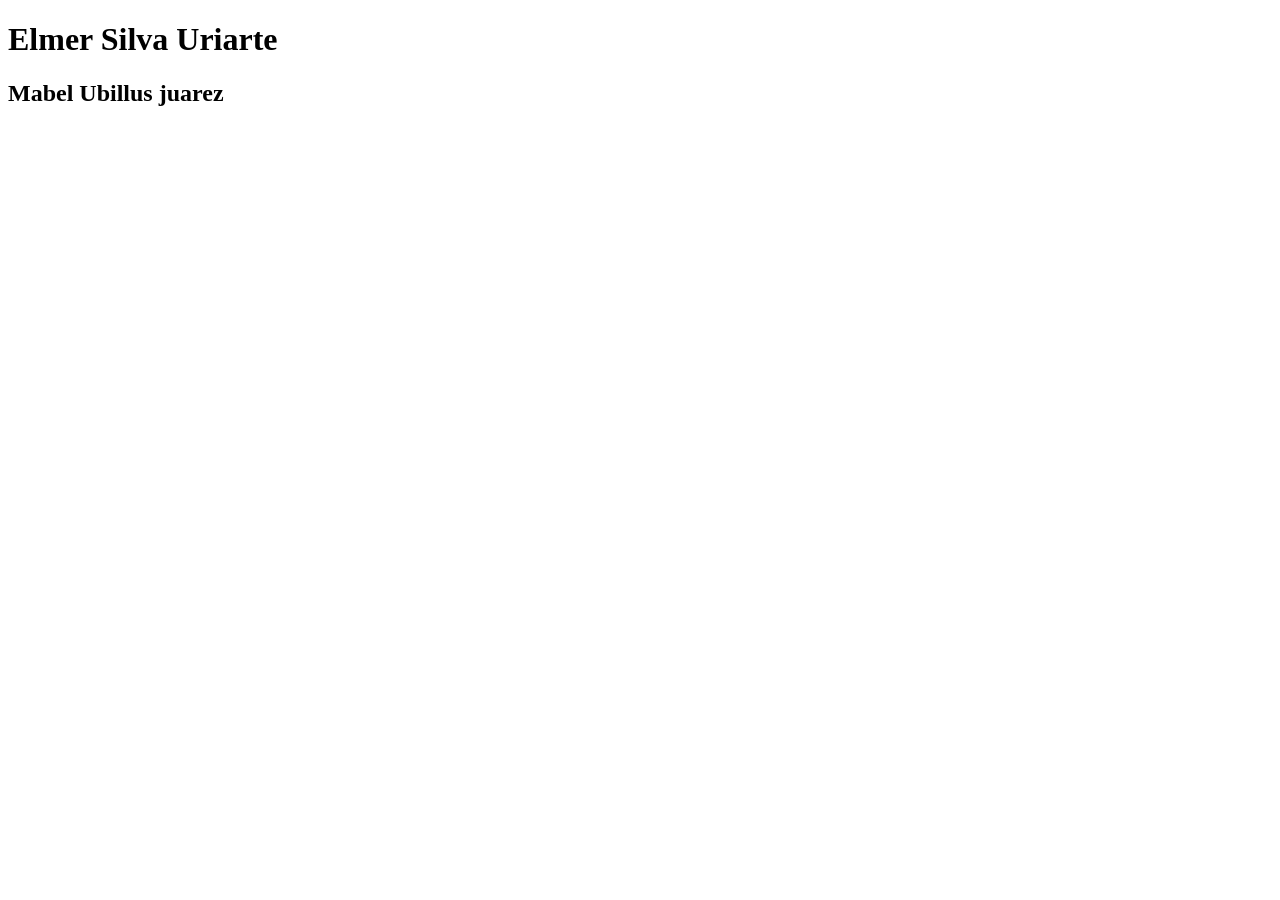
==== index.html @ c3a58a9b "agregamos un parrafo" ====
<!DOCTYPE html>
<html lang="en">
<head>
    <meta charset="UTF-8">
    <meta name="viewport" content="width=device-width, initial-scale=1.0">
    <title>Elmer silva</title>
</head>
<body>
    <h1>Elmer Silva Uriarte</h1>
    <h2>Mabel Ubillus juarez</h2>
</body>
</html>
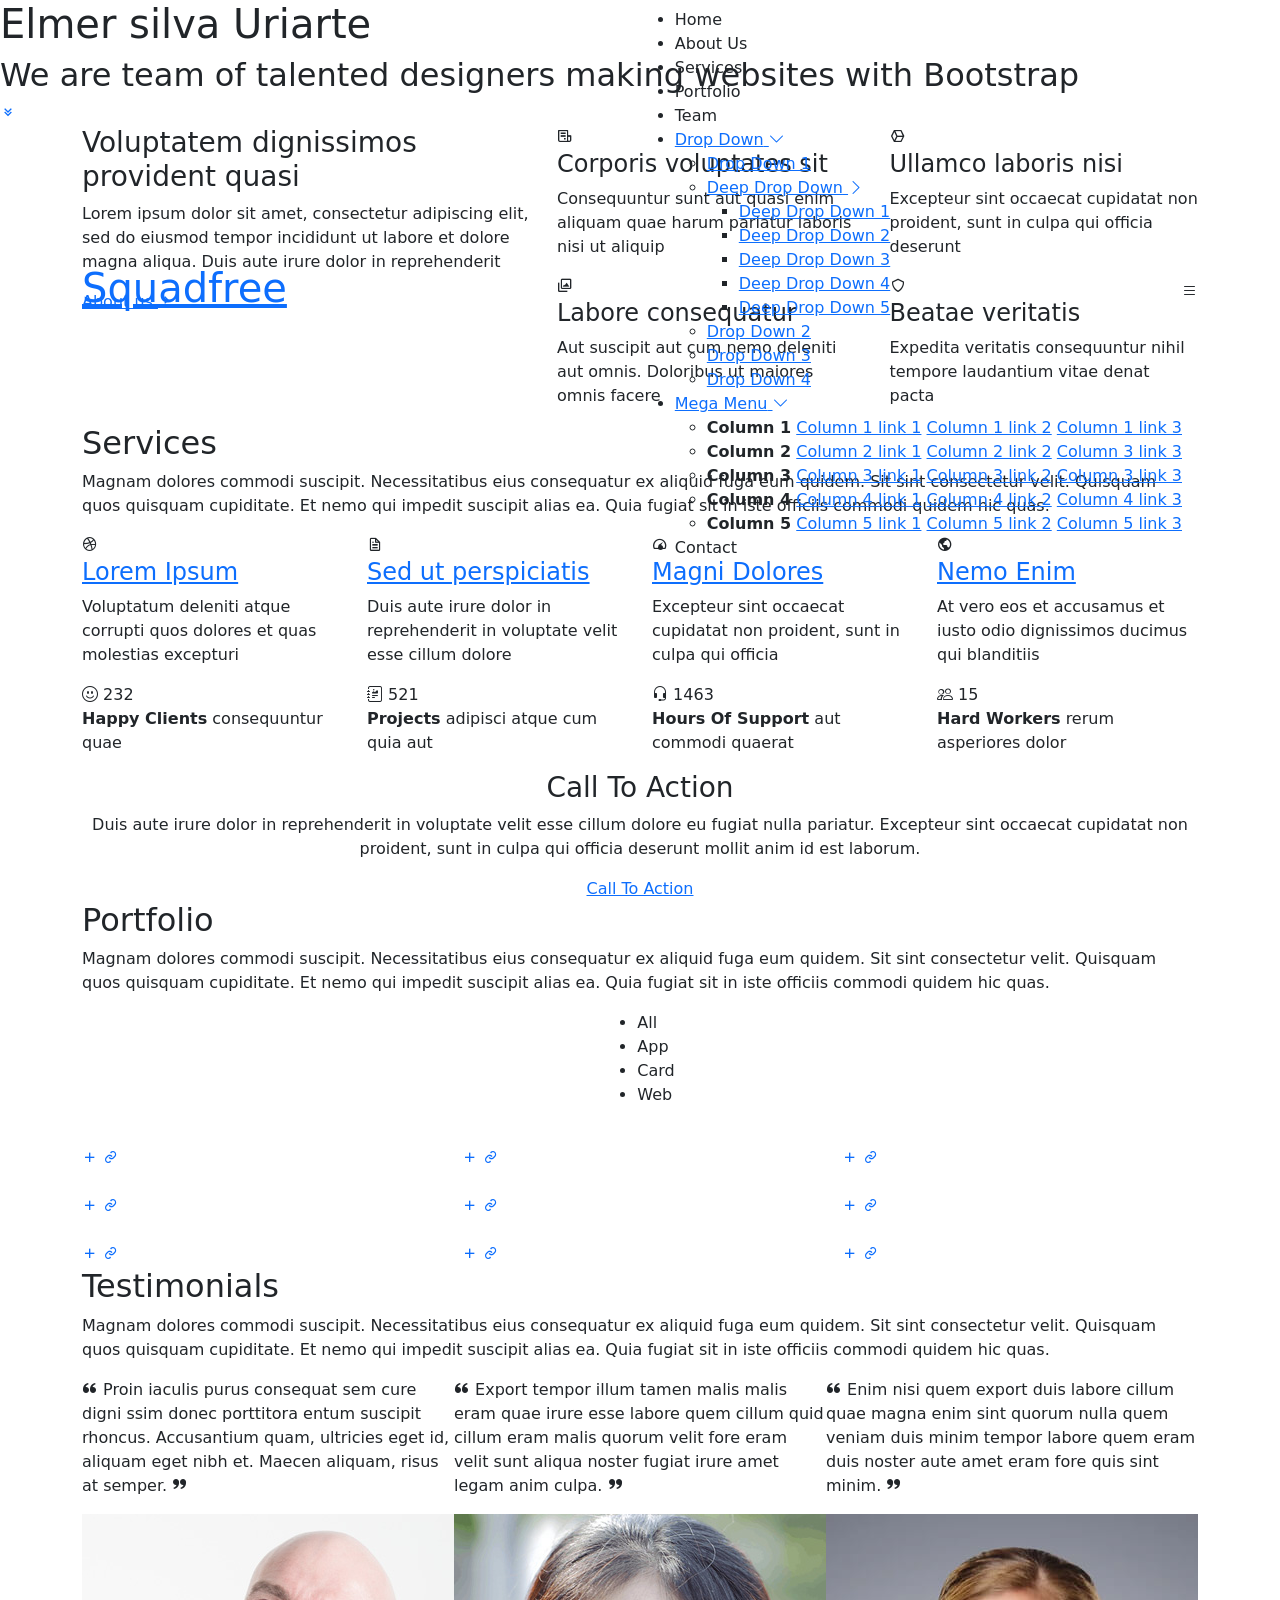
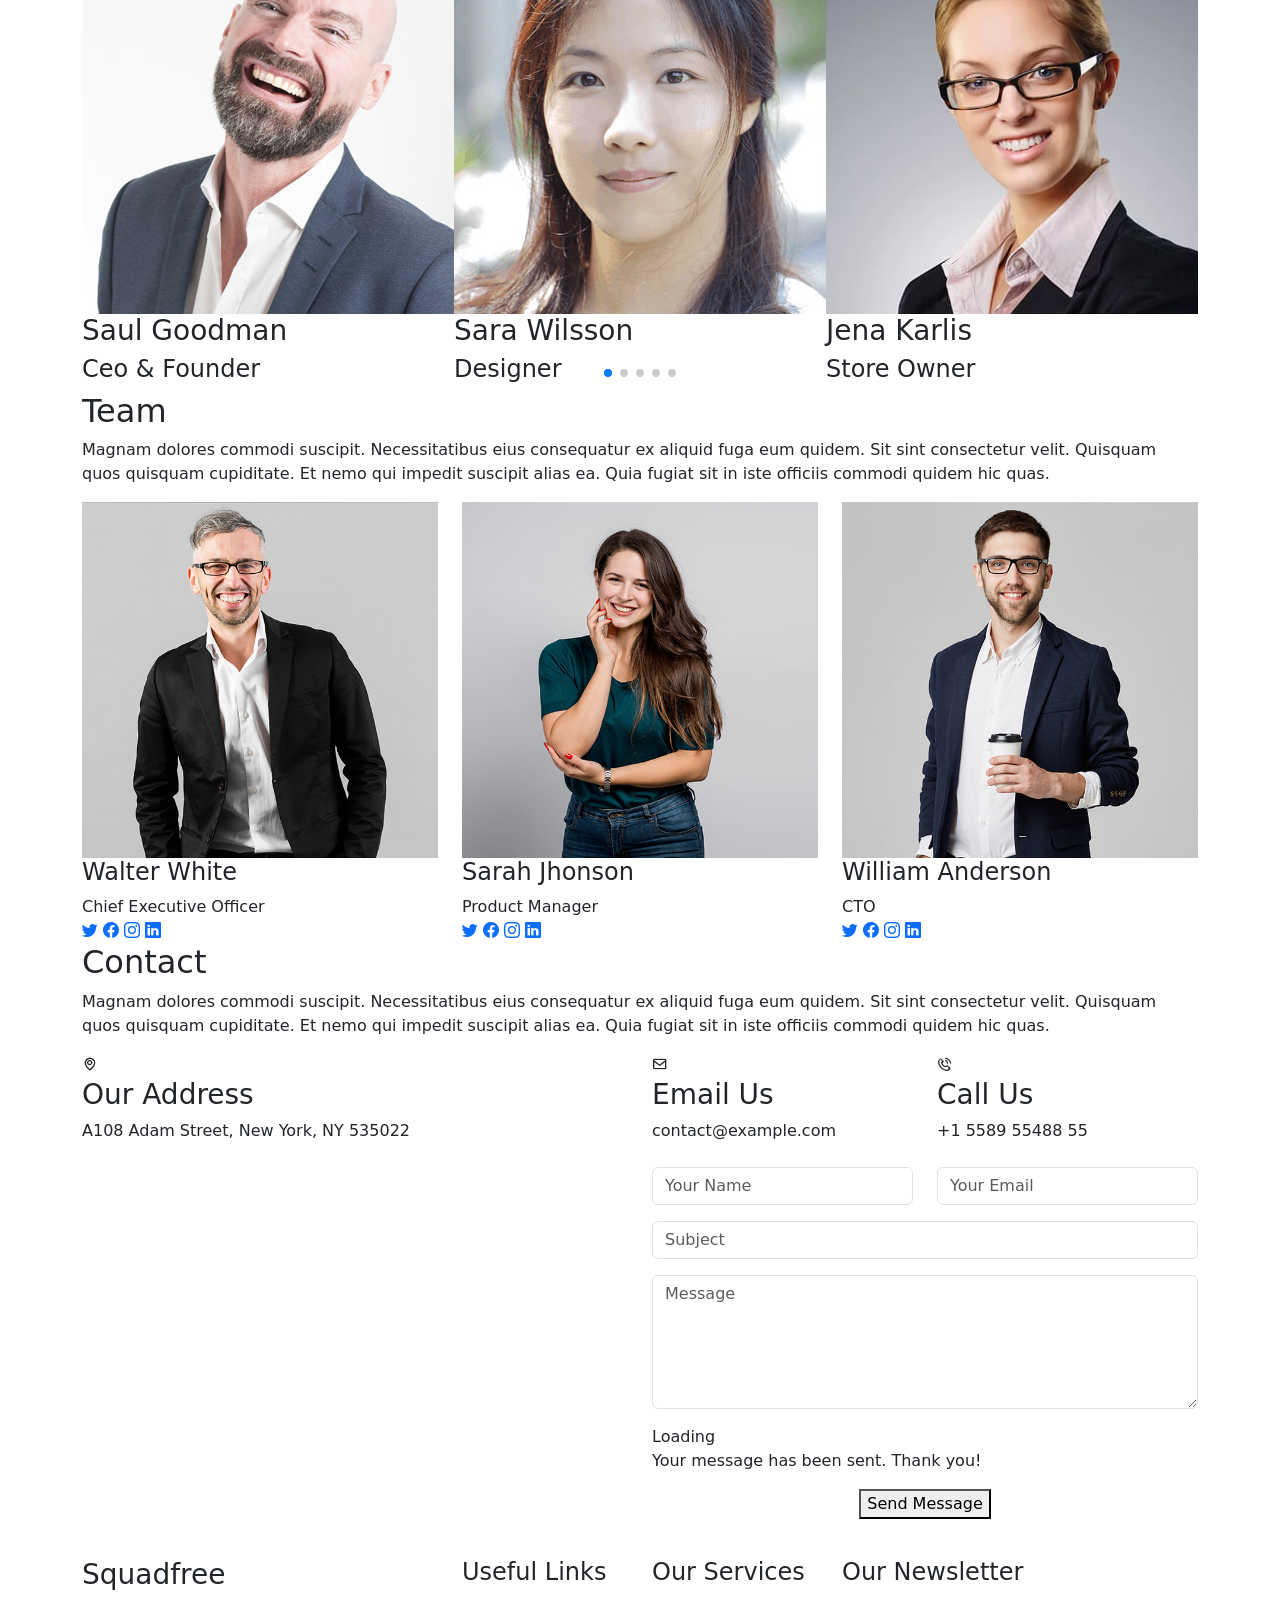
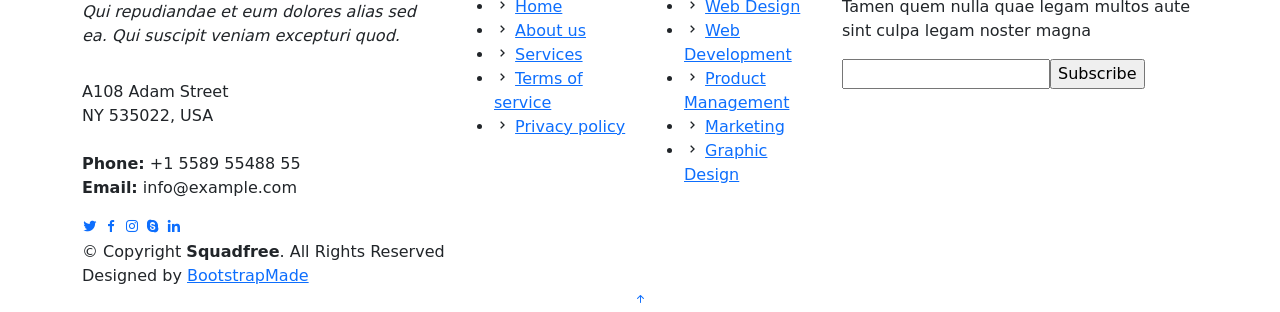
==== commit 0f0b88cf: "proyecto" ====
--- a/index.html
+++ b/index.html
@@ -1,12 +1,706 @@
 <!DOCTYPE html>
 <html lang="en">
+
 <head>
-    <meta charset="UTF-8">
-    <meta name="viewport" content="width=device-width, initial-scale=1.0">
-    <title>Elmer silva</title>
+  <meta charset="utf-8">
+  <meta content="width=device-width, initial-scale=1.0" name="viewport">
+
+  <title>Squadfree Bootstrap Template - Index</title>
+  <meta content="" name="description">
+  <meta content="" name="keywords">
+
+  <!-- Favicons -->
+  <link href="assets/img/favicon.png" rel="icon">
+  <link href="assets/img/apple-touch-icon.png" rel="apple-touch-icon">
+
+  <!-- Google Fonts -->
+  <link href="https://fonts.googleapis.com/css?family=Open+Sans:300,300i,400,400i,600,600i,700,700i|Raleway:300,300i,400,400i,500,500i,600,600i,700,700i|Poppins:300,300i,400,400i,500,500i,600,600i,700,700i" rel="stylesheet">
+
+  <!-- Vendor CSS Files -->
+  <link href="assets/vendor/aos/aos.css" rel="stylesheet">
+  <link href="assets/vendor/bootstrap/css/bootstrap.min.css" rel="stylesheet">
+  <link href="assets/vendor/bootstrap-icons/bootstrap-icons.css" rel="stylesheet">
+  <link href="assets/vendor/boxicons/css/boxicons.min.css" rel="stylesheet">
+  <link href="assets/vendor/glightbox/css/glightbox.min.css" rel="stylesheet">
+  <link href="assets/vendor/swiper/swiper-bundle.min.css" rel="stylesheet">
+
+  <!-- Template Main CSS File -->
+  <link href="assets/css/style.css" rel="stylesheet">
+
+  <!-- =======================================================
+  * Template Name: Squadfree
+  * Template URL: https://bootstrapmade.com/squadfree-free-bootstrap-template-creative/
+  * Updated: Mar 17 2024 with Bootstrap v5.3.3
+  * Author: BootstrapMade.com
+  * License: https://bootstrapmade.com/license/
+  ======================================================== -->
 </head>
+
 <body>
-    <h1>Elmer Silva Uriarte</h1>
-    <h2>Mabel Ubillus juarez</h2>
+
+  <!-- ======= Header ======= -->
+  <header id="header" class="fixed-top header-transparent">
+    <div class="container d-flex align-items-center justify-content-between position-relative">
+
+      <div class="logo">
+        <h1 class="text-light"><a href="index.html"><span>Squadfree</span></a></h1>
+        <!-- Uncomment below if you prefer to use an image logo -->
+        <!-- <a href="index.html"><img src="assets/img/logo.png" alt="" class="img-fluid"></a>-->
+      </div>
+
+      <nav id="navbar" class="navbar">
+        <ul>
+          <li><a class="nav-link scrollto active" href="#hero">Home</a></li>
+          <li><a class="nav-link scrollto" href="#about">About Us</a></li>
+          <li><a class="nav-link scrollto" href="#services">Services</a></li>
+          <li><a class="nav-link scrollto" href="#portfolio">Portfolio</a></li>
+          <li><a class="nav-link scrollto" href="#team">Team</a></li>
+          <li class="dropdown"><a href="#"><span>Drop Down</span> <i class="bi bi-chevron-down"></i></a>
+            <ul>
+              <li><a href="#">Drop Down 1</a></li>
+              <li class="dropdown"><a href="#"><span>Deep Drop Down</span> <i class="bi bi-chevron-right"></i></a>
+                <ul>
+                  <li><a href="#">Deep Drop Down 1</a></li>
+                  <li><a href="#">Deep Drop Down 2</a></li>
+                  <li><a href="#">Deep Drop Down 3</a></li>
+                  <li><a href="#">Deep Drop Down 4</a></li>
+                  <li><a href="#">Deep Drop Down 5</a></li>
+                </ul>
+              </li>
+              <li><a href="#">Drop Down 2</a></li>
+              <li><a href="#">Drop Down 3</a></li>
+              <li><a href="#">Drop Down 4</a></li>
+            </ul>
+          </li>
+          <li class="dropdown megamenu"><a href="#"><span>Mega Menu</span> <i class="bi bi-chevron-down"></i></a>
+            <ul>
+              <li>
+                <strong>Column 1</strong>
+                <a href="#">Column 1 link 1</a>
+                <a href="#">Column 1 link 2</a>
+                <a href="#">Column 1 link 3</a>
+              </li>
+              <li>
+                <strong>Column 2</strong>
+                <a href="#">Column 2 link 1</a>
+                <a href="#">Column 2 link 2</a>
+                <a href="#">Column 3 link 3</a>
+              </li>
+              <li>
+                <strong>Column 3</strong>
+                <a href="#">Column 3 link 1</a>
+                <a href="#">Column 3 link 2</a>
+                <a href="#">Column 3 link 3</a>
+              </li>
+              <li>
+                <strong>Column 4</strong>
+                <a href="#">Column 4 link 1</a>
+                <a href="#">Column 4 link 2</a>
+                <a href="#">Column 4 link 3</a>
+              </li>
+              <li>
+                <strong>Column 5</strong>
+                <a href="#">Column 5 link 1</a>
+                <a href="#">Column 5 link 2</a>
+                <a href="#">Column 5 link 3</a>
+              </li>
+            </ul>
+          </li>
+          <li><a class="nav-link scrollto" href="#contact">Contact</a></li>
+        </ul>
+        <i class="bi bi-list mobile-nav-toggle"></i>
+      </nav><!-- .navbar -->
+
+    </div>
+  </header><!-- End Header -->
+
+  <!-- ======= Hero Section ======= -->
+  <section id="hero">
+    <div class="hero-container" data-aos="fade-up">
+      <h1>Elmer silva Uriarte</h1>
+      <h2>We are team of talented designers making websites with Bootstrap</h2>
+      <a href="#about" class="btn-get-started scrollto"><i class="bx bx-chevrons-down"></i></a>
+    </div>
+  </section><!-- End Hero -->
+
+  <main id="main">
+
+    <!-- ======= About Section ======= -->
+    <section id="about" class="about">
+      <div class="container">
+
+        <div class="row no-gutters">
+          <div class="content col-xl-5 d-flex align-items-stretch" data-aos="fade-up">
+            <div class="content">
+              <h3>Voluptatem dignissimos provident quasi</h3>
+              <p>
+                Lorem ipsum dolor sit amet, consectetur adipiscing elit, sed do eiusmod tempor incididunt ut labore et dolore magna aliqua. Duis aute irure dolor in reprehenderit
+              </p>
+              <a href="#" class="about-btn">About us <i class="bx bx-chevron-right"></i></a>
+            </div>
+          </div>
+          <div class="col-xl-7 d-flex align-items-stretch">
+            <div class="icon-boxes d-flex flex-column justify-content-center">
+              <div class="row">
+                <div class="col-md-6 icon-box" data-aos="fade-up" data-aos-delay="100">
+                  <i class="bx bx-receipt"></i>
+                  <h4>Corporis voluptates sit</h4>
+                  <p>Consequuntur sunt aut quasi enim aliquam quae harum pariatur laboris nisi ut aliquip</p>
+                </div>
+                <div class="col-md-6 icon-box" data-aos="fade-up" data-aos-delay="200">
+                  <i class="bx bx-cube-alt"></i>
+                  <h4>Ullamco laboris nisi</h4>
+                  <p>Excepteur sint occaecat cupidatat non proident, sunt in culpa qui officia deserunt</p>
+                </div>
+                <div class="col-md-6 icon-box" data-aos="fade-up" data-aos-delay="300">
+                  <i class="bx bx-images"></i>
+                  <h4>Labore consequatur</h4>
+                  <p>Aut suscipit aut cum nemo deleniti aut omnis. Doloribus ut maiores omnis facere</p>
+                </div>
+                <div class="col-md-6 icon-box" data-aos="fade-up" data-aos-delay="400">
+                  <i class="bx bx-shield"></i>
+                  <h4>Beatae veritatis</h4>
+                  <p>Expedita veritatis consequuntur nihil tempore laudantium vitae denat pacta</p>
+                </div>
+              </div>
+            </div><!-- End .content-->
+          </div>
+        </div>
+
+      </div>
+    </section><!-- End About Section -->
+
+    <!-- ======= Services Section ======= -->
+    <section id="services" class="services">
+      <div class="container">
+
+        <div class="section-title" data-aos="fade-in" data-aos-delay="100">
+          <h2>Services</h2>
+          <p>Magnam dolores commodi suscipit. Necessitatibus eius consequatur ex aliquid fuga eum quidem. Sit sint consectetur velit. Quisquam quos quisquam cupiditate. Et nemo qui impedit suscipit alias ea. Quia fugiat sit in iste officiis commodi quidem hic quas.</p>
+        </div>
+
+        <div class="row">
+          <div class="col-md-6 col-lg-3 d-flex align-items-stretch mb-5 mb-lg-0">
+            <div class="icon-box" data-aos="fade-up">
+              <div class="icon"><i class="bx bxl-dribbble"></i></div>
+              <h4 class="title"><a href="">Lorem Ipsum</a></h4>
+              <p class="description">Voluptatum deleniti atque corrupti quos dolores et quas molestias excepturi</p>
+            </div>
+          </div>
+
+          <div class="col-md-6 col-lg-3 d-flex align-items-stretch mb-5 mb-lg-0">
+            <div class="icon-box" data-aos="fade-up" data-aos-delay="100">
+              <div class="icon"><i class="bx bx-file"></i></div>
+              <h4 class="title"><a href="">Sed ut perspiciatis</a></h4>
+              <p class="description">Duis aute irure dolor in reprehenderit in voluptate velit esse cillum dolore</p>
+            </div>
+          </div>
+
+          <div class="col-md-6 col-lg-3 d-flex align-items-stretch mb-5 mb-lg-0">
+            <div class="icon-box" data-aos="fade-up" data-aos-delay="200">
+              <div class="icon"><i class="bx bx-tachometer"></i></div>
+              <h4 class="title"><a href="">Magni Dolores</a></h4>
+              <p class="description">Excepteur sint occaecat cupidatat non proident, sunt in culpa qui officia</p>
+            </div>
+          </div>
+
+          <div class="col-md-6 col-lg-3 d-flex align-items-stretch mb-5 mb-lg-0">
+            <div class="icon-box" data-aos="fade-up" data-aos-delay="300">
+              <div class="icon"><i class="bx bx-world"></i></div>
+              <h4 class="title"><a href="">Nemo Enim</a></h4>
+              <p class="description">At vero eos et accusamus et iusto odio dignissimos ducimus qui blanditiis</p>
+            </div>
+          </div>
+
+        </div>
+
+      </div>
+    </section><!-- End Services Section -->
+
+    <!-- ======= Counts Section ======= -->
+    <section id="counts" class="counts  section-bg">
+      <div class="container">
+
+        <div class="row no-gutters">
+
+          <div class="col-lg-3 col-md-6 d-md-flex align-items-md-stretch">
+            <div class="count-box">
+              <i class="bi bi-emoji-smile"></i>
+              <span data-purecounter-start="0" data-purecounter-end="232" data-purecounter-duration="1" class="purecounter"></span>
+              <p><strong>Happy Clients</strong> consequuntur quae</p>
+            </div>
+          </div>
+
+          <div class="col-lg-3 col-md-6 d-md-flex align-items-md-stretch">
+            <div class="count-box">
+              <i class="bi bi-journal-richtext"></i>
+              <span data-purecounter-start="0" data-purecounter-end="521" data-purecounter-duration="1" class="purecounter"></span>
+              <p><strong>Projects</strong> adipisci atque cum quia aut</p>
+            </div>
+          </div>
+
+          <div class="col-lg-3 col-md-6 d-md-flex align-items-md-stretch">
+            <div class="count-box">
+              <i class="bi bi-headset"></i>
+              <span data-purecounter-start="0" data-purecounter-end="1463" data-purecounter-duration="1" class="purecounter"></span>
+              <p><strong>Hours Of Support</strong> aut commodi quaerat</p>
+            </div>
+          </div>
+
+          <div class="col-lg-3 col-md-6 d-md-flex align-items-md-stretch">
+            <div class="count-box">
+              <i class="bi bi-people"></i>
+              <span data-purecounter-start="0" data-purecounter-end="15" data-purecounter-duration="1" class="purecounter"></span>
+              <p><strong>Hard Workers</strong> rerum asperiores dolor</p>
+            </div>
+          </div>
+
+        </div>
+
+      </div>
+    </section><!-- End Counts Section -->
+
+    <!-- ======= Cta Section ======= -->
+    <section id="cta" class="cta">
+      <div class="container" data-aos="zoom-in">
+
+        <div class="text-center">
+          <h3>Call To Action</h3>
+          <p> Duis aute irure dolor in reprehenderit in voluptate velit esse cillum dolore eu fugiat nulla pariatur. Excepteur sint occaecat cupidatat non proident, sunt in culpa qui officia deserunt mollit anim id est laborum.</p>
+          <a class="cta-btn" href="#">Call To Action</a>
+        </div>
+
+      </div>
+    </section><!-- End Cta Section -->
+
+    <!-- ======= Portfolio Section ======= -->
+    <section id="portfolio" class="portfolio">
+      <div class="container">
+
+        <div class="section-title" data-aos="fade-in" data-aos-delay="100">
+          <h2>Portfolio</h2>
+          <p>Magnam dolores commodi suscipit. Necessitatibus eius consequatur ex aliquid fuga eum quidem. Sit sint consectetur velit. Quisquam quos quisquam cupiditate. Et nemo qui impedit suscipit alias ea. Quia fugiat sit in iste officiis commodi quidem hic quas.</p>
+        </div>
+
+        <div class="row" data-aos="fade-in">
+          <div class="col-lg-12 d-flex justify-content-center">
+            <ul id="portfolio-flters">
+              <li data-filter="*" class="filter-active">All</li>
+              <li data-filter=".filter-app">App</li>
+              <li data-filter=".filter-card">Card</li>
+              <li data-filter=".filter-web">Web</li>
+            </ul>
+          </div>
+        </div>
+
+        <div class="row portfolio-container" data-aos="fade-up">
+
+          <div class="col-lg-4 col-md-6 portfolio-item filter-app">
+            <div class="portfolio-wrap">
+              <img src="assets/img/portfolio/portfolio-1.jpg" class="img-fluid" alt="">
+              <div class="portfolio-links">
+                <a href="assets/img/portfolio/portfolio-1.jpg" data-gallery="portfolioGallery" class="portfolio-lightbox" title="App 1"><i class="bx bx-plus"></i></a>
+                <a href="portfolio-details.html" title="More Details"><i class="bx bx-link"></i></a>
+              </div>
+            </div>
+          </div>
+
+          <div class="col-lg-4 col-md-6 portfolio-item filter-web">
+            <div class="portfolio-wrap">
+              <img src="assets/img/portfolio/portfolio-2.jpg" class="img-fluid" alt="">
+              <div class="portfolio-links">
+                <a href="assets/img/portfolio/portfolio-2.jpg" data-gallery="portfolioGallery" class="portfolio-lightbox" title="Web 3"><i class="bx bx-plus"></i></a>
+                <a href="portfolio-details.html" title="More Details"><i class="bx bx-link"></i></a>
+              </div>
+            </div>
+          </div>
+
+          <div class="col-lg-4 col-md-6 portfolio-item filter-app">
+            <div class="portfolio-wrap">
+              <img src="assets/img/portfolio/portfolio-3.jpg" class="img-fluid" alt="">
+              <div class="portfolio-links">
+                <a href="assets/img/portfolio/portfolio-3.jpg" data-gallery="portfolioGallery" class="portfolio-lightbox" title="App 2"><i class="bx bx-plus"></i></a>
+                <a href="portfolio-details.html" title="More Details"><i class="bx bx-link"></i></a>
+              </div>
+            </div>
+          </div>
+
+          <div class="col-lg-4 col-md-6 portfolio-item filter-card">
+            <div class="portfolio-wrap">
+              <img src="assets/img/portfolio/portfolio-4.jpg" class="img-fluid" alt="">
+              <div class="portfolio-links">
+                <a href="assets/img/portfolio/portfolio-4.jpg" data-gallery="portfolioGallery" class="portfolio-lightbox" title="Card 2"><i class="bx bx-plus"></i></a>
+                <a href="portfolio-details.html" title="More Details"><i class="bx bx-link"></i></a>
+              </div>
+            </div>
+          </div>
+
+          <div class="col-lg-4 col-md-6 portfolio-item filter-web">
+            <div class="portfolio-wrap">
+              <img src="assets/img/portfolio/portfolio-5.jpg" class="img-fluid" alt="">
+              <div class="portfolio-links">
+                <a href="assets/img/portfolio/portfolio-5.jpg" data-gallery="portfolioGallery" class="portfolio-lightbox" title="Web 2"><i class="bx bx-plus"></i></a>
+                <a href="portfolio-details.html" title="More Details"><i class="bx bx-link"></i></a>
+              </div>
+            </div>
+          </div>
+
+          <div class="col-lg-4 col-md-6 portfolio-item filter-app">
+            <div class="portfolio-wrap">
+              <img src="assets/img/portfolio/portfolio-6.jpg" class="img-fluid" alt="">
+              <div class="portfolio-links">
+                <a href="assets/img/portfolio/portfolio-6.jpg" data-gallery="portfolioGallery" class="portfolio-lightbox" title="App 3"><i class="bx bx-plus"></i></a>
+                <a href="portfolio-details.html" title="More Details"><i class="bx bx-link"></i></a>
+              </div>
+            </div>
+          </div>
+
+          <div class="col-lg-4 col-md-6 portfolio-item filter-card">
+            <div class="portfolio-wrap">
+              <img src="assets/img/portfolio/portfolio-7.jpg" class="img-fluid" alt="">
+              <div class="portfolio-links">
+                <a href="assets/img/portfolio/portfolio-7.jpg" data-gallery="portfolioGallery" class="portfolio-lightbox" title="Card 1"><i class="bx bx-plus"></i></a>
+                <a href="portfolio-details.html" title="More Details"><i class="bx bx-link"></i></a>
+              </div>
+            </div>
+          </div>
+
+          <div class="col-lg-4 col-md-6 portfolio-item filter-card">
+            <div class="portfolio-wrap">
+              <img src="assets/img/portfolio/portfolio-8.jpg" class="img-fluid" alt="">
+              <div class="portfolio-links">
+                <a href="assets/img/portfolio/portfolio-8.jpg" data-gallery="portfolioGallery" class="portfolio-lightbox" title="Card 3"><i class="bx bx-plus"></i></a>
+                <a href="portfolio-details.html" title="More Details"><i class="bx bx-link"></i></a>
+              </div>
+            </div>
+          </div>
+
+          <div class="col-lg-4 col-md-6 portfolio-item filter-web">
+            <div class="portfolio-wrap">
+              <img src="assets/img/portfolio/portfolio-9.jpg" class="img-fluid" alt="">
+              <div class="portfolio-links">
+                <a href="assets/img/portfolio/portfolio-9.jpg" data-gallery="portfolioGallery" class="portfolio-lightbox" title="Web 3"><i class="bx bx-plus"></i></a>
+                <a href="portfolio-details.html" title="More Details"><i class="bx bx-link"></i></a>
+              </div>
+            </div>
+          </div>
+
+        </div>
+
+      </div>
+    </section><!-- End Portfolio Section -->
+
+    <!-- ======= Testimonials Section ======= -->
+    <section id="testimonials" class="testimonials section-bg">
+      <div class="container">
+
+        <div class="section-title" data-aos="fade-in" data-aos-delay="100">
+          <h2>Testimonials</h2>
+          <p>Magnam dolores commodi suscipit. Necessitatibus eius consequatur ex aliquid fuga eum quidem. Sit sint consectetur velit. Quisquam quos quisquam cupiditate. Et nemo qui impedit suscipit alias ea. Quia fugiat sit in iste officiis commodi quidem hic quas.</p>
+        </div>
+
+        <div class="testimonials-slider swiper" data-aos="fade-up" data-aos-delay="100">
+          <div class="swiper-wrapper">
+
+            <div class="swiper-slide">
+              <div class="testimonial-item">
+                <p>
+                  <i class="bx bxs-quote-alt-left quote-icon-left"></i>
+                  Proin iaculis purus consequat sem cure digni ssim donec porttitora entum suscipit rhoncus. Accusantium quam, ultricies eget id, aliquam eget nibh et. Maecen aliquam, risus at semper.
+                  <i class="bx bxs-quote-alt-right quote-icon-right"></i>
+                </p>
+                <img src="assets/img/testimonials/testimonials-1.jpg" class="testimonial-img" alt="">
+                <h3>Saul Goodman</h3>
+                <h4>Ceo &amp; Founder</h4>
+              </div>
+            </div><!-- End testimonial item -->
+
+            <div class="swiper-slide">
+              <div class="testimonial-item">
+                <p>
+                  <i class="bx bxs-quote-alt-left quote-icon-left"></i>
+                  Export tempor illum tamen malis malis eram quae irure esse labore quem cillum quid cillum eram malis quorum velit fore eram velit sunt aliqua noster fugiat irure amet legam anim culpa.
+                  <i class="bx bxs-quote-alt-right quote-icon-right"></i>
+                </p>
+                <img src="assets/img/testimonials/testimonials-2.jpg" class="testimonial-img" alt="">
+                <h3>Sara Wilsson</h3>
+                <h4>Designer</h4>
+              </div>
+            </div><!-- End testimonial item -->
+
+            <div class="swiper-slide">
+              <div class="testimonial-item">
+                <p>
+                  <i class="bx bxs-quote-alt-left quote-icon-left"></i>
+                  Enim nisi quem export duis labore cillum quae magna enim sint quorum nulla quem veniam duis minim tempor labore quem eram duis noster aute amet eram fore quis sint minim.
+                  <i class="bx bxs-quote-alt-right quote-icon-right"></i>
+                </p>
+                <img src="assets/img/testimonials/testimonials-3.jpg" class="testimonial-img" alt="">
+                <h3>Jena Karlis</h3>
+                <h4>Store Owner</h4>
+              </div>
+            </div><!-- End testimonial item -->
+
+            <div class="swiper-slide">
+              <div class="testimonial-item">
+                <p>
+                  <i class="bx bxs-quote-alt-left quote-icon-left"></i>
+                  Fugiat enim eram quae cillum dolore dolor amet nulla culpa multos export minim fugiat minim velit minim dolor enim duis veniam ipsum anim magna sunt elit fore quem dolore labore illum veniam.
+                  <i class="bx bxs-quote-alt-right quote-icon-right"></i>
+                </p>
+                <img src="assets/img/testimonials/testimonials-4.jpg" class="testimonial-img" alt="">
+                <h3>Matt Brandon</h3>
+                <h4>Freelancer</h4>
+              </div>
+            </div><!-- End testimonial item -->
+
+            <div class="swiper-slide">
+              <div class="testimonial-item">
+                <p>
+                  <i class="bx bxs-quote-alt-left quote-icon-left"></i>
+                  Quis quorum aliqua sint quem legam fore sunt eram irure aliqua veniam tempor noster veniam enim culpa labore duis sunt culpa nulla illum cillum fugiat legam esse veniam culpa fore nisi cillum quid.
+                  <i class="bx bxs-quote-alt-right quote-icon-right"></i>
+                </p>
+                <img src="assets/img/testimonials/testimonials-5.jpg" class="testimonial-img" alt="">
+                <h3>John Larson</h3>
+                <h4>Entrepreneur</h4>
+              </div>
+            </div><!-- End testimonial item -->
+
+          </div>
+          <div class="swiper-pagination"></div>
+        </div>
+
+      </div>
+    </section><!-- End Testimonials Section -->
+
+    <!-- ======= Team Section ======= -->
+    <section id="team" class="team">
+      <div class="container">
+
+        <div class="section-title" data-aos="fade-in" data-aos-delay="100">
+          <h2>Team</h2>
+          <p>Magnam dolores commodi suscipit. Necessitatibus eius consequatur ex aliquid fuga eum quidem. Sit sint consectetur velit. Quisquam quos quisquam cupiditate. Et nemo qui impedit suscipit alias ea. Quia fugiat sit in iste officiis commodi quidem hic quas.</p>
+        </div>
+
+        <div class="row">
+
+          <div class="col-lg-4 col-md-6">
+            <div class="member" data-aos="fade-up">
+              <div class="pic"><img src="assets/img/team/team-1.jpg" class="img-fluid" alt=""></div>
+              <div class="member-info">
+                <h4>Walter White</h4>
+                <span>Chief Executive Officer</span>
+                <div class="social">
+                  <a href=""><i class="bi bi-twitter"></i></a>
+                  <a href=""><i class="bi bi-facebook"></i></a>
+                  <a href=""><i class="bi bi-instagram"></i></a>
+                  <a href=""><i class="bi bi-linkedin"></i></a>
+                </div>
+              </div>
+            </div>
+          </div>
+
+          <div class="col-lg-4 col-md-6">
+            <div class="member" data-aos="fade-up" data-aos-delay="150">
+              <div class="pic"><img src="assets/img/team/team-2.jpg" class="img-fluid" alt=""></div>
+              <div class="member-info">
+                <h4>Sarah Jhonson</h4>
+                <span>Product Manager</span>
+                <div class="social">
+                  <a href=""><i class="bi bi-twitter"></i></a>
+                  <a href=""><i class="bi bi-facebook"></i></a>
+                  <a href=""><i class="bi bi-instagram"></i></a>
+                  <a href=""><i class="bi bi-linkedin"></i></a>
+                </div>
+              </div>
+            </div>
+          </div>
+
+          <div class="col-lg-4 col-md-6">
+            <div class="member" data-aos="fade-up" data-aos-delay="300">
+              <div class="pic"><img src="assets/img/team/team-3.jpg" class="img-fluid" alt=""></div>
+              <div class="member-info">
+                <h4>William Anderson</h4>
+                <span>CTO</span>
+                <div class="social">
+                  <a href=""><i class="bi bi-twitter"></i></a>
+                  <a href=""><i class="bi bi-facebook"></i></a>
+                  <a href=""><i class="bi bi-instagram"></i></a>
+                  <a href=""><i class="bi bi-linkedin"></i></a>
+                </div>
+              </div>
+            </div>
+          </div>
+
+        </div>
+
+      </div>
+    </section><!-- End Team Section -->
+
+    <!-- ======= Contact Section ======= -->
+    <section id="contact" class="contact section-bg">
+      <div class="container" data-aos="fade-up">
+
+        <div class="section-title">
+          <h2>Contact</h2>
+          <p>Magnam dolores commodi suscipit. Necessitatibus eius consequatur ex aliquid fuga eum quidem. Sit sint consectetur velit. Quisquam quos quisquam cupiditate. Et nemo qui impedit suscipit alias ea. Quia fugiat sit in iste officiis commodi quidem hic quas.</p>
+        </div>
+
+        <div class="row">
+          <div class="col-lg-6">
+            <div class="info-box mb-4">
+              <i class="bx bx-map"></i>
+              <h3>Our Address</h3>
+              <p>A108 Adam Street, New York, NY 535022</p>
+            </div>
+          </div>
+
+          <div class="col-lg-3 col-md-6">
+            <div class="info-box  mb-4">
+              <i class="bx bx-envelope"></i>
+              <h3>Email Us</h3>
+              <p>contact@example.com</p>
+            </div>
+          </div>
+
+          <div class="col-lg-3 col-md-6">
+            <div class="info-box  mb-4">
+              <i class="bx bx-phone-call"></i>
+              <h3>Call Us</h3>
+              <p>+1 5589 55488 55</p>
+            </div>
+          </div>
+
+        </div>
+
+        <div class="row">
+
+          <div class="col-lg-6 ">
+            <iframe class="mb-4 mb-lg-0" src="https://www.google.com/maps/embed?pb=!1m14!1m8!1m3!1d12097.433213460943!2d-74.0062269!3d40.7101282!3m2!1i1024!2i768!4f13.1!3m3!1m2!1s0x0%3A0xb89d1fe6bc499443!2sDowntown+Conference+Center!5e0!3m2!1smk!2sbg!4v1539943755621" frameborder="0" style="border:0; width: 100%; height: 384px;" allowfullscreen></iframe>
+          </div>
+
+          <div class="col-lg-6">
+            <form action="forms/contact.php" method="post" role="form" class="php-email-form">
+              <div class="row">
+                <div class="col-md-6 form-group">
+                  <input type="text" name="name" class="form-control" id="name" placeholder="Your Name" required>
+                </div>
+                <div class="col-md-6 form-group mt-3 mt-md-0">
+                  <input type="email" class="form-control" name="email" id="email" placeholder="Your Email" required>
+                </div>
+              </div>
+              <div class="form-group mt-3">
+                <input type="text" class="form-control" name="subject" id="subject" placeholder="Subject" required>
+              </div>
+              <div class="form-group mt-3">
+                <textarea class="form-control" name="message" rows="5" placeholder="Message" required></textarea>
+              </div>
+              <div class="my-3">
+                <div class="loading">Loading</div>
+                <div class="error-message"></div>
+                <div class="sent-message">Your message has been sent. Thank you!</div>
+              </div>
+              <div class="text-center"><button type="submit">Send Message</button></div>
+            </form>
+          </div>
+
+        </div>
+
+      </div>
+    </section><!-- End Contact Section -->
+
+  </main><!-- End #main -->
+
+  <!-- ======= Footer ======= -->
+  <footer id="footer">
+    <div class="footer-top">
+      <div class="container">
+        <div class="row">
+
+          <div class="col-lg-4 col-md-6">
+            <div class="footer-info">
+              <h3>Squadfree</h3>
+              <p class="pb-3"><em>Qui repudiandae et eum dolores alias sed ea. Qui suscipit veniam excepturi quod.</em></p>
+              <p>
+                A108 Adam Street <br>
+                NY 535022, USA<br><br>
+                <strong>Phone:</strong> +1 5589 55488 55<br>
+                <strong>Email:</strong> info@example.com<br>
+              </p>
+              <div class="social-links mt-3">
+                <a href="#" class="twitter"><i class="bx bxl-twitter"></i></a>
+                <a href="#" class="facebook"><i class="bx bxl-facebook"></i></a>
+                <a href="#" class="instagram"><i class="bx bxl-instagram"></i></a>
+                <a href="#" class="google-plus"><i class="bx bxl-skype"></i></a>
+                <a href="#" class="linkedin"><i class="bx bxl-linkedin"></i></a>
+              </div>
+            </div>
+          </div>
+
+          <div class="col-lg-2 col-md-6 footer-links">
+            <h4>Useful Links</h4>
+            <ul>
+              <li><i class="bx bx-chevron-right"></i> <a href="#">Home</a></li>
+              <li><i class="bx bx-chevron-right"></i> <a href="#">About us</a></li>
+              <li><i class="bx bx-chevron-right"></i> <a href="#">Services</a></li>
+              <li><i class="bx bx-chevron-right"></i> <a href="#">Terms of service</a></li>
+              <li><i class="bx bx-chevron-right"></i> <a href="#">Privacy policy</a></li>
+            </ul>
+          </div>
+
+          <div class="col-lg-2 col-md-6 footer-links">
+            <h4>Our Services</h4>
+            <ul>
+              <li><i class="bx bx-chevron-right"></i> <a href="#">Web Design</a></li>
+              <li><i class="bx bx-chevron-right"></i> <a href="#">Web Development</a></li>
+              <li><i class="bx bx-chevron-right"></i> <a href="#">Product Management</a></li>
+              <li><i class="bx bx-chevron-right"></i> <a href="#">Marketing</a></li>
+              <li><i class="bx bx-chevron-right"></i> <a href="#">Graphic Design</a></li>
+            </ul>
+          </div>
+
+          <div class="col-lg-4 col-md-6 footer-newsletter">
+            <h4>Our Newsletter</h4>
+            <p>Tamen quem nulla quae legam multos aute sint culpa legam noster magna</p>
+            <form action="" method="post">
+              <input type="email" name="email"><input type="submit" value="Subscribe">
+            </form>
+
+          </div>
+
+        </div>
+      </div>
+    </div>
+
+    <div class="container">
+      <div class="copyright">
+        &copy; Copyright <strong><span>Squadfree</span></strong>. All Rights Reserved
+      </div>
+      <div class="credits">
+        <!-- All the links in the footer should remain intact. -->
+        <!-- You can delete the links only if you purchased the pro version. -->
+        <!-- Licensing information: https://bootstrapmade.com/license/ -->
+        <!-- Purchase the pro version with working PHP/AJAX contact form: https://bootstrapmade.com/squadfree-free-bootstrap-template-creative/ -->
+        Designed by <a href="https://bootstrapmade.com/">BootstrapMade</a>
+      </div>
+    </div>
+  </footer><!-- End Footer -->
+
+  <a href="#" class="back-to-top d-flex align-items-center justify-content-center"><i class="bi bi-arrow-up-short"></i></a>
+
+  <!-- Vendor JS Files -->
+  <script src="assets/vendor/purecounter/purecounter_vanilla.js"></script>
+  <script src="assets/vendor/aos/aos.js"></script>
+  <script src="assets/vendor/bootstrap/js/bootstrap.bundle.min.js"></script>
+  <script src="assets/vendor/glightbox/js/glightbox.min.js"></script>
+  <script src="assets/vendor/isotope-layout/isotope.pkgd.min.js"></script>
+  <script src="assets/vendor/swiper/swiper-bundle.min.js"></script>
+  <script src="assets/vendor/php-email-form/validate.js"></script>
+
+  <!-- Template Main JS File -->
+  <script src="assets/js/main.js"></script>
+
 </body>
+
 </html>
--- a/assets/css/style.css
+++ b/assets/css/style.css
@@ -0,0 +1,1462 @@
+/**
+* Template Name: Squadfree
+* Template URL: https://bootstrapmade.com/squadfree-free-bootstrap-template-creative/
+* Updated: Mar 17 2024 with Bootstrap v5.3.3
+* Author: BootstrapMade.com
+* License: https://bootstrapmade.com/license/
+*/
+
+/*--------------------------------------------------------------
+# General
+--------------------------------------------------------------*/
+body {
+  font-family: "Open Sans", sans-serif;
+  color: #444444;
+}
+
+a {
+  text-decoration: none;
+  color: #67b0d1;
+}
+
+a:hover {
+  color: #8ec4dd;
+  text-decoration: none;
+}
+
+h1,
+h2,
+h3,
+h4,
+h5,
+h6 {
+  font-family: "Raleway", sans-serif;
+}
+
+#main {
+  margin-top: 90px;
+}
+
+/*--------------------------------------------------------------
+# Back to top button
+--------------------------------------------------------------*/
+.back-to-top {
+  position: fixed;
+  visibility: hidden;
+  opacity: 0;
+  right: 15px;
+  bottom: 15px;
+  z-index: 998;
+  background: #67b0d1;
+  width: 40px;
+  height: 40px;
+  border-radius: 50px;
+  transition: all 0.4s;
+}
+
+.back-to-top i {
+  font-size: 24px;
+  color: #fff;
+  line-height: 0;
+}
+
+.back-to-top:hover {
+  background: #86c0da;
+  color: #fff;
+}
+
+.back-to-top.active {
+  visibility: visible;
+  opacity: 1;
+}
+
+/*--------------------------------------------------------------
+# Disable aos animation delay on mobile devices
+--------------------------------------------------------------*/
+@media screen and (max-width: 768px) {
+  [data-aos-delay] {
+    transition-delay: 0 !important;
+  }
+}
+
+/*--------------------------------------------------------------
+# Header
+--------------------------------------------------------------*/
+#header {
+  transition: all 0.5s;
+  z-index: 997;
+  transition: all 0.5s;
+  padding: 24px 0;
+  background: rgba(103, 176, 209, 0.8);
+}
+
+#header.header-transparent {
+  background: transparent;
+}
+
+#header.header-scrolled {
+  background: rgba(55, 142, 181, 0.9);
+  padding: 12px;
+}
+
+#header .logo h1 {
+  font-size: 24px;
+  margin: 0;
+  line-height: 1;
+  font-weight: 700;
+  letter-spacing: 1px;
+  font-family: "Poppins", sans-serif;
+  text-transform: uppercase;
+}
+
+#header .logo h1 a,
+#header .logo h1 a:hover {
+  color: #fff;
+  text-decoration: none;
+}
+
+#header .logo img {
+  padding: 0;
+  margin: 0;
+  max-height: 40px;
+}
+
+@media (max-width: 768px) {
+  #header.header-scrolled {
+    padding: 15px 0;
+  }
+}
+
+/*--------------------------------------------------------------
+# Navigation Menu
+--------------------------------------------------------------*/
+/**
+* Desktop Navigation 
+*/
+.navbar {
+  padding: 0;
+  position: static;
+}
+
+.navbar ul {
+  margin: 0;
+  padding: 0;
+  display: flex;
+  list-style: none;
+  align-items: center;
+}
+
+.navbar li {
+  position: relative;
+}
+
+.navbar a,
+.navbar a:focus {
+  display: flex;
+  align-items: center;
+  justify-content: space-between;
+  padding: 8px 16px;
+  margin-left: 10px;
+  font-family: "Raleway", sans-serif;
+  font-size: 16px;
+  font-weight: 700;
+  color: #fff;
+  white-space: nowrap;
+  transition: 0.3s;
+}
+
+.navbar a i,
+.navbar a:focus i {
+  font-size: 12px;
+  line-height: 0;
+  margin-left: 5px;
+}
+
+.navbar a:hover,
+.navbar .active,
+.navbar .active:focus,
+.navbar li:hover>a {
+  background: rgba(255, 255, 255, 0.2);
+}
+
+.navbar .dropdown ul {
+  display: block;
+  position: absolute;
+  left: 10px;
+  top: calc(100% + 30px);
+  margin: 0;
+  padding: 10px 0;
+  z-index: 99;
+  opacity: 0;
+  visibility: hidden;
+  background: #fff;
+  box-shadow: 0px 0px 30px rgba(127, 137, 161, 0.25);
+  transition: 0.3s;
+}
+
+.navbar .dropdown ul li {
+  min-width: 200px;
+}
+
+.navbar .dropdown ul a {
+  padding: 10px 20px;
+  font-size: 15px;
+  text-transform: none;
+  font-weight: 600;
+  color: #2f4d5a;
+}
+
+.navbar .dropdown ul a i {
+  font-size: 12px;
+}
+
+.navbar .dropdown ul a:hover,
+.navbar .dropdown ul .active:hover,
+.navbar .dropdown ul li:hover>a {
+  color: #67b0d1;
+}
+
+.navbar .dropdown:hover>ul {
+  opacity: 1;
+  top: 100%;
+  visibility: visible;
+}
+
+.navbar .megamenu {
+  position: static;
+}
+
+.navbar .megamenu ul {
+  margin: 0;
+  padding: 10px;
+  display: block;
+  position: absolute;
+  top: 130%;
+  left: 0;
+  right: 0;
+  visibility: hidden;
+  opacity: 0;
+  display: flex;
+  transition: 0.3s;
+  border-radius: 4px;
+  z-index: 99;
+}
+
+.navbar .megamenu ul li {
+  flex: 1;
+}
+
+.navbar .megamenu ul li strong {
+  padding: 10px 0 10px 20px;
+  display: block;
+}
+
+.navbar .megamenu ul li a,
+.navbar .megamenu ul li:hover>a {
+  color: rgba(var(--color-white-rgb), 0.5);
+  background: none;
+  padding: 8px 10px;
+}
+
+.navbar .megamenu ul li a:hover,
+.navbar .megamenu ul li .active,
+.navbar .megamenu ul li .active:hover {
+  color: #67b0d1;
+}
+
+.navbar .megamenu:hover>ul {
+  opacity: 1;
+  top: 100%;
+  visibility: visible;
+}
+
+.navbar .dropdown .dropdown ul {
+  top: 0;
+  left: calc(100% - 30px);
+  visibility: hidden;
+}
+
+.navbar .dropdown .dropdown:hover>ul {
+  opacity: 1;
+  top: 0;
+  left: 100%;
+  visibility: visible;
+}
+
+@media (max-width: 1366px) {
+  .navbar .dropdown .dropdown ul {
+    left: -90%;
+  }
+
+  .navbar .dropdown .dropdown:hover>ul {
+    left: -100%;
+  }
+}
+
+/**
+* Mobile Navigation 
+*/
+.mobile-nav-toggle {
+  color: #fff;
+  font-size: 28px;
+  cursor: pointer;
+  display: none;
+  line-height: 0;
+  transition: 0.5s;
+}
+
+@media (max-width: 991px) {
+  .mobile-nav-toggle {
+    display: block;
+  }
+
+  .navbar ul {
+    display: none;
+  }
+}
+
+.navbar-mobile {
+  position: fixed;
+  overflow: hidden;
+  top: 0;
+  right: 0;
+  left: 0;
+  bottom: 0;
+  background: rgba(43, 111, 142, 0.9);
+  transition: 0.3s;
+}
+
+.navbar-mobile .mobile-nav-toggle {
+  position: absolute;
+  top: 15px;
+  right: 15px;
+}
+
+.navbar-mobile ul {
+  display: block;
+  position: absolute;
+  top: 55px;
+  right: 15px;
+  bottom: 15px;
+  left: 15px;
+  padding: 10px 0;
+  background-color: #fff;
+  overflow-y: auto;
+  transition: 0.3s;
+}
+
+.navbar-mobile a,
+.navbar-mobile a:focus {
+  padding: 10px 20px;
+  font-size: 15px;
+  color: #2f4d5a;
+}
+
+.navbar-mobile a:hover,
+.navbar-mobile .active,
+.navbar-mobile li:hover>a {
+  color: #67b0d1;
+}
+
+.navbar-mobile .getstarted,
+.navbar-mobile .getstarted:focus {
+  margin: 15px;
+}
+
+.navbar-mobile .dropdown ul {
+  position: static;
+  display: none;
+  margin: 10px 20px;
+  padding: 10px 0;
+  z-index: 99;
+  opacity: 1;
+  visibility: visible;
+  background: #fff;
+  box-shadow: 0px 0px 30px rgba(127, 137, 161, 0.25);
+}
+
+.navbar-mobile .dropdown ul li {
+  min-width: 200px;
+}
+
+.navbar-mobile .dropdown ul a {
+  padding: 10px 20px;
+}
+
+.navbar-mobile .dropdown ul a i {
+  font-size: 12px;
+}
+
+.navbar-mobile .dropdown ul a:hover,
+.navbar-mobile .dropdown ul .active:hover,
+.navbar-mobile .dropdown ul li:hover>a {
+  color: #67b0d1;
+}
+
+.navbar-mobile .dropdown>.dropdown-active {
+  display: block;
+}
+
+.navbar-mobile .megamenu ul li a,
+.navbar-mobile .megamenu ul li:hover>a {
+  color: rgba(var(--color-white-rgb), 0.5);
+  background: none;
+}
+
+.navbar-mobile .megamenu ul li a:hover,
+.navbar-mobile .megamenu ul li .active,
+.navbar-mobile .megamenu ul li .active:hover {
+  color: #67b0d1;
+}
+
+/*--------------------------------------------------------------
+# Hero Section
+--------------------------------------------------------------*/
+#hero {
+  width: 100%;
+  height: 100vh;
+  background: linear-gradient(rgba(55, 142, 181, 0.5), rgba(55, 142, 181, 0.2)), url("../img/hero-bg.jpg") top center;
+  background-size: cover;
+  position: relative;
+  margin-bottom: -90px;
+}
+
+#hero .hero-container {
+  position: absolute;
+  bottom: 0;
+  top: 0;
+  left: 0;
+  right: 0;
+  display: flex;
+  justify-content: center;
+  align-items: center;
+  flex-direction: column;
+  text-align: center;
+}
+
+#hero h1 {
+  margin: 0 0 10px 0;
+  font-size: 64px;
+  font-weight: 700;
+  line-height: 56px;
+  text-transform: uppercase;
+  color: #fff;
+  text-shadow: -1px 0 2px #2f4d5a;
+}
+
+#hero h2 {
+  color: #fff;
+  margin-bottom: 50px;
+  font-size: 20px;
+  text-transform: uppercase;
+  font-weight: 700;
+  text-shadow: -1px 0 2px #2f4d5a;
+}
+
+#hero .btn-get-started {
+  font-size: 36px;
+  display: inline-block;
+  padding: 4px 0;
+  border-radius: 50px;
+  transition: 0.3s ease-in-out;
+  margin: 10px;
+  width: 64px;
+  height: 64px;
+  text-align: center;
+  border: 2px solid #fff;
+  color: #fff;
+}
+
+#hero .btn-get-started:hover {
+  padding-top: 8px;
+  background: rgba(255, 255, 255, 0.15);
+}
+
+@media (min-width: 1024px) {
+  #hero {
+    background-attachment: fixed;
+  }
+}
+
+@media (max-width: 768px) {
+  #hero h1 {
+    font-size: 28px;
+    line-height: 36px;
+  }
+
+  #hero h2 {
+    font-size: 18px;
+    line-height: 24px;
+    margin-bottom: 30px;
+  }
+}
+
+/*--------------------------------------------------------------
+# Sections General
+--------------------------------------------------------------*/
+section {
+  padding: 60px 0;
+  overflow: hidden;
+}
+
+.section-bg {
+  background-color: #f4f9fc;
+}
+
+.section-title {
+  text-align: center;
+  padding-bottom: 30px;
+}
+
+.section-title h2 {
+  font-size: 32px;
+  font-weight: bold;
+  position: relative;
+  margin-bottom: 30px;
+  color: #2f4d5a;
+  z-index: 2;
+}
+
+.section-title h2::after {
+  content: "";
+  position: absolute;
+  left: 50%;
+  top: 50%;
+  transform: translate(-50%, -50%);
+  width: 122px;
+  height: 66px;
+  background: url(../img/section-title-bg.png) no-repeat;
+  z-index: -1;
+}
+
+.section-title p {
+  margin-bottom: 0;
+}
+
+/*--------------------------------------------------------------
+# Breadcrumbs
+--------------------------------------------------------------*/
+.breadcrumbs {
+  padding: 15px 0;
+  background-color: #f8fbfd;
+  min-height: 40px;
+}
+
+.breadcrumbs h2 {
+  font-size: 24px;
+  font-weight: 300;
+}
+
+.breadcrumbs ol {
+  display: flex;
+  flex-wrap: wrap;
+  list-style: none;
+  padding: 0;
+  margin: 0;
+  font-size: 14px;
+}
+
+.breadcrumbs ol li+li {
+  padding-left: 10px;
+}
+
+.breadcrumbs ol li+li::before {
+  display: inline-block;
+  padding-right: 10px;
+  color: #6c757d;
+  content: "/";
+}
+
+@media (max-width: 768px) {
+  .breadcrumbs .d-flex {
+    display: block !important;
+  }
+
+  .breadcrumbs ol {
+    display: block;
+  }
+
+  .breadcrumbs ol li {
+    display: inline-block;
+  }
+}
+
+/*--------------------------------------------------------------
+# About
+--------------------------------------------------------------*/
+.about {
+  background: url("../img/about-bg.jpg") center center no-repeat;
+  background-size: cover;
+  padding: 60px 0;
+  position: relative;
+}
+
+.about::before {
+  content: "";
+  position: absolute;
+  left: 0;
+  right: 0;
+  top: 0;
+  bottom: 0;
+  background: rgba(255, 255, 255, 0.75);
+  z-index: 9;
+}
+
+.about .container {
+  position: relative;
+  z-index: 10;
+}
+
+.about .content {
+  padding: 30px 30px 30px 0;
+}
+
+.about .content h3 {
+  font-weight: 700;
+  font-size: 34px;
+  color: #2f4d5a;
+  margin-bottom: 30px;
+}
+
+.about .content p {
+  margin-bottom: 30px;
+}
+
+.about .content .about-btn {
+  display: inline-block;
+  background: #67b0d1;
+  padding: 6px 44px 8px 30px;
+  color: #fff;
+  border-radius: 50px;
+  transition: 0.3s;
+  position: relative;
+}
+
+.about .content .about-btn i {
+  font-size: 18px;
+  position: absolute;
+  right: 18px;
+  top: 9px;
+}
+
+.about .content .about-btn:hover {
+  background: #7bbad7;
+}
+
+.about .icon-boxes .icon-box {
+  margin-top: 30px;
+}
+
+.about .icon-boxes .icon-box i {
+  font-size: 40px;
+  color: #67b0d1;
+  margin-bottom: 10px;
+}
+
+.about .icon-boxes .icon-box h4 {
+  font-size: 20px;
+  font-weight: 700;
+  margin: 0 0 10px 0;
+}
+
+.about .icon-boxes .icon-box p {
+  font-size: 15px;
+  color: #848484;
+}
+
+@media (max-width: 1200px) {
+  .about .content {
+    padding-right: 0;
+  }
+}
+
+@media (max-width: 768px) {
+  .about {
+    text-align: center;
+  }
+}
+
+/*--------------------------------------------------------------
+# Services
+--------------------------------------------------------------*/
+.services .icon-box {
+  padding: 30px;
+  position: relative;
+  overflow: hidden;
+  background: #fff;
+  box-shadow: 0 0 29px 0 rgba(68, 88, 144, 0.12);
+  transition: all 0.3s ease-in-out;
+  border-radius: 8px;
+  z-index: 1;
+}
+
+.services .icon-box::before {
+  content: "";
+  position: absolute;
+  background: white;
+  right: 0;
+  left: 0;
+  bottom: 0;
+  top: 100%;
+  transition: all 0.3s;
+  z-index: -1;
+}
+
+.services .icon-box:hover::before {
+  background: #67b0d1;
+  top: 0;
+  border-radius: 0px;
+}
+
+.services .icon {
+  margin-bottom: 15px;
+}
+
+.services .icon i {
+  font-size: 48px;
+  line-height: 1;
+  color: #67b0d1;
+  transition: all 0.3s ease-in-out;
+}
+
+.services .title {
+  font-weight: 700;
+  margin-bottom: 15px;
+  font-size: 18px;
+}
+
+.services .title a {
+  color: #111;
+}
+
+.services .description {
+  font-size: 15px;
+  line-height: 28px;
+  margin-bottom: 0;
+}
+
+.services .icon-box:hover .title a,
+.services .icon-box:hover .description {
+  color: #fff;
+}
+
+.services .icon-box:hover .icon i {
+  color: #fff;
+}
+
+/*--------------------------------------------------------------
+# Counts
+--------------------------------------------------------------*/
+.counts {
+  padding-bottom: 30px;
+}
+
+.counts .count-box {
+  padding: 30px;
+  width: 100%;
+}
+
+.counts .count-box i {
+  display: block;
+  font-size: 44px;
+  color: #67b0d1;
+  float: left;
+  line-height: 0;
+}
+
+.counts .count-box span {
+  font-size: 48px;
+  line-height: 40px;
+  display: block;
+  font-weight: 700;
+  color: #2f4d5a;
+  margin-left: 60px;
+}
+
+.counts .count-box p {
+  padding: 15px 0 0 0;
+  margin: 0 0 0 60px;
+  font-family: "Raleway", sans-serif;
+  font-size: 14px;
+  color: #49788c;
+}
+
+.counts .count-box a {
+  font-weight: 600;
+  display: block;
+  margin-top: 20px;
+  color: #49788c;
+  font-size: 15px;
+  font-family: "Poppins", sans-serif;
+  transition: ease-in-out 0.3s;
+}
+
+.counts .count-box a:hover {
+  color: #6e9fb4;
+}
+
+/*--------------------------------------------------------------
+# Cta
+--------------------------------------------------------------*/
+.cta {
+  background: linear-gradient(rgba(103, 176, 209, 0.8), rgba(103, 176, 209, 0.8)), url("../img/cta-bg.jpg") fixed center center;
+  background-size: cover;
+  padding: 60px 0;
+}
+
+.cta h3 {
+  color: #fff;
+  font-size: 28px;
+  font-weight: 700;
+}
+
+.cta p {
+  color: #fff;
+}
+
+.cta .cta-btn {
+  font-family: "Raleway", sans-serif;
+  text-transform: uppercase;
+  font-weight: 500;
+  font-size: 16px;
+  letter-spacing: 1px;
+  display: inline-block;
+  padding: 8px 28px;
+  border-radius: 25px;
+  transition: 0.5s;
+  margin-top: 10px;
+  border: 2px solid rgba(255, 255, 255, 0.5);
+  color: #fff;
+}
+
+.cta .cta-btn:hover {
+  border-color: #fff;
+}
+
+/*--------------------------------------------------------------
+# Portfolio
+--------------------------------------------------------------*/
+.portfolio .portfolio-item {
+  margin-bottom: 30px;
+}
+
+.portfolio #portfolio-flters {
+  padding: 0;
+  margin: 0 auto 35px auto;
+  list-style: none;
+  text-align: center;
+  background: #ecf5f9;
+  border-radius: 50px;
+  padding: 2px 15px;
+}
+
+.portfolio #portfolio-flters li {
+  cursor: pointer;
+  display: inline-block;
+  padding: 10px 15px 8px 15px;
+  font-size: 14px;
+  font-weight: 600;
+  line-height: 1;
+  text-transform: uppercase;
+  color: #2f4d5a;
+  margin-bottom: 5px;
+  transition: all 0.3s ease-in-out;
+}
+
+.portfolio #portfolio-flters li:hover,
+.portfolio #portfolio-flters li.filter-active {
+  color: #67b0d1;
+}
+
+.portfolio #portfolio-flters li:last-child {
+  margin-right: 0;
+}
+
+.portfolio .portfolio-wrap {
+  transition: 0.3s;
+  position: relative;
+  overflow: hidden;
+  z-index: 1;
+}
+
+.portfolio .portfolio-wrap::before {
+  content: "";
+  background: rgba(255, 255, 255, 0.5);
+  position: absolute;
+  left: 0;
+  right: 0;
+  top: 0;
+  bottom: 0;
+  transition: all ease-in-out 0.3s;
+  z-index: 2;
+  opacity: 0;
+}
+
+.portfolio .portfolio-wrap .portfolio-links {
+  opacity: 1;
+  left: 0;
+  right: 0;
+  bottom: -60px;
+  z-index: 3;
+  position: absolute;
+  transition: all ease-in-out 0.3s;
+  display: flex;
+  justify-content: center;
+}
+
+.portfolio .portfolio-wrap .portfolio-links a {
+  color: #fff;
+  font-size: 28px;
+  text-align: center;
+  background: rgba(103, 176, 209, 0.75);
+  transition: 0.3s;
+  width: 50%;
+}
+
+.portfolio .portfolio-wrap .portfolio-links a:hover {
+  background: rgba(103, 176, 209, 0.95);
+}
+
+.portfolio .portfolio-wrap .portfolio-links a+a {
+  border-left: 1px solid #8ec4dd;
+}
+
+.portfolio .portfolio-wrap:hover::before {
+  top: 0;
+  left: 0;
+  right: 0;
+  bottom: 0;
+  opacity: 1;
+}
+
+.portfolio .portfolio-wrap:hover .portfolio-links {
+  opacity: 1;
+  bottom: 0;
+}
+
+/*--------------------------------------------------------------
+# Portfolio Details
+--------------------------------------------------------------*/
+.portfolio-details {
+  padding-top: 40px;
+}
+
+.portfolio-details .portfolio-details-slider img {
+  width: 100%;
+}
+
+.portfolio-details .portfolio-details-slider .swiper-pagination {
+  margin-top: 20px;
+  position: relative;
+}
+
+.portfolio-details .portfolio-details-slider .swiper-pagination .swiper-pagination-bullet {
+  width: 12px;
+  height: 12px;
+  background-color: #fff;
+  opacity: 1;
+  border: 1px solid #67b0d1;
+}
+
+.portfolio-details .portfolio-details-slider .swiper-pagination .swiper-pagination-bullet-active {
+  background-color: #67b0d1;
+}
+
+.portfolio-details .portfolio-info {
+  padding: 30px;
+  box-shadow: 0px 0 30px rgba(47, 77, 90, 0.08);
+}
+
+.portfolio-details .portfolio-info h3 {
+  font-size: 22px;
+  font-weight: 700;
+  margin-bottom: 20px;
+  padding-bottom: 20px;
+  border-bottom: 1px solid #eee;
+}
+
+.portfolio-details .portfolio-info ul {
+  list-style: none;
+  padding: 0;
+  font-size: 15px;
+}
+
+.portfolio-details .portfolio-info ul li+li {
+  margin-top: 10px;
+}
+
+.portfolio-details .portfolio-description {
+  padding-top: 30px;
+}
+
+.portfolio-details .portfolio-description h2 {
+  font-size: 26px;
+  font-weight: 700;
+  margin-bottom: 20px;
+}
+
+.portfolio-details .portfolio-description p {
+  padding: 0;
+}
+
+/*--------------------------------------------------------------
+# Testimonials
+--------------------------------------------------------------*/
+.testimonials .testimonials-carousel,
+.testimonials .testimonials-slider {
+  overflow: hidden;
+}
+
+.testimonials .testimonials-carousel,
+.testimonials .testimonials-slider {
+  overflow: hidden;
+}
+
+.testimonials .testimonial-item {
+  box-sizing: content-box;
+  text-align: center;
+  min-height: 320px;
+}
+
+.testimonials .testimonial-item .testimonial-img {
+  width: 90px;
+  border-radius: 50%;
+  margin: 0 auto;
+}
+
+.testimonials .testimonial-item h3 {
+  font-size: 18px;
+  font-weight: bold;
+  margin: 10px 0 5px 0;
+  color: #111;
+}
+
+.testimonials .testimonial-item h4 {
+  font-size: 14px;
+  color: #999;
+  margin: 0;
+}
+
+.testimonials .testimonial-item .quote-icon-left,
+.testimonials .testimonial-item .quote-icon-right {
+  color: #d5e9f2;
+  font-size: 26px;
+}
+
+.testimonials .testimonial-item .quote-icon-left {
+  display: inline-block;
+  left: -5px;
+  position: relative;
+}
+
+.testimonials .testimonial-item .quote-icon-right {
+  display: inline-block;
+  right: -5px;
+  position: relative;
+  top: 10px;
+}
+
+.testimonials .testimonial-item p {
+  font-style: italic;
+  margin: 0 15px 15px 15px;
+  padding: 20px;
+  background: #fff;
+  position: relative;
+  margin-bottom: 35px;
+  border-radius: 6px;
+  box-shadow: 0px 2px 15px rgba(0, 0, 0, 0.1);
+}
+
+.testimonials .testimonial-item p::after {
+  content: "";
+  width: 0;
+  height: 0;
+  border-top: 20px solid #fff;
+  border-right: 20px solid transparent;
+  border-left: 20px solid transparent;
+  position: absolute;
+  bottom: -20px;
+  left: calc(50% - 20px);
+}
+
+.testimonials .swiper-pagination {
+  margin-top: 20px;
+  position: relative;
+}
+
+.testimonials .swiper-pagination .swiper-pagination-bullet {
+  width: 12px;
+  height: 12px;
+  background-color: #fff;
+  opacity: 1;
+  border: 1px solid #67b0d1;
+}
+
+.testimonials .swiper-pagination .swiper-pagination-bullet-active {
+  background-color: #67b0d1;
+}
+
+/*--------------------------------------------------------------
+# Team
+--------------------------------------------------------------*/
+.team .member {
+  text-align: center;
+  margin-bottom: 80px;
+  position: relative;
+}
+
+.team .member .pic {
+  overflow: hidden;
+}
+
+.team .member .member-info {
+  position: absolute;
+  top: 85%;
+  left: 20px;
+  right: 20px;
+  background: #fff;
+  padding: 20px 0;
+  color: #2f4d5a;
+  box-shadow: 0px 2px 15px rgba(0, 0, 0, 0.1);
+  max-height: 95px;
+  overflow: hidden;
+  transition: max-height 0.5s ease-in-out;
+}
+
+.team .member:hover .member-info {
+  max-height: 300px;
+}
+
+.team .member h4 {
+  font-weight: 700;
+  margin-bottom: 10px;
+  font-size: 16px;
+  color: #2f4d5a;
+  position: relative;
+  padding-bottom: 10px;
+}
+
+.team .member h4::after {
+  content: "";
+  position: absolute;
+  display: block;
+  width: 50px;
+  height: 1px;
+  background: #b1cbd7;
+  bottom: 0;
+  left: calc(50% - 25px);
+}
+
+.team .member span {
+  font-style: italic;
+  display: block;
+  font-size: 13px;
+}
+
+.team .member .social {
+  margin-top: 15px;
+}
+
+.team .member .social a {
+  transition: color 0.3s;
+  color: #52869d;
+}
+
+.team .member .social a:hover {
+  color: #67b0d1;
+}
+
+.team .member .social i {
+  font-size: 16px;
+  margin: 0 2px;
+}
+
+@media (max-width: 992px) {
+  .team .member {
+    margin-bottom: 110px;
+  }
+}
+
+/*--------------------------------------------------------------
+# Contact
+--------------------------------------------------------------*/
+.contact {
+  padding-bottom: 80px;
+}
+
+.contact .info-box {
+  color: #444444;
+  background: #fff;
+  text-align: center;
+  box-shadow: 0 0 30px rgba(214, 215, 216, 0.6);
+  padding: 20px 0 30px 0;
+}
+
+.contact .info-box i {
+  font-size: 32px;
+  color: #67b0d1;
+  border-radius: 50%;
+  padding: 8px;
+  border: 2px dotted #f0f7fa;
+}
+
+.contact .info-box h3 {
+  font-size: 20px;
+  color: #777777;
+  font-weight: 700;
+  margin: 10px 0;
+}
+
+.contact .info-box p {
+  padding: 0;
+  line-height: 24px;
+  font-size: 14px;
+  margin-bottom: 0;
+}
+
+.contact .php-email-form {
+  box-shadow: 0 0 30px rgba(214, 215, 216, 0.6);
+  padding: 30px;
+  background: #fff;
+}
+
+.contact .php-email-form .error-message {
+  display: none;
+  color: #fff;
+  background: #ed3c0d;
+  text-align: left;
+  padding: 15px;
+  font-weight: 600;
+}
+
+.contact .php-email-form .error-message br+br {
+  margin-top: 25px;
+}
+
+.contact .php-email-form .sent-message {
+  display: none;
+  color: #fff;
+  background: #18d26e;
+  text-align: center;
+  padding: 15px;
+  font-weight: 600;
+}
+
+.contact .php-email-form .loading {
+  display: none;
+  background: #fff;
+  text-align: center;
+  padding: 15px;
+}
+
+.contact .php-email-form .loading:before {
+  content: "";
+  display: inline-block;
+  border-radius: 50%;
+  width: 24px;
+  height: 24px;
+  margin: 0 10px -6px 0;
+  border: 3px solid #18d26e;
+  border-top-color: #eee;
+  animation: animate-loading 1s linear infinite;
+}
+
+.contact .php-email-form input,
+.contact .php-email-form textarea {
+  border-radius: 0;
+  box-shadow: none;
+  font-size: 14px;
+}
+
+.contact .php-email-form input::focus,
+.contact .php-email-form textarea::focus {
+  background-color: #67b0d1;
+}
+
+.contact .php-email-form input {
+  padding: 10px 15px;
+}
+
+.contact .php-email-form textarea {
+  padding: 12px 15px;
+}
+
+.contact .php-email-form button[type=submit] {
+  background: #67b0d1;
+  border: 0;
+  padding: 10px 24px;
+  color: #fff;
+  transition: 0.4s;
+}
+
+.contact .php-email-form button[type=submit]:hover {
+  background: #8ec4dd;
+}
+
+@keyframes animate-loading {
+  0% {
+    transform: rotate(0deg);
+  }
+
+  100% {
+    transform: rotate(360deg);
+  }
+}
+
+/*--------------------------------------------------------------
+# Footer
+--------------------------------------------------------------*/
+#footer {
+  background: #263f49;
+  padding: 0 0 30px 0;
+  color: #fff;
+  font-size: 14px;
+}
+
+#footer .footer-top {
+  padding: 60px 0 30px 0;
+}
+
+#footer .footer-top .footer-info {
+  margin-top: -90px;
+  margin-bottom: 15px;
+  background: white;
+  color: #2f4d5a;
+  border-top: 4px solid #67b0d1;
+  text-align: center;
+  padding: 30px 20px;
+}
+
+#footer .footer-top .footer-info h3 {
+  font-size: 24px;
+  margin: 0 0 20px 0;
+  padding: 2px 0 2px 0;
+  line-height: 1;
+  font-weight: 700;
+}
+
+#footer .footer-top .footer-info p {
+  font-size: 14px;
+  line-height: 24px;
+  margin-bottom: 0;
+  font-family: "Raleway", sans-serif;
+}
+
+#footer .footer-top .social-links a {
+  font-size: 18px;
+  display: inline-block;
+  background: #2f4d5a;
+  color: #fff;
+  line-height: 1;
+  padding: 8px 0;
+  margin-right: 4px;
+  border-radius: 50%;
+  text-align: center;
+  width: 36px;
+  height: 36px;
+  transition: 0.3s;
+}
+
+#footer .footer-top .social-links a:hover {
+  background: #67b0d1;
+  color: #fff;
+  text-decoration: none;
+}
+
+#footer .footer-top h4 {
+  font-size: 16px;
+  font-weight: 600;
+  color: #fff;
+  position: relative;
+  padding-bottom: 12px;
+}
+
+#footer .footer-top .footer-links {
+  margin-bottom: 30px;
+}
+
+#footer .footer-top .footer-links ul {
+  list-style: none;
+  padding: 0;
+  margin: 0;
+}
+
+#footer .footer-top .footer-links ul i {
+  padding-right: 2px;
+  color: #b5d9e9;
+  font-size: 18px;
+  line-height: 1;
+}
+
+#footer .footer-top .footer-links ul li {
+  padding: 10px 0;
+  display: flex;
+  align-items: center;
+}
+
+#footer .footer-top .footer-links ul li:first-child {
+  padding-top: 0;
+}
+
+#footer .footer-top .footer-links ul a {
+  color: #fff;
+  transition: 0.3s;
+  display: inline-block;
+  line-height: 1;
+}
+
+#footer .footer-top .footer-links ul a:hover {
+  color: #a2cfe3;
+}
+
+#footer .footer-top .footer-newsletter form {
+  margin-top: 30px;
+  background: #fff;
+  padding: 6px 10px;
+  position: relative;
+  border-radius: 4;
+}
+
+#footer .footer-top .footer-newsletter form input[type=email] {
+  border: 0;
+  padding: 4px;
+  width: calc(100% - 110px);
+}
+
+#footer .footer-top .footer-newsletter form input[type=submit] {
+  position: absolute;
+  top: 0;
+  right: 0;
+  bottom: 0;
+  border: 0;
+  background: none;
+  font-size: 16px;
+  padding: 0 20px;
+  background: #67b0d1;
+  color: #fff;
+  transition: 0.3s;
+  border-radius: 4;
+}
+
+#footer .footer-top .footer-newsletter form input[type=submit]:hover {
+  background: #409cc5;
+}
+
+#footer .copyright {
+  border-top: 1px solid #385b6b;
+  text-align: center;
+  padding-top: 30px;
+}
+
+#footer .credits {
+  padding-top: 10px;
+  text-align: center;
+  font-size: 13px;
+  color: #fff;
+}
+
+@media (max-width: 575px) {
+  #footer .footer-top .footer-info {
+    margin: -20px 0 30px 0;
+  }
+}
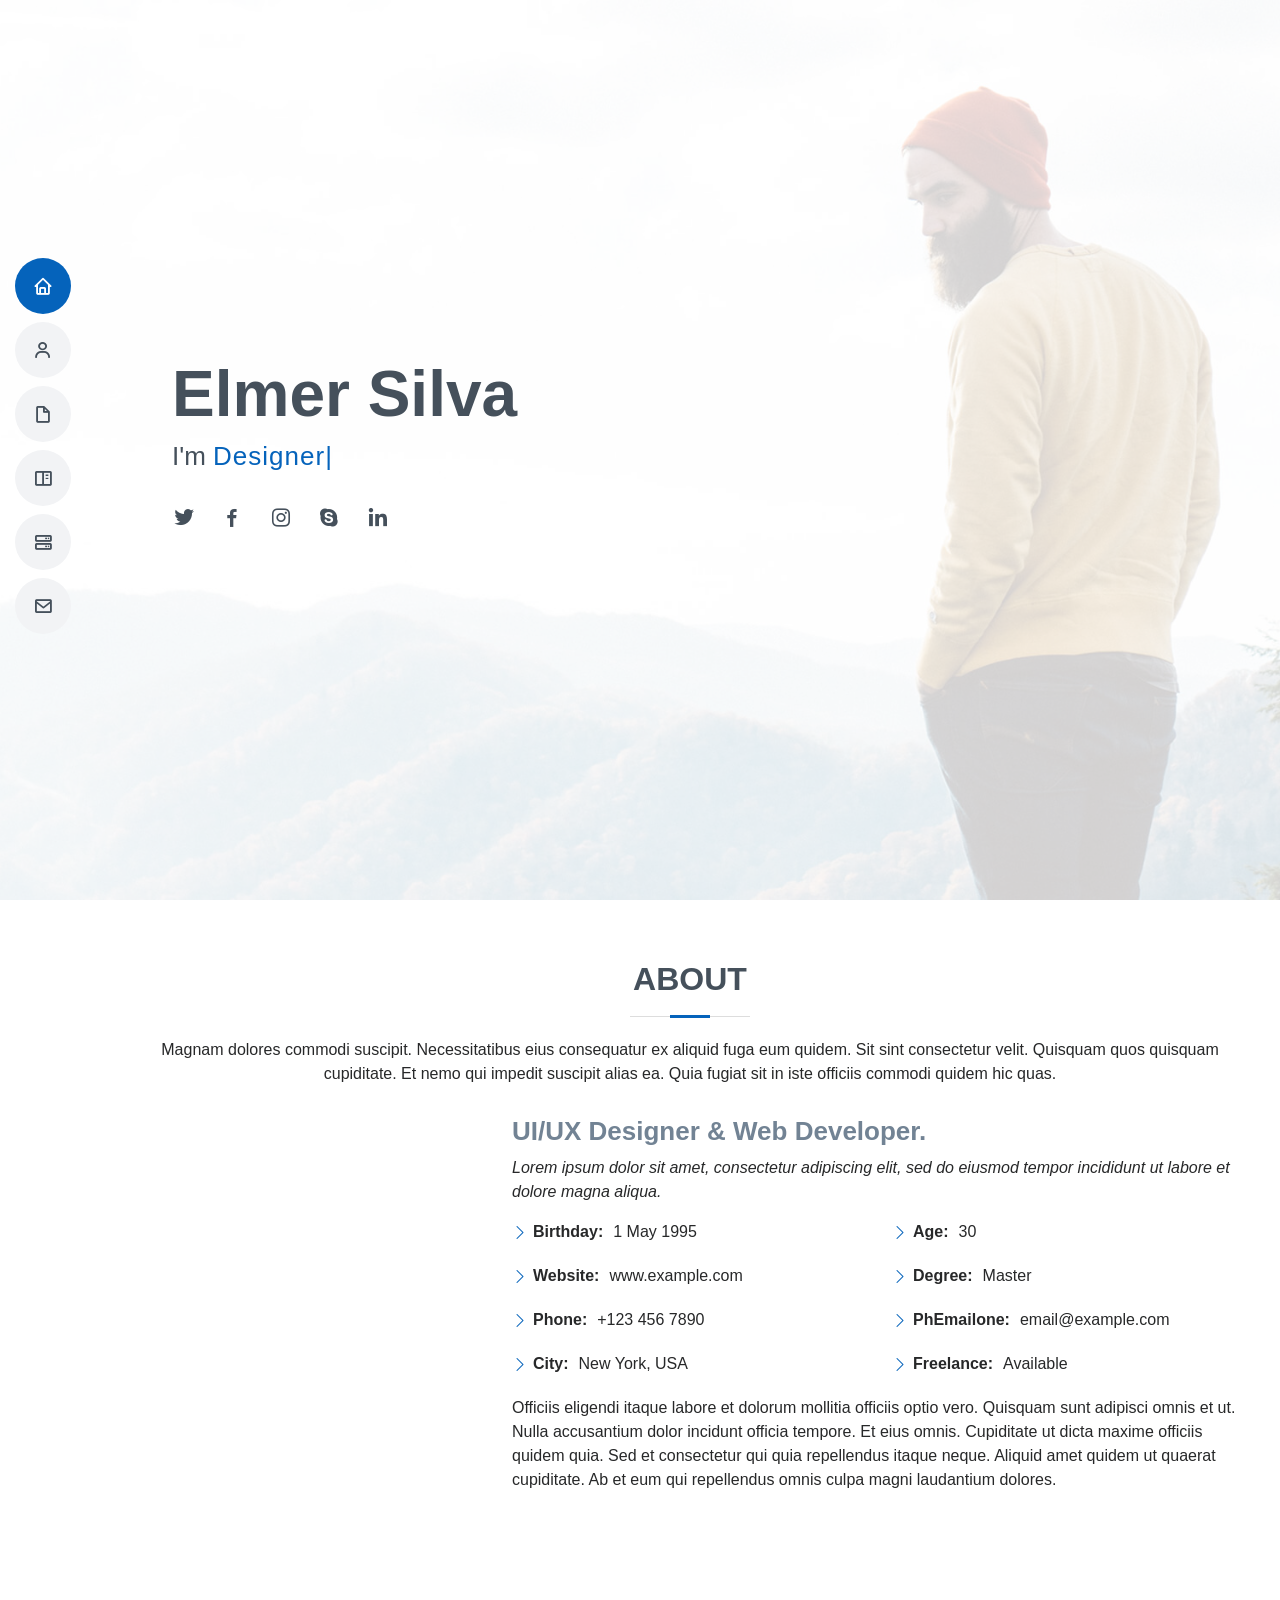
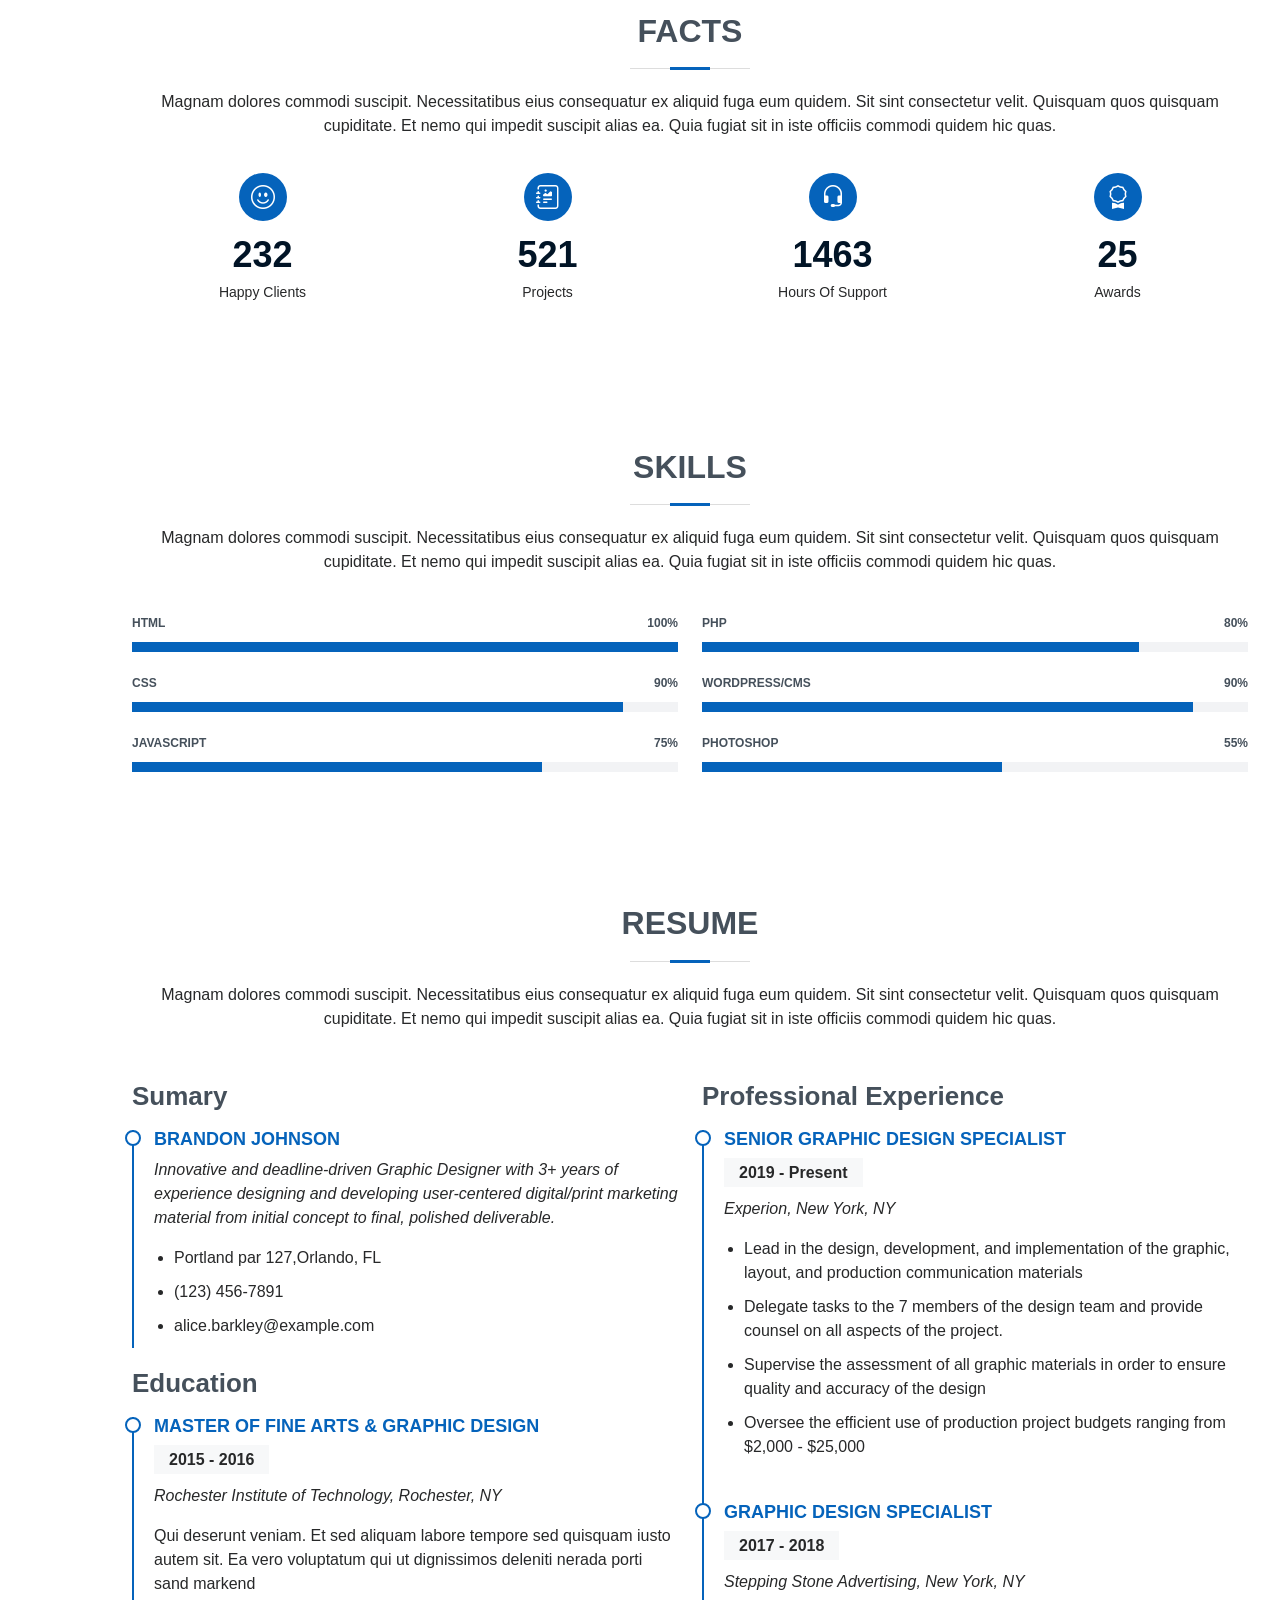
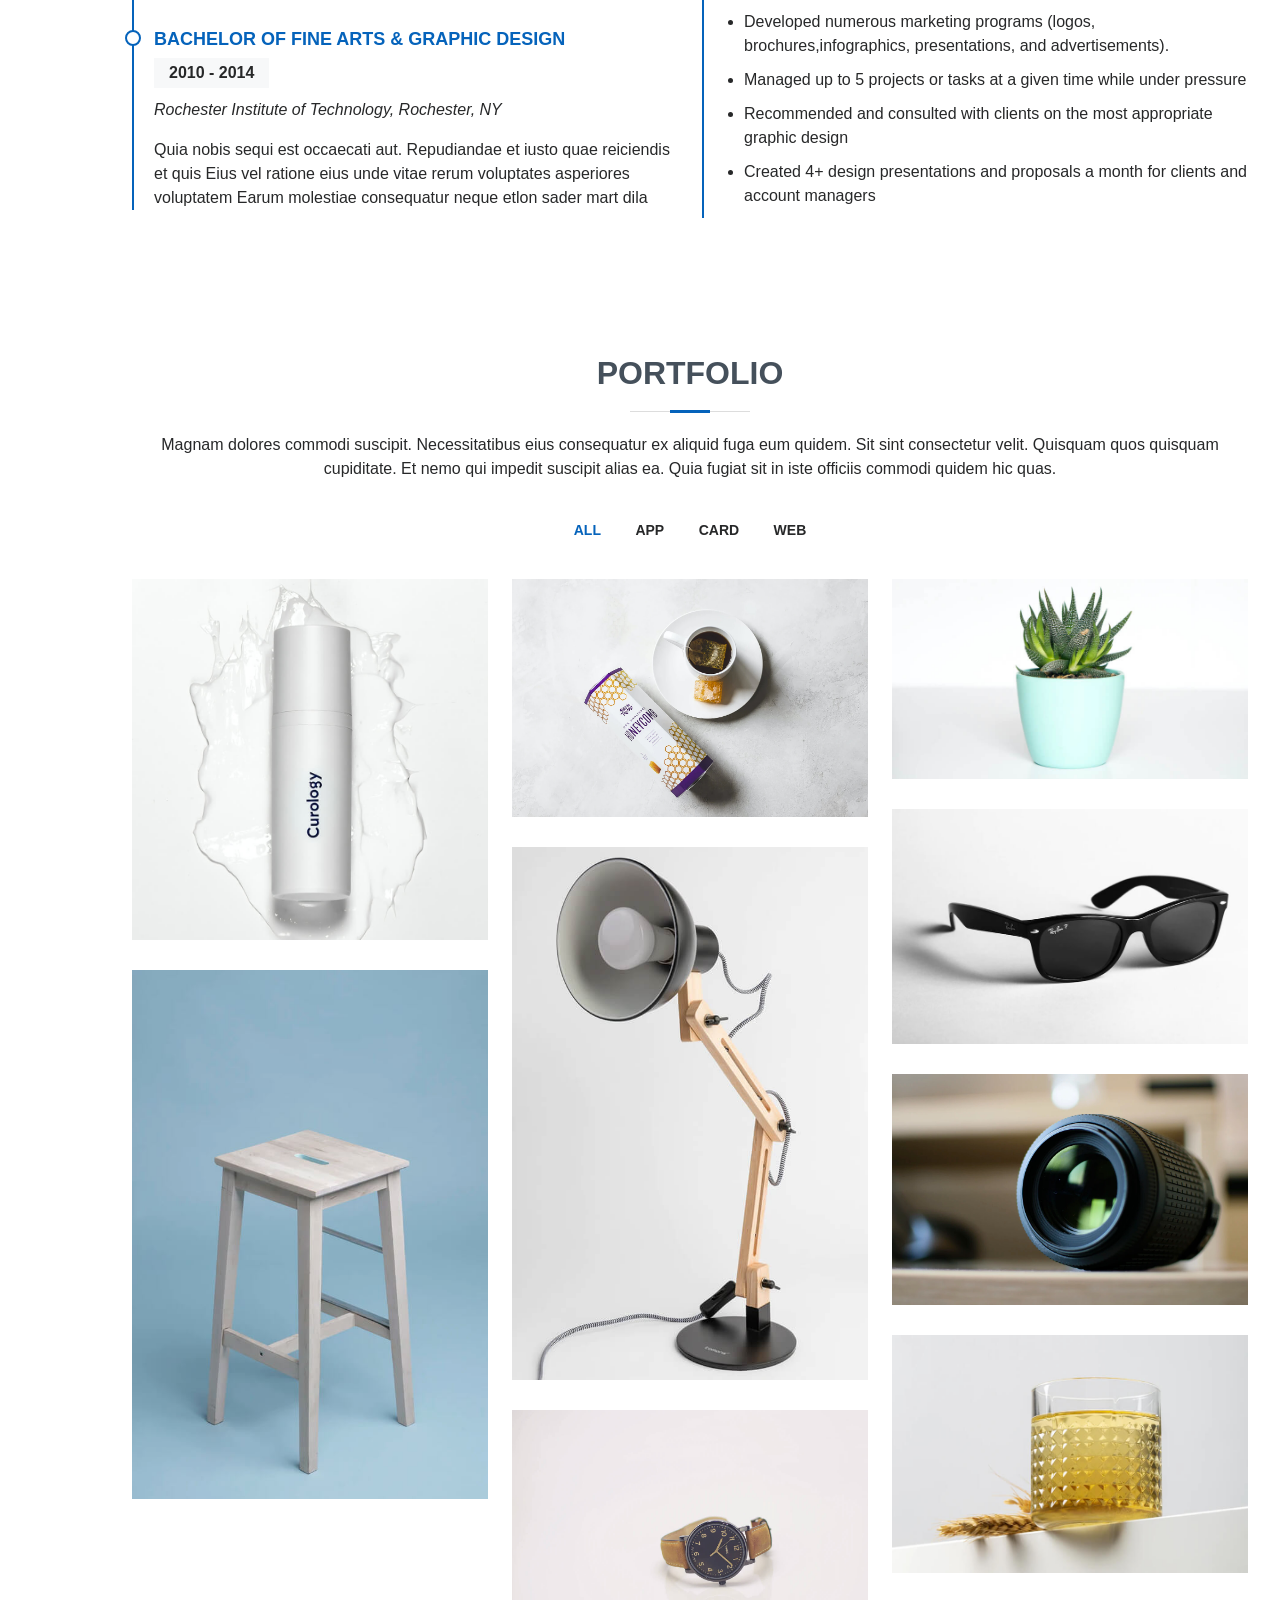
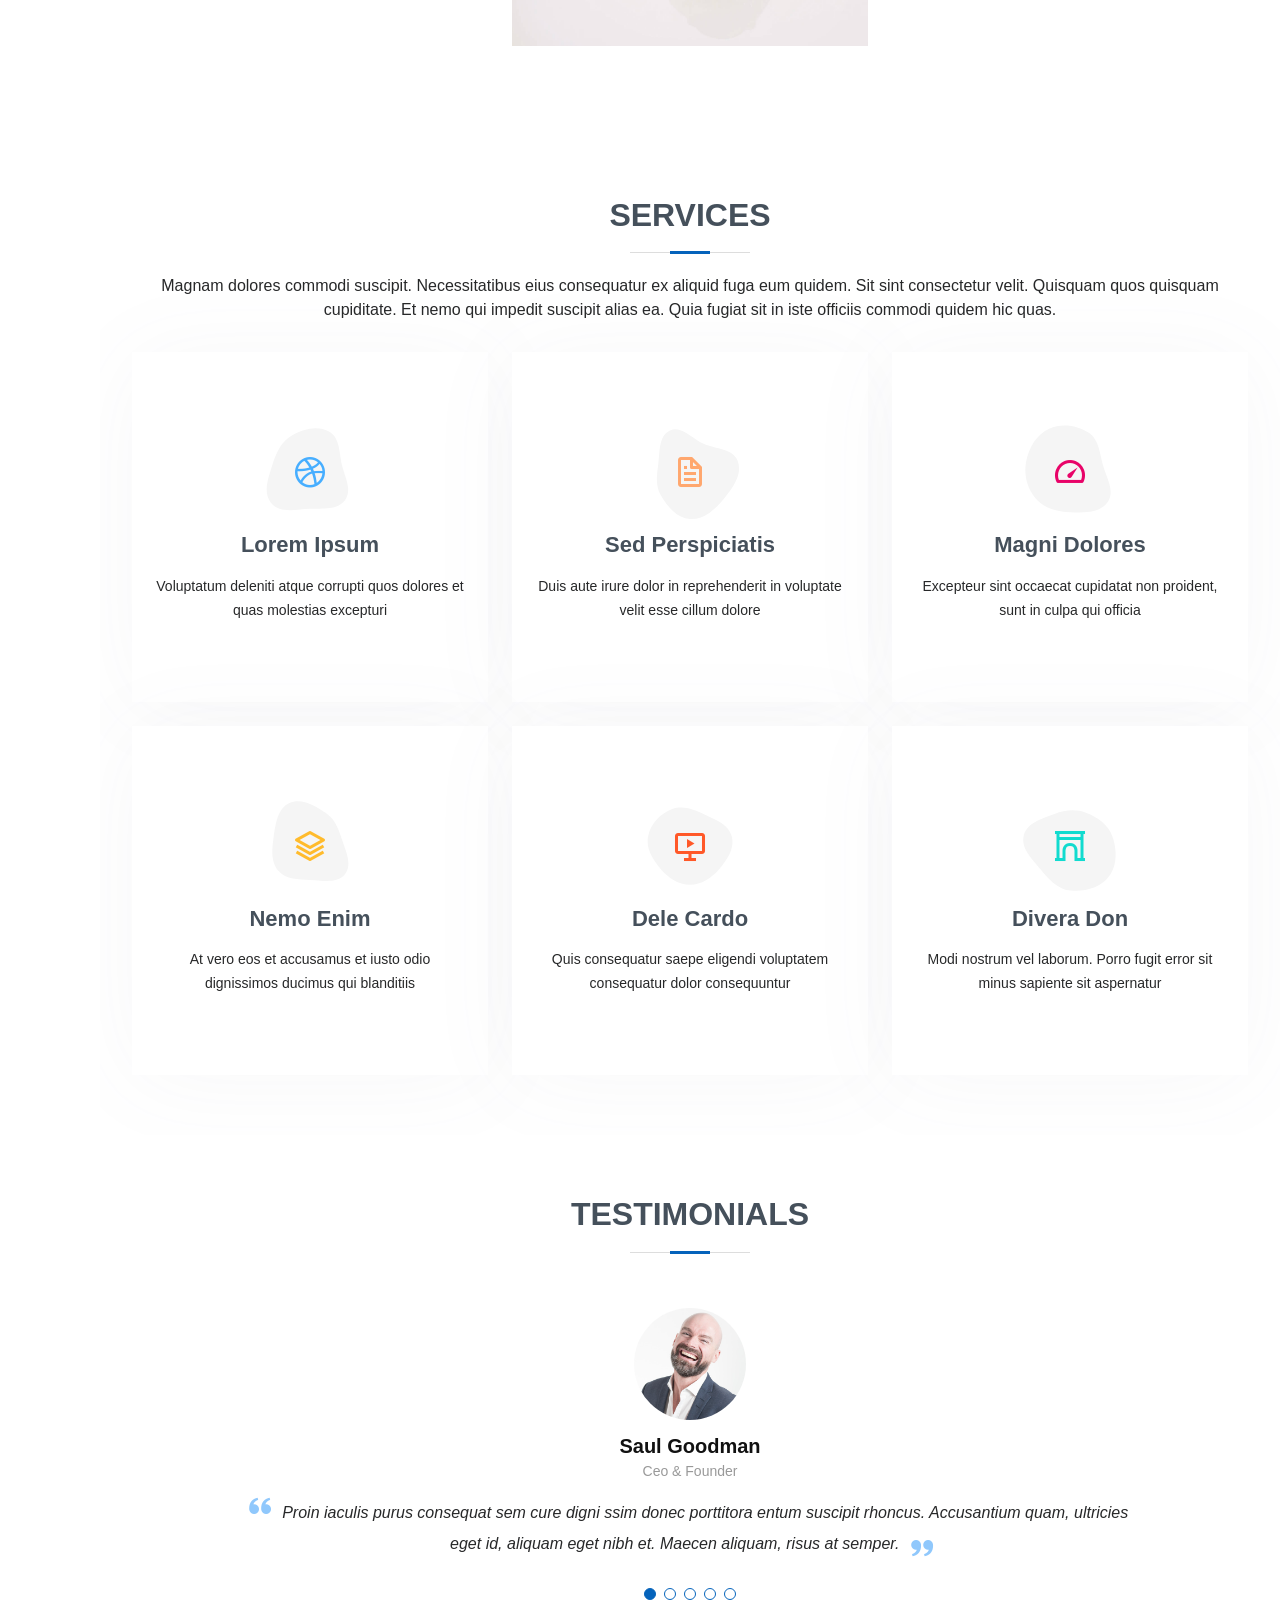
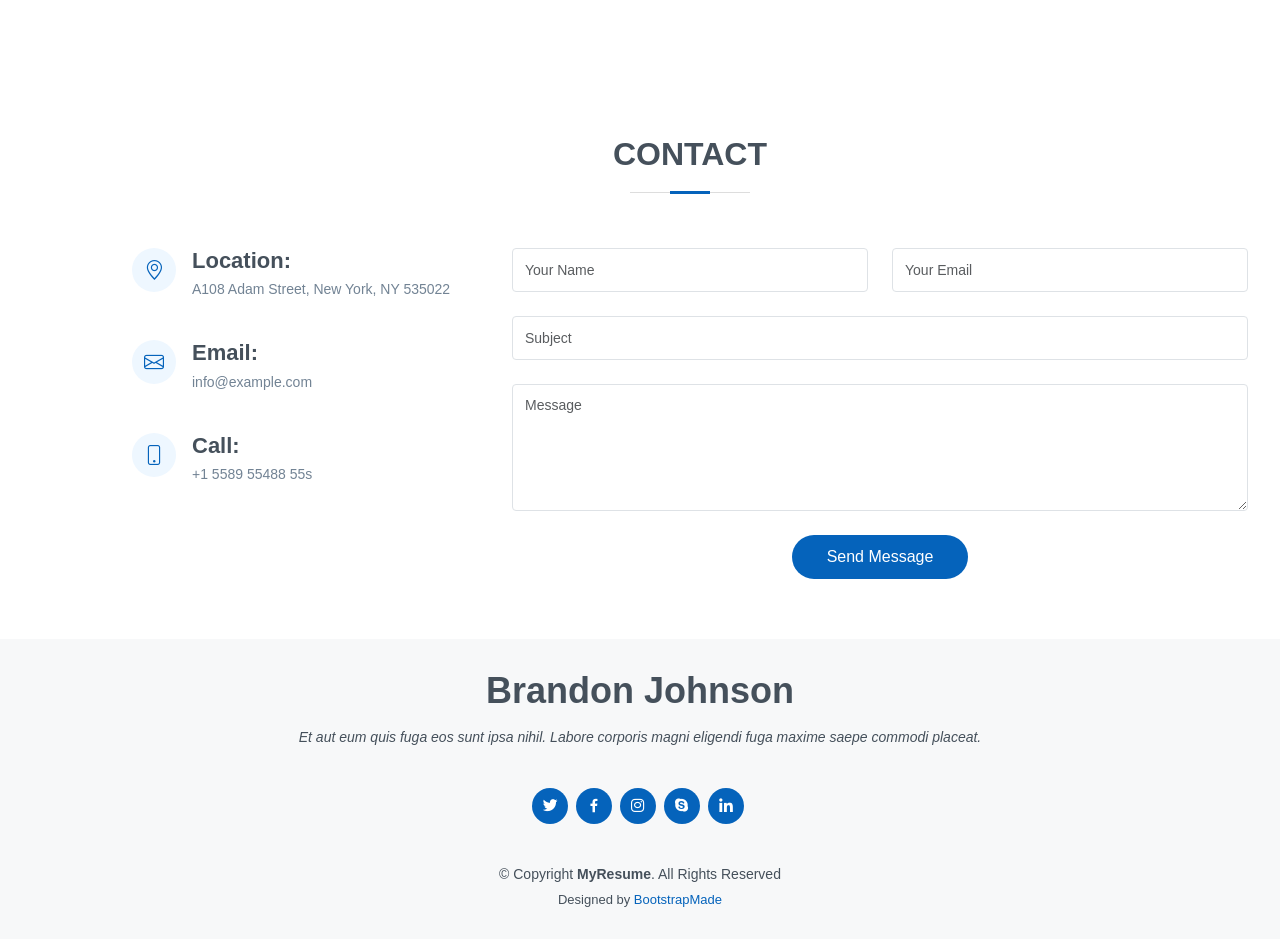
==== commit e4fc87c6: "iniciando CV" ====
--- a/index.html
+++ b/index.html
@@ -5,7 +5,7 @@
   <meta charset="utf-8">
   <meta content="width=device-width, initial-scale=1.0" name="viewport">
 
-  <title>Squadfree Bootstrap Template - Index</title>
+  <title>Ing. Elmer Silva Uriarte</title>
   <meta content="" name="description">
   <meta content="" name="keywords">
 
@@ -28,8 +28,8 @@
   <link href="assets/css/style.css" rel="stylesheet">
 
   <!-- =======================================================
-  * Template Name: Squadfree
-  * Template URL: https://bootstrapmade.com/squadfree-free-bootstrap-template-creative/
+  * Template Name: MyResume
+  * Template URL: https://bootstrapmade.com/free-html-bootstrap-template-my-resume/
   * Updated: Mar 17 2024 with Bootstrap v5.3.3
   * Author: BootstrapMade.com
   * License: https://bootstrapmade.com/license/
@@ -38,88 +38,37 @@
 
 <body>
 
+  <!-- ======= Mobile nav toggle button ======= -->
+  <!-- <button type="button" class="mobile-nav-toggle d-xl-none"><i class="bi bi-list mobile-nav-toggle"></i></button> -->
+  <i class="bi bi-list mobile-nav-toggle d-lg-none"></i>
   <!-- ======= Header ======= -->
-  <header id="header" class="fixed-top header-transparent">
-    <div class="container d-flex align-items-center justify-content-between position-relative">
-
-      <div class="logo">
-        <h1 class="text-light"><a href="index.html"><span>Squadfree</span></a></h1>
-        <!-- Uncomment below if you prefer to use an image logo -->
-        <!-- <a href="index.html"><img src="assets/img/logo.png" alt="" class="img-fluid"></a>-->
-      </div>
-
-      <nav id="navbar" class="navbar">
-        <ul>
-          <li><a class="nav-link scrollto active" href="#hero">Home</a></li>
-          <li><a class="nav-link scrollto" href="#about">About Us</a></li>
-          <li><a class="nav-link scrollto" href="#services">Services</a></li>
-          <li><a class="nav-link scrollto" href="#portfolio">Portfolio</a></li>
-          <li><a class="nav-link scrollto" href="#team">Team</a></li>
-          <li class="dropdown"><a href="#"><span>Drop Down</span> <i class="bi bi-chevron-down"></i></a>
-            <ul>
-              <li><a href="#">Drop Down 1</a></li>
-              <li class="dropdown"><a href="#"><span>Deep Drop Down</span> <i class="bi bi-chevron-right"></i></a>
-                <ul>
-                  <li><a href="#">Deep Drop Down 1</a></li>
-                  <li><a href="#">Deep Drop Down 2</a></li>
-                  <li><a href="#">Deep Drop Down 3</a></li>
-                  <li><a href="#">Deep Drop Down 4</a></li>
-                  <li><a href="#">Deep Drop Down 5</a></li>
-                </ul>
-              </li>
-              <li><a href="#">Drop Down 2</a></li>
-              <li><a href="#">Drop Down 3</a></li>
-              <li><a href="#">Drop Down 4</a></li>
-            </ul>
-          </li>
-          <li class="dropdown megamenu"><a href="#"><span>Mega Menu</span> <i class="bi bi-chevron-down"></i></a>
-            <ul>
-              <li>
-                <strong>Column 1</strong>
-                <a href="#">Column 1 link 1</a>
-                <a href="#">Column 1 link 2</a>
-                <a href="#">Column 1 link 3</a>
-              </li>
-              <li>
-                <strong>Column 2</strong>
-                <a href="#">Column 2 link 1</a>
-                <a href="#">Column 2 link 2</a>
-                <a href="#">Column 3 link 3</a>
-              </li>
-              <li>
-                <strong>Column 3</strong>
-                <a href="#">Column 3 link 1</a>
-                <a href="#">Column 3 link 2</a>
-                <a href="#">Column 3 link 3</a>
-              </li>
-              <li>
-                <strong>Column 4</strong>
-                <a href="#">Column 4 link 1</a>
-                <a href="#">Column 4 link 2</a>
-                <a href="#">Column 4 link 3</a>
-              </li>
-              <li>
-                <strong>Column 5</strong>
-                <a href="#">Column 5 link 1</a>
-                <a href="#">Column 5 link 2</a>
-                <a href="#">Column 5 link 3</a>
-              </li>
-            </ul>
-          </li>
-          <li><a class="nav-link scrollto" href="#contact">Contact</a></li>
-        </ul>
-        <i class="bi bi-list mobile-nav-toggle"></i>
-      </nav><!-- .navbar -->
-
-    </div>
+  <header id="header" class="d-flex flex-column justify-content-center">
+
+    <nav id="navbar" class="navbar nav-menu">
+      <ul>
+        <li><a href="#hero" class="nav-link scrollto active"><i class="bx bx-home"></i> <span>Home</span></a></li>
+        <li><a href="#about" class="nav-link scrollto"><i class="bx bx-user"></i> <span>About</span></a></li>
+        <li><a href="#resume" class="nav-link scrollto"><i class="bx bx-file-blank"></i> <span>Resume</span></a></li>
+        <li><a href="#portfolio" class="nav-link scrollto"><i class="bx bx-book-content"></i> <span>Portfolio</span></a></li>
+        <li><a href="#services" class="nav-link scrollto"><i class="bx bx-server"></i> <span>Services</span></a></li>
+        <li><a href="#contact" class="nav-link scrollto"><i class="bx bx-envelope"></i> <span>Contact</span></a></li>
+      </ul>
+    </nav><!-- .nav-menu -->
+
   </header><!-- End Header -->
 
   <!-- ======= Hero Section ======= -->
-  <section id="hero">
-    <div class="hero-container" data-aos="fade-up">
-      <h1>Elmer silva Uriarte</h1>
-      <h2>We are team of talented designers making websites with Bootstrap</h2>
-      <a href="#about" class="btn-get-started scrollto"><i class="bx bx-chevrons-down"></i></a>
+  <section id="hero" class="d-flex flex-column justify-content-center">
+    <div class="container" data-aos="zoom-in" data-aos-delay="100">
+      <h1>Elmer Silva</h1>
+      <p>I'm <span class="typed" data-typed-items="Designer, Developer, Freelancer, Photographer"></span></p>
+      <div class="social-links">
+        <a href="#" class="twitter"><i class="bx bxl-twitter"></i></a>
+        <a href="https://www.facebook.com/elmer.silv?locale=es_LA" class="facebook"><i class="bx bxl-facebook"></i></a>
+        <a href="#" class="instagram"><i class="bx bxl-instagram"></i></a>
+        <a href="#" class="google-plus"><i class="bx bxl-skype"></i></a>
+        <a href="#" class="linkedin"><i class="bx bxl-linkedin"></i></a>
+      </div>
     </div>
   </section><!-- End Hero -->
 
@@ -127,163 +76,242 @@
 
     <!-- ======= About Section ======= -->
     <section id="about" class="about">
-      <div class="container">
-
-        <div class="row no-gutters">
-          <div class="content col-xl-5 d-flex align-items-stretch" data-aos="fade-up">
-            <div class="content">
-              <h3>Voluptatem dignissimos provident quasi</h3>
-              <p>
-                Lorem ipsum dolor sit amet, consectetur adipiscing elit, sed do eiusmod tempor incididunt ut labore et dolore magna aliqua. Duis aute irure dolor in reprehenderit
-              </p>
-              <a href="#" class="about-btn">About us <i class="bx bx-chevron-right"></i></a>
-            </div>
-          </div>
-          <div class="col-xl-7 d-flex align-items-stretch">
-            <div class="icon-boxes d-flex flex-column justify-content-center">
-              <div class="row">
-                <div class="col-md-6 icon-box" data-aos="fade-up" data-aos-delay="100">
-                  <i class="bx bx-receipt"></i>
-                  <h4>Corporis voluptates sit</h4>
-                  <p>Consequuntur sunt aut quasi enim aliquam quae harum pariatur laboris nisi ut aliquip</p>
-                </div>
-                <div class="col-md-6 icon-box" data-aos="fade-up" data-aos-delay="200">
-                  <i class="bx bx-cube-alt"></i>
-                  <h4>Ullamco laboris nisi</h4>
-                  <p>Excepteur sint occaecat cupidatat non proident, sunt in culpa qui officia deserunt</p>
-                </div>
-                <div class="col-md-6 icon-box" data-aos="fade-up" data-aos-delay="300">
-                  <i class="bx bx-images"></i>
-                  <h4>Labore consequatur</h4>
-                  <p>Aut suscipit aut cum nemo deleniti aut omnis. Doloribus ut maiores omnis facere</p>
-                </div>
-                <div class="col-md-6 icon-box" data-aos="fade-up" data-aos-delay="400">
-                  <i class="bx bx-shield"></i>
-                  <h4>Beatae veritatis</h4>
-                  <p>Expedita veritatis consequuntur nihil tempore laudantium vitae denat pacta</p>
-                </div>
-              </div>
-            </div><!-- End .content-->
+      <div class="container" data-aos="fade-up">
+
+        <div class="section-title">
+          <h2>About</h2>
+          <p>Magnam dolores commodi suscipit. Necessitatibus eius consequatur ex aliquid fuga eum quidem. Sit sint consectetur velit. Quisquam quos quisquam cupiditate. Et nemo qui impedit suscipit alias ea. Quia fugiat sit in iste officiis commodi quidem hic quas.</p>
+        </div>
+
+        <div class="row">
+          <div class="col-lg-4">
+            <img src="assets/img/profile-img.jpg" class="img-fluid" alt="">
+          </div>
+          <div class="col-lg-8 pt-4 pt-lg-0 content">
+            <h3>UI/UX Designer &amp; Web Developer.</h3>
+            <p class="fst-italic">
+              Lorem ipsum dolor sit amet, consectetur adipiscing elit, sed do eiusmod tempor incididunt ut labore et dolore
+              magna aliqua.
+            </p>
+            <div class="row">
+              <div class="col-lg-6">
+                <ul>
+                  <li><i class="bi bi-chevron-right"></i> <strong>Birthday:</strong> <span>1 May 1995</span></li>
+                  <li><i class="bi bi-chevron-right"></i> <strong>Website:</strong> <span>www.example.com</span></li>
+                  <li><i class="bi bi-chevron-right"></i> <strong>Phone:</strong> <span>+123 456 7890</span></li>
+                  <li><i class="bi bi-chevron-right"></i> <strong>City:</strong> <span>New York, USA</span></li>
+                </ul>
+              </div>
+              <div class="col-lg-6">
+                <ul>
+                  <li><i class="bi bi-chevron-right"></i> <strong>Age:</strong> <span>30</span></li>
+                  <li><i class="bi bi-chevron-right"></i> <strong>Degree:</strong> <span>Master</span></li>
+                  <li><i class="bi bi-chevron-right"></i> <strong>PhEmailone:</strong> <span>email@example.com</span></li>
+                  <li><i class="bi bi-chevron-right"></i> <strong>Freelance:</strong> <span>Available</span></li>
+                </ul>
+              </div>
+            </div>
+            <p>
+              Officiis eligendi itaque labore et dolorum mollitia officiis optio vero. Quisquam sunt adipisci omnis et ut. Nulla accusantium dolor incidunt officia tempore. Et eius omnis.
+              Cupiditate ut dicta maxime officiis quidem quia. Sed et consectetur qui quia repellendus itaque neque. Aliquid amet quidem ut quaerat cupiditate. Ab et eum qui repellendus omnis culpa magni laudantium dolores.
+            </p>
           </div>
         </div>
 
       </div>
     </section><!-- End About Section -->
 
-    <!-- ======= Services Section ======= -->
-    <section id="services" class="services">
-      <div class="container">
-
-        <div class="section-title" data-aos="fade-in" data-aos-delay="100">
-          <h2>Services</h2>
+    <!-- ======= Facts Section ======= -->
+    <section id="facts" class="facts">
+      <div class="container" data-aos="fade-up">
+
+        <div class="section-title">
+          <h2>Facts</h2>
           <p>Magnam dolores commodi suscipit. Necessitatibus eius consequatur ex aliquid fuga eum quidem. Sit sint consectetur velit. Quisquam quos quisquam cupiditate. Et nemo qui impedit suscipit alias ea. Quia fugiat sit in iste officiis commodi quidem hic quas.</p>
         </div>
 
         <div class="row">
-          <div class="col-md-6 col-lg-3 d-flex align-items-stretch mb-5 mb-lg-0">
-            <div class="icon-box" data-aos="fade-up">
-              <div class="icon"><i class="bx bxl-dribbble"></i></div>
-              <h4 class="title"><a href="">Lorem Ipsum</a></h4>
-              <p class="description">Voluptatum deleniti atque corrupti quos dolores et quas molestias excepturi</p>
-            </div>
-          </div>
-
-          <div class="col-md-6 col-lg-3 d-flex align-items-stretch mb-5 mb-lg-0">
-            <div class="icon-box" data-aos="fade-up" data-aos-delay="100">
-              <div class="icon"><i class="bx bx-file"></i></div>
-              <h4 class="title"><a href="">Sed ut perspiciatis</a></h4>
-              <p class="description">Duis aute irure dolor in reprehenderit in voluptate velit esse cillum dolore</p>
-            </div>
-          </div>
-
-          <div class="col-md-6 col-lg-3 d-flex align-items-stretch mb-5 mb-lg-0">
-            <div class="icon-box" data-aos="fade-up" data-aos-delay="200">
-              <div class="icon"><i class="bx bx-tachometer"></i></div>
-              <h4 class="title"><a href="">Magni Dolores</a></h4>
-              <p class="description">Excepteur sint occaecat cupidatat non proident, sunt in culpa qui officia</p>
-            </div>
-          </div>
-
-          <div class="col-md-6 col-lg-3 d-flex align-items-stretch mb-5 mb-lg-0">
-            <div class="icon-box" data-aos="fade-up" data-aos-delay="300">
-              <div class="icon"><i class="bx bx-world"></i></div>
-              <h4 class="title"><a href="">Nemo Enim</a></h4>
-              <p class="description">At vero eos et accusamus et iusto odio dignissimos ducimus qui blanditiis</p>
-            </div>
-          </div>
-
-        </div>
-
-      </div>
-    </section><!-- End Services Section -->
-
-    <!-- ======= Counts Section ======= -->
-    <section id="counts" class="counts  section-bg">
-      <div class="container">
-
-        <div class="row no-gutters">
-
-          <div class="col-lg-3 col-md-6 d-md-flex align-items-md-stretch">
+
+          <div class="col-lg-3 col-md-6">
             <div class="count-box">
               <i class="bi bi-emoji-smile"></i>
               <span data-purecounter-start="0" data-purecounter-end="232" data-purecounter-duration="1" class="purecounter"></span>
-              <p><strong>Happy Clients</strong> consequuntur quae</p>
-            </div>
-          </div>
-
-          <div class="col-lg-3 col-md-6 d-md-flex align-items-md-stretch">
+              <p>Happy Clients</p>
+            </div>
+          </div>
+
+          <div class="col-lg-3 col-md-6 mt-5 mt-md-0">
             <div class="count-box">
               <i class="bi bi-journal-richtext"></i>
               <span data-purecounter-start="0" data-purecounter-end="521" data-purecounter-duration="1" class="purecounter"></span>
-              <p><strong>Projects</strong> adipisci atque cum quia aut</p>
-            </div>
-          </div>
-
-          <div class="col-lg-3 col-md-6 d-md-flex align-items-md-stretch">
+              <p>Projects</p>
+            </div>
+          </div>
+
+          <div class="col-lg-3 col-md-6 mt-5 mt-lg-0">
             <div class="count-box">
               <i class="bi bi-headset"></i>
               <span data-purecounter-start="0" data-purecounter-end="1463" data-purecounter-duration="1" class="purecounter"></span>
-              <p><strong>Hours Of Support</strong> aut commodi quaerat</p>
-            </div>
-          </div>
-
-          <div class="col-lg-3 col-md-6 d-md-flex align-items-md-stretch">
+              <p>Hours Of Support</p>
+            </div>
+          </div>
+
+          <div class="col-lg-3 col-md-6 mt-5 mt-lg-0">
             <div class="count-box">
-              <i class="bi bi-people"></i>
-              <span data-purecounter-start="0" data-purecounter-end="15" data-purecounter-duration="1" class="purecounter"></span>
-              <p><strong>Hard Workers</strong> rerum asperiores dolor</p>
-            </div>
-          </div>
-
-        </div>
-
-      </div>
-    </section><!-- End Counts Section -->
-
-    <!-- ======= Cta Section ======= -->
-    <section id="cta" class="cta">
-      <div class="container" data-aos="zoom-in">
-
-        <div class="text-center">
-          <h3>Call To Action</h3>
-          <p> Duis aute irure dolor in reprehenderit in voluptate velit esse cillum dolore eu fugiat nulla pariatur. Excepteur sint occaecat cupidatat non proident, sunt in culpa qui officia deserunt mollit anim id est laborum.</p>
-          <a class="cta-btn" href="#">Call To Action</a>
-        </div>
-
-      </div>
-    </section><!-- End Cta Section -->
+              <i class="bi bi-award"></i>
+              <span data-purecounter-start="0" data-purecounter-end="25" data-purecounter-duration="1" class="purecounter"></span>
+              <p>Awards</p>
+            </div>
+          </div>
+
+        </div>
+
+      </div>
+    </section><!-- End Facts Section -->
+
+    <!-- ======= Skills Section ======= -->
+    <section id="skills" class="skills section-bg">
+      <div class="container" data-aos="fade-up">
+
+        <div class="section-title">
+          <h2>Skills</h2>
+          <p>Magnam dolores commodi suscipit. Necessitatibus eius consequatur ex aliquid fuga eum quidem. Sit sint consectetur velit. Quisquam quos quisquam cupiditate. Et nemo qui impedit suscipit alias ea. Quia fugiat sit in iste officiis commodi quidem hic quas.</p>
+        </div>
+
+        <div class="row skills-content">
+
+          <div class="col-lg-6">
+
+            <div class="progress">
+              <span class="skill">HTML <i class="val">100%</i></span>
+              <div class="progress-bar-wrap">
+                <div class="progress-bar" role="progressbar" aria-valuenow="100" aria-valuemin="0" aria-valuemax="100"></div>
+              </div>
+            </div>
+
+            <div class="progress">
+              <span class="skill">CSS <i class="val">90%</i></span>
+              <div class="progress-bar-wrap">
+                <div class="progress-bar" role="progressbar" aria-valuenow="90" aria-valuemin="0" aria-valuemax="100"></div>
+              </div>
+            </div>
+
+            <div class="progress">
+              <span class="skill">JavaScript <i class="val">75%</i></span>
+              <div class="progress-bar-wrap">
+                <div class="progress-bar" role="progressbar" aria-valuenow="75" aria-valuemin="0" aria-valuemax="100"></div>
+              </div>
+            </div>
+
+          </div>
+
+          <div class="col-lg-6">
+
+            <div class="progress">
+              <span class="skill">PHP <i class="val">80%</i></span>
+              <div class="progress-bar-wrap">
+                <div class="progress-bar" role="progressbar" aria-valuenow="80" aria-valuemin="0" aria-valuemax="100"></div>
+              </div>
+            </div>
+
+            <div class="progress">
+              <span class="skill">WordPress/CMS <i class="val">90%</i></span>
+              <div class="progress-bar-wrap">
+                <div class="progress-bar" role="progressbar" aria-valuenow="90" aria-valuemin="0" aria-valuemax="100"></div>
+              </div>
+            </div>
+
+            <div class="progress">
+              <span class="skill">Photoshop <i class="val">55%</i></span>
+              <div class="progress-bar-wrap">
+                <div class="progress-bar" role="progressbar" aria-valuenow="55" aria-valuemin="0" aria-valuemax="100"></div>
+              </div>
+            </div>
+
+          </div>
+
+        </div>
+
+      </div>
+    </section><!-- End Skills Section -->
+
+    <!-- ======= Resume Section ======= -->
+    <section id="resume" class="resume">
+      <div class="container" data-aos="fade-up">
+
+        <div class="section-title">
+          <h2>Resume</h2>
+          <p>Magnam dolores commodi suscipit. Necessitatibus eius consequatur ex aliquid fuga eum quidem. Sit sint consectetur velit. Quisquam quos quisquam cupiditate. Et nemo qui impedit suscipit alias ea. Quia fugiat sit in iste officiis commodi quidem hic quas.</p>
+        </div>
+
+        <div class="row">
+          <div class="col-lg-6">
+            <h3 class="resume-title">Sumary</h3>
+            <div class="resume-item pb-0">
+              <h4>Brandon Johnson</h4>
+              <p><em>Innovative and deadline-driven Graphic Designer with 3+ years of experience designing and developing user-centered digital/print marketing material from initial concept to final, polished deliverable.</em></p>
+              <ul>
+                <li>Portland par 127,Orlando, FL</li>
+                <li>(123) 456-7891</li>
+                <li>alice.barkley@example.com</li>
+              </ul>
+            </div>
+
+            <h3 class="resume-title">Education</h3>
+            <div class="resume-item">
+              <h4>Master of Fine Arts &amp; Graphic Design</h4>
+              <h5>2015 - 2016</h5>
+              <p><em>Rochester Institute of Technology, Rochester, NY</em></p>
+              <p>Qui deserunt veniam. Et sed aliquam labore tempore sed quisquam iusto autem sit. Ea vero voluptatum qui ut dignissimos deleniti nerada porti sand markend</p>
+            </div>
+            <div class="resume-item">
+              <h4>Bachelor of Fine Arts &amp; Graphic Design</h4>
+              <h5>2010 - 2014</h5>
+              <p><em>Rochester Institute of Technology, Rochester, NY</em></p>
+              <p>Quia nobis sequi est occaecati aut. Repudiandae et iusto quae reiciendis et quis Eius vel ratione eius unde vitae rerum voluptates asperiores voluptatem Earum molestiae consequatur neque etlon sader mart dila</p>
+            </div>
+          </div>
+          <div class="col-lg-6">
+            <h3 class="resume-title">Professional Experience</h3>
+            <div class="resume-item">
+              <h4>Senior graphic design specialist</h4>
+              <h5>2019 - Present</h5>
+              <p><em>Experion, New York, NY </em></p>
+              <ul>
+                <li>Lead in the design, development, and implementation of the graphic, layout, and production communication materials</li>
+                <li>Delegate tasks to the 7 members of the design team and provide counsel on all aspects of the project. </li>
+                <li>Supervise the assessment of all graphic materials in order to ensure quality and accuracy of the design</li>
+                <li>Oversee the efficient use of production project budgets ranging from $2,000 - $25,000</li>
+              </ul>
+            </div>
+            <div class="resume-item">
+              <h4>Graphic design specialist</h4>
+              <h5>2017 - 2018</h5>
+              <p><em>Stepping Stone Advertising, New York, NY</em></p>
+              <ul>
+                <li>Developed numerous marketing programs (logos, brochures,infographics, presentations, and advertisements).</li>
+                <li>Managed up to 5 projects or tasks at a given time while under pressure</li>
+                <li>Recommended and consulted with clients on the most appropriate graphic design</li>
+                <li>Created 4+ design presentations and proposals a month for clients and account managers</li>
+              </ul>
+            </div>
+          </div>
+        </div>
+
+      </div>
+    </section><!-- End Resume Section -->
 
     <!-- ======= Portfolio Section ======= -->
-    <section id="portfolio" class="portfolio">
-      <div class="container">
-
-        <div class="section-title" data-aos="fade-in" data-aos-delay="100">
+    <section id="portfolio" class="portfolio section-bg">
+      <div class="container" data-aos="fade-up">
+
+        <div class="section-title">
           <h2>Portfolio</h2>
           <p>Magnam dolores commodi suscipit. Necessitatibus eius consequatur ex aliquid fuga eum quidem. Sit sint consectetur velit. Quisquam quos quisquam cupiditate. Et nemo qui impedit suscipit alias ea. Quia fugiat sit in iste officiis commodi quidem hic quas.</p>
         </div>
 
-        <div class="row" data-aos="fade-in">
-          <div class="col-lg-12 d-flex justify-content-center">
+        <div class="row">
+          <div class="col-lg-12 d-flex justify-content-center" data-aos="fade-up" data-aos-delay="100">
             <ul id="portfolio-flters">
               <li data-filter="*" class="filter-active">All</li>
               <li data-filter=".filter-app">App</li>
@@ -293,14 +321,18 @@
           </div>
         </div>
 
-        <div class="row portfolio-container" data-aos="fade-up">
+        <div class="row portfolio-container" data-aos="fade-up" data-aos-delay="200">
 
           <div class="col-lg-4 col-md-6 portfolio-item filter-app">
             <div class="portfolio-wrap">
               <img src="assets/img/portfolio/portfolio-1.jpg" class="img-fluid" alt="">
-              <div class="portfolio-links">
-                <a href="assets/img/portfolio/portfolio-1.jpg" data-gallery="portfolioGallery" class="portfolio-lightbox" title="App 1"><i class="bx bx-plus"></i></a>
-                <a href="portfolio-details.html" title="More Details"><i class="bx bx-link"></i></a>
+              <div class="portfolio-info">
+                <h4>App 1</h4>
+                <p>App</p>
+                <div class="portfolio-links">
+                  <a href="assets/img/portfolio/portfolio-1.jpg" data-gallery="portfolioGallery" class="portfolio-lightbox" title="App 1"><i class="bx bx-plus"></i></a>
+                  <a href="portfolio-details.html" class="portfolio-details-lightbox" data-glightbox="type: external" title="Portfolio Details"><i class="bx bx-link"></i></a>
+                </div>
               </div>
             </div>
           </div>
@@ -308,9 +340,13 @@
           <div class="col-lg-4 col-md-6 portfolio-item filter-web">
             <div class="portfolio-wrap">
               <img src="assets/img/portfolio/portfolio-2.jpg" class="img-fluid" alt="">
-              <div class="portfolio-links">
-                <a href="assets/img/portfolio/portfolio-2.jpg" data-gallery="portfolioGallery" class="portfolio-lightbox" title="Web 3"><i class="bx bx-plus"></i></a>
-                <a href="portfolio-details.html" title="More Details"><i class="bx bx-link"></i></a>
+              <div class="portfolio-info">
+                <h4>Web 3</h4>
+                <p>Web</p>
+                <div class="portfolio-links">
+                  <a href="assets/img/portfolio/portfolio-2.jpg" data-gallery="portfolioGallery" class="portfolio-lightbox" title="Web 3"><i class="bx bx-plus"></i></a>
+                  <a href="portfolio-details.html" class="portfolio-details-lightbox" data-glightbox="type: external" title="Portfolio Details"><i class="bx bx-link"></i></a>
+                </div>
               </div>
             </div>
           </div>
@@ -318,9 +354,13 @@
           <div class="col-lg-4 col-md-6 portfolio-item filter-app">
             <div class="portfolio-wrap">
               <img src="assets/img/portfolio/portfolio-3.jpg" class="img-fluid" alt="">
-              <div class="portfolio-links">
-                <a href="assets/img/portfolio/portfolio-3.jpg" data-gallery="portfolioGallery" class="portfolio-lightbox" title="App 2"><i class="bx bx-plus"></i></a>
-                <a href="portfolio-details.html" title="More Details"><i class="bx bx-link"></i></a>
+              <div class="portfolio-info">
+                <h4>App 2</h4>
+                <p>App</p>
+                <div class="portfolio-links">
+                  <a href="assets/img/portfolio/portfolio-3.jpg" data-gallery="portfolioGallery" class="portfolio-lightbox" title="App 2"><i class="bx bx-plus"></i></a>
+                  <a href="portfolio-details.html" class="portfolio-details-lightbox" data-glightbox="type: external" title="Portfolio Details"><i class="bx bx-link"></i></a>
+                </div>
               </div>
             </div>
           </div>
@@ -328,9 +368,13 @@
           <div class="col-lg-4 col-md-6 portfolio-item filter-card">
             <div class="portfolio-wrap">
               <img src="assets/img/portfolio/portfolio-4.jpg" class="img-fluid" alt="">
-              <div class="portfolio-links">
-                <a href="assets/img/portfolio/portfolio-4.jpg" data-gallery="portfolioGallery" class="portfolio-lightbox" title="Card 2"><i class="bx bx-plus"></i></a>
-                <a href="portfolio-details.html" title="More Details"><i class="bx bx-link"></i></a>
+              <div class="portfolio-info">
+                <h4>Card 2</h4>
+                <p>Card</p>
+                <div class="portfolio-links">
+                  <a href="assets/img/portfolio/portfolio-4.jpg" data-gallery="portfolioGallery" class="portfolio-lightbox" title="Card 2"><i class="bx bx-plus"></i></a>
+                  <a href="portfolio-details.html" class="portfolio-details-lightbox" data-glightbox="type: external" title="Portfolio Details"><i class="bx bx-link"></i></a>
+                </div>
               </div>
             </div>
           </div>
@@ -338,9 +382,13 @@
           <div class="col-lg-4 col-md-6 portfolio-item filter-web">
             <div class="portfolio-wrap">
               <img src="assets/img/portfolio/portfolio-5.jpg" class="img-fluid" alt="">
-              <div class="portfolio-links">
-                <a href="assets/img/portfolio/portfolio-5.jpg" data-gallery="portfolioGallery" class="portfolio-lightbox" title="Web 2"><i class="bx bx-plus"></i></a>
-                <a href="portfolio-details.html" title="More Details"><i class="bx bx-link"></i></a>
+              <div class="portfolio-info">
+                <h4>Web 2</h4>
+                <p>Web</p>
+                <div class="portfolio-links">
+                  <a href="assets/img/portfolio/portfolio-5.jpg" data-gallery="portfolioGallery" class="portfolio-lightbox" title="Web 2"><i class="bx bx-plus"></i></a>
+                  <a href="portfolio-details.html" class="portfolio-details-lightbox" data-glightbox="type: external" title="Portfolio Details"><i class="bx bx-link"></i></a>
+                </div>
               </div>
             </div>
           </div>
@@ -348,9 +396,13 @@
           <div class="col-lg-4 col-md-6 portfolio-item filter-app">
             <div class="portfolio-wrap">
               <img src="assets/img/portfolio/portfolio-6.jpg" class="img-fluid" alt="">
-              <div class="portfolio-links">
-                <a href="assets/img/portfolio/portfolio-6.jpg" data-gallery="portfolioGallery" class="portfolio-lightbox" title="App 3"><i class="bx bx-plus"></i></a>
-                <a href="portfolio-details.html" title="More Details"><i class="bx bx-link"></i></a>
+              <div class="portfolio-info">
+                <h4>App 3</h4>
+                <p>App</p>
+                <div class="portfolio-links">
+                  <a href="assets/img/portfolio/portfolio-6.jpg" data-gallery="portfolioGallery" class="portfolio-lightbox" title="App 3"><i class="bx bx-plus"></i></a>
+                  <a href="portfolio-details.html" class="portfolio-details-lightbox" data-glightbox="type: external" title="Portfolio Details"><i class="bx bx-link"></i></a>
+                </div>
               </div>
             </div>
           </div>
@@ -358,9 +410,13 @@
           <div class="col-lg-4 col-md-6 portfolio-item filter-card">
             <div class="portfolio-wrap">
               <img src="assets/img/portfolio/portfolio-7.jpg" class="img-fluid" alt="">
-              <div class="portfolio-links">
-                <a href="assets/img/portfolio/portfolio-7.jpg" data-gallery="portfolioGallery" class="portfolio-lightbox" title="Card 1"><i class="bx bx-plus"></i></a>
-                <a href="portfolio-details.html" title="More Details"><i class="bx bx-link"></i></a>
+              <div class="portfolio-info">
+                <h4>Card 1</h4>
+                <p>Card</p>
+                <div class="portfolio-links">
+                  <a href="assets/img/portfolio/portfolio-7.jpg" data-gallery="portfolioGallery" class="portfolio-lightbox" title="Card 1"><i class="bx bx-plus"></i></a>
+                  <a href="portfolio-details.html" class="portfolio-details-lightbox" data-glightbox="type: external" title="Portfolio Details"><i class="bx bx-link"></i></a>
+                </div>
               </div>
             </div>
           </div>
@@ -368,9 +424,13 @@
           <div class="col-lg-4 col-md-6 portfolio-item filter-card">
             <div class="portfolio-wrap">
               <img src="assets/img/portfolio/portfolio-8.jpg" class="img-fluid" alt="">
-              <div class="portfolio-links">
-                <a href="assets/img/portfolio/portfolio-8.jpg" data-gallery="portfolioGallery" class="portfolio-lightbox" title="Card 3"><i class="bx bx-plus"></i></a>
-                <a href="portfolio-details.html" title="More Details"><i class="bx bx-link"></i></a>
+              <div class="portfolio-info">
+                <h4>Card 3</h4>
+                <p>Card</p>
+                <div class="portfolio-links">
+                  <a href="assets/img/portfolio/portfolio-8.jpg" data-gallery="portfolioGallery" class="portfolio-lightbox" title="Card 3"><i class="bx bx-plus"></i></a>
+                  <a href="portfolio-details.html" class="portfolio-details-lightbox" data-glightbox="type: external" title="Portfolio Details"><i class="bx bx-link"></i></a>
+                </div>
               </div>
             </div>
           </div>
@@ -378,9 +438,13 @@
           <div class="col-lg-4 col-md-6 portfolio-item filter-web">
             <div class="portfolio-wrap">
               <img src="assets/img/portfolio/portfolio-9.jpg" class="img-fluid" alt="">
-              <div class="portfolio-links">
-                <a href="assets/img/portfolio/portfolio-9.jpg" data-gallery="portfolioGallery" class="portfolio-lightbox" title="Web 3"><i class="bx bx-plus"></i></a>
-                <a href="portfolio-details.html" title="More Details"><i class="bx bx-link"></i></a>
+              <div class="portfolio-info">
+                <h4>Web 3</h4>
+                <p>Web</p>
+                <div class="portfolio-links">
+                  <a href="assets/img/portfolio/portfolio-9.jpg" data-gallery="portfolioGallery" class="portfolio-lightbox" title="Web 3"><i class="bx bx-plus"></i></a>
+                  <a href="portfolio-details.html" class="portfolio-details-lightbox" data-glightbox="type: external" title="Portfolio Details"><i class="bx bx-link"></i></a>
+                </div>
               </div>
             </div>
           </div>
@@ -389,14 +453,107 @@
 
       </div>
     </section><!-- End Portfolio Section -->
+
+    <!-- ======= Services Section ======= -->
+    <section id="services" class="services">
+      <div class="container" data-aos="fade-up">
+
+        <div class="section-title">
+          <h2>Services</h2>
+          <p>Magnam dolores commodi suscipit. Necessitatibus eius consequatur ex aliquid fuga eum quidem. Sit sint consectetur velit. Quisquam quos quisquam cupiditate. Et nemo qui impedit suscipit alias ea. Quia fugiat sit in iste officiis commodi quidem hic quas.</p>
+        </div>
+
+        <div class="row">
+
+          <div class="col-lg-4 col-md-6 d-flex align-items-stretch" data-aos="zoom-in" data-aos-delay="100">
+            <div class="icon-box iconbox-blue">
+              <div class="icon">
+                <svg width="100" height="100" viewBox="0 0 600 600" xmlns="http://www.w3.org/2000/svg">
+                  <path stroke="none" stroke-width="0" fill="#f5f5f5" d="M300,521.0016835830174C376.1290562159157,517.8887921683347,466.0731472004068,529.7835943286574,510.70327084640275,468.03025145048787C554.3714126377745,407.6079735673963,508.03601936045806,328.9844924480964,491.2728898941984,256.3432110539036C474.5976632858925,184.082847569629,479.9380746630129,96.60480741107993,416.23090153303,58.64404602377083C348.86323505073057,18.502131276798302,261.93793281208167,40.57373210992963,193.5410806939664,78.93577620505333C130.42746243093433,114.334589627462,98.30271207620316,179.96522072025542,76.75703585869454,249.04625023123273C51.97151888228291,328.5150500222984,13.704378332031375,421.85034740162234,66.52175969318436,486.19268352777647C119.04800174914682,550.1803526380478,217.28368757567262,524.383925680826,300,521.0016835830174"></path>
+                </svg>
+                <i class="bx bxl-dribbble"></i>
+              </div>
+              <h4><a href="">Lorem Ipsum</a></h4>
+              <p>Voluptatum deleniti atque corrupti quos dolores et quas molestias excepturi</p>
+            </div>
+          </div>
+
+          <div class="col-lg-4 col-md-6 d-flex align-items-stretch mt-4 mt-md-0" data-aos="zoom-in" data-aos-delay="200">
+            <div class="icon-box iconbox-orange ">
+              <div class="icon">
+                <svg width="100" height="100" viewBox="0 0 600 600" xmlns="http://www.w3.org/2000/svg">
+                  <path stroke="none" stroke-width="0" fill="#f5f5f5" d="M300,582.0697525312426C382.5290701553225,586.8405444964366,449.9789794690241,525.3245884688669,502.5850820975895,461.55621195738473C556.606425686781,396.0723002908107,615.8543463187945,314.28637112970534,586.6730223649479,234.56875336149918C558.9533121215079,158.8439757836574,454.9685369536778,164.00468322053177,381.49747125262974,130.76875717737553C312.15926192815925,99.40240125094834,248.97055460311594,18.661163978235184,179.8680185752513,50.54337015887873C110.5421016452524,82.52863877960104,119.82277516462835,180.83849132639028,109.12597500060166,256.43424936330496C100.08760227029461,320.3096726198365,92.17705696193138,384.0621239912766,124.79988738764834,439.7174275375508C164.83382741302287,508.01625554203684,220.96474134820875,577.5009287672846,300,582.0697525312426"></path>
+                </svg>
+                <i class="bx bx-file"></i>
+              </div>
+              <h4><a href="">Sed Perspiciatis</a></h4>
+              <p>Duis aute irure dolor in reprehenderit in voluptate velit esse cillum dolore</p>
+            </div>
+          </div>
+
+          <div class="col-lg-4 col-md-6 d-flex align-items-stretch mt-4 mt-lg-0" data-aos="zoom-in" data-aos-delay="300">
+            <div class="icon-box iconbox-pink">
+              <div class="icon">
+                <svg width="100" height="100" viewBox="0 0 600 600" xmlns="http://www.w3.org/2000/svg">
+                  <path stroke="none" stroke-width="0" fill="#f5f5f5" d="M300,541.5067337569781C382.14930387511276,545.0595476570109,479.8736841581634,548.3450877840088,526.4010558755058,480.5488172755941C571.5218469581645,414.80211281144784,517.5187510058486,332.0715597781072,496.52539010469104,255.14436215662573C477.37192572678356,184.95920475031193,473.57363656557914,105.61284051026155,413.0603344069578,65.22779650032875C343.27470386102294,18.654635553484475,251.2091493199835,5.337323636656869,175.0934190732945,40.62881213300186C97.87086631185822,76.43348514350839,51.98124368387456,156.15599469081315,36.44837278890362,239.84606092416172C21.716077023791087,319.22268207091537,43.775223500013084,401.1760424656574,96.891909868211,461.97329694683043C147.22146801428983,519.5804099606455,223.5754009179313,538.201503339737,300,541.5067337569781"></path>
+                </svg>
+                <i class="bx bx-tachometer"></i>
+              </div>
+              <h4><a href="">Magni Dolores</a></h4>
+              <p>Excepteur sint occaecat cupidatat non proident, sunt in culpa qui officia</p>
+            </div>
+          </div>
+
+          <div class="col-lg-4 col-md-6 d-flex align-items-stretch mt-4" data-aos="zoom-in" data-aos-delay="100">
+            <div class="icon-box iconbox-yellow">
+              <div class="icon">
+                <svg width="100" height="100" viewBox="0 0 600 600" xmlns="http://www.w3.org/2000/svg">
+                  <path stroke="none" stroke-width="0" fill="#f5f5f5" d="M300,503.46388370962813C374.79870501325706,506.71871716319447,464.8034551963731,527.1746412648533,510.4981551193396,467.86667711651364C555.9287308511215,408.9015244558933,512.6030010748507,327.5744911775523,490.211057578863,256.5855673507754C471.097692560561,195.9906835881958,447.69079081568157,138.11976852964426,395.19560036434837,102.3242989838813C329.3053358748298,57.3949838291264,248.02791733380457,8.279543830951368,175.87071277845988,42.242879143198664C103.41431057327972,76.34704239035025,93.79494320519305,170.9812938413882,81.28167332365135,250.07896920659033C70.17666984294237,320.27484674793965,64.84698225790005,396.69656628748305,111.28512138212992,450.4950937839243C156.20124167950087,502.5303643271138,231.32542653798444,500.4755392045468,300,503.46388370962813"></path>
+                </svg>
+                <i class="bx bx-layer"></i>
+              </div>
+              <h4><a href="">Nemo Enim</a></h4>
+              <p>At vero eos et accusamus et iusto odio dignissimos ducimus qui blanditiis</p>
+            </div>
+          </div>
+
+          <div class="col-lg-4 col-md-6 d-flex align-items-stretch mt-4" data-aos="zoom-in" data-aos-delay="200">
+            <div class="icon-box iconbox-red">
+              <div class="icon">
+                <svg width="100" height="100" viewBox="0 0 600 600" xmlns="http://www.w3.org/2000/svg">
+                  <path stroke="none" stroke-width="0" fill="#f5f5f5" d="M300,532.3542879108572C369.38199826031484,532.3153073249985,429.10787420159085,491.63046689027357,474.5244479745417,439.17860296908856C522.8885846962883,383.3225815378663,569.1668002868075,314.3205725914397,550.7432151929288,242.7694973846089C532.6665558377875,172.5657663291529,456.2379748765914,142.6223662098291,390.3689995646985,112.34683881706744C326.66090330228417,83.06452184765237,258.84405631176094,53.51806209861945,193.32584062364296,78.48882559362697C121.61183558270385,105.82097193414197,62.805066853699245,167.19869350419734,48.57481801355237,242.6138429142374C34.843463184063346,315.3850353017275,76.69343916112496,383.4422959591041,125.22947124332185,439.3748458443577C170.7312796277747,491.8107796887764,230.57421082200815,532.3932930995766,300,532.3542879108572"></path>
+                </svg>
+                <i class="bx bx-slideshow"></i>
+              </div>
+              <h4><a href="">Dele Cardo</a></h4>
+              <p>Quis consequatur saepe eligendi voluptatem consequatur dolor consequuntur</p>
+            </div>
+          </div>
+
+          <div class="col-lg-4 col-md-6 d-flex align-items-stretch mt-4" data-aos="zoom-in" data-aos-delay="300">
+            <div class="icon-box iconbox-teal">
+              <div class="icon">
+                <svg width="100" height="100" viewBox="0 0 600 600" xmlns="http://www.w3.org/2000/svg">
+                  <path stroke="none" stroke-width="0" fill="#f5f5f5" d="M300,566.797414625762C385.7384707136149,576.1784315230908,478.7894351017131,552.8928747891023,531.9192734346935,484.94944893311C584.6109503024035,417.5663521118492,582.489472248146,322.67544863468447,553.9536738515405,242.03673114598146C529.1557734026468,171.96086150256528,465.24506316201064,127.66468636344209,395.9583748389544,100.7403814666027C334.2173773831606,76.7482773500951,269.4350130405921,84.62216499799875,207.1952322260088,107.2889140133804C132.92018162631612,134.33871894543012,41.79353780512637,160.00259165414826,22.644507872594943,236.69541883565114C3.319112789854554,314.0945973066697,72.72355303640163,379.243833228382,124.04198916343866,440.3218312028393C172.9286146004772,498.5055451809895,224.45579914871206,558.5317968840102,300,566.797414625762"></path>
+                </svg>
+                <i class="bx bx-arch"></i>
+              </div>
+              <h4><a href="">Divera Don</a></h4>
+              <p>Modi nostrum vel laborum. Porro fugit error sit minus sapiente sit aspernatur</p>
+            </div>
+          </div>
+
+        </div>
+
+      </div>
+    </section><!-- End Services Section -->
 
     <!-- ======= Testimonials Section ======= -->
     <section id="testimonials" class="testimonials section-bg">
-      <div class="container">
-
-        <div class="section-title" data-aos="fade-in" data-aos-delay="100">
+      <div class="container" data-aos="fade-up">
+
+        <div class="section-title">
           <h2>Testimonials</h2>
-          <p>Magnam dolores commodi suscipit. Necessitatibus eius consequatur ex aliquid fuga eum quidem. Sit sint consectetur velit. Quisquam quos quisquam cupiditate. Et nemo qui impedit suscipit alias ea. Quia fugiat sit in iste officiis commodi quidem hic quas.</p>
         </div>
 
         <div class="testimonials-slider swiper" data-aos="fade-up" data-aos-delay="100">
@@ -404,66 +561,66 @@
 
             <div class="swiper-slide">
               <div class="testimonial-item">
+                <img src="assets/img/testimonials/testimonials-1.jpg" class="testimonial-img" alt="">
+                <h3>Saul Goodman</h3>
+                <h4>Ceo &amp; Founder</h4>
                 <p>
                   <i class="bx bxs-quote-alt-left quote-icon-left"></i>
                   Proin iaculis purus consequat sem cure digni ssim donec porttitora entum suscipit rhoncus. Accusantium quam, ultricies eget id, aliquam eget nibh et. Maecen aliquam, risus at semper.
                   <i class="bx bxs-quote-alt-right quote-icon-right"></i>
                 </p>
-                <img src="assets/img/testimonials/testimonials-1.jpg" class="testimonial-img" alt="">
-                <h3>Saul Goodman</h3>
-                <h4>Ceo &amp; Founder</h4>
               </div>
             </div><!-- End testimonial item -->
 
             <div class="swiper-slide">
               <div class="testimonial-item">
+                <img src="assets/img/testimonials/testimonials-2.jpg" class="testimonial-img" alt="">
+                <h3>Sara Wilsson</h3>
+                <h4>Designer</h4>
                 <p>
                   <i class="bx bxs-quote-alt-left quote-icon-left"></i>
                   Export tempor illum tamen malis malis eram quae irure esse labore quem cillum quid cillum eram malis quorum velit fore eram velit sunt aliqua noster fugiat irure amet legam anim culpa.
                   <i class="bx bxs-quote-alt-right quote-icon-right"></i>
                 </p>
-                <img src="assets/img/testimonials/testimonials-2.jpg" class="testimonial-img" alt="">
-                <h3>Sara Wilsson</h3>
-                <h4>Designer</h4>
               </div>
             </div><!-- End testimonial item -->
 
             <div class="swiper-slide">
               <div class="testimonial-item">
+                <img src="assets/img/testimonials/testimonials-3.jpg" class="testimonial-img" alt="">
+                <h3>Jena Karlis</h3>
+                <h4>Store Owner</h4>
                 <p>
                   <i class="bx bxs-quote-alt-left quote-icon-left"></i>
                   Enim nisi quem export duis labore cillum quae magna enim sint quorum nulla quem veniam duis minim tempor labore quem eram duis noster aute amet eram fore quis sint minim.
                   <i class="bx bxs-quote-alt-right quote-icon-right"></i>
                 </p>
-                <img src="assets/img/testimonials/testimonials-3.jpg" class="testimonial-img" alt="">
-                <h3>Jena Karlis</h3>
-                <h4>Store Owner</h4>
               </div>
             </div><!-- End testimonial item -->
 
             <div class="swiper-slide">
               <div class="testimonial-item">
+                <img src="assets/img/testimonials/testimonials-4.jpg" class="testimonial-img" alt="">
+                <h3>Matt Brandon</h3>
+                <h4>Freelancer</h4>
                 <p>
                   <i class="bx bxs-quote-alt-left quote-icon-left"></i>
                   Fugiat enim eram quae cillum dolore dolor amet nulla culpa multos export minim fugiat minim velit minim dolor enim duis veniam ipsum anim magna sunt elit fore quem dolore labore illum veniam.
                   <i class="bx bxs-quote-alt-right quote-icon-right"></i>
                 </p>
-                <img src="assets/img/testimonials/testimonials-4.jpg" class="testimonial-img" alt="">
-                <h3>Matt Brandon</h3>
-                <h4>Freelancer</h4>
               </div>
             </div><!-- End testimonial item -->
 
             <div class="swiper-slide">
               <div class="testimonial-item">
+                <img src="assets/img/testimonials/testimonials-5.jpg" class="testimonial-img" alt="">
+                <h3>John Larson</h3>
+                <h4>Entrepreneur</h4>
                 <p>
                   <i class="bx bxs-quote-alt-left quote-icon-left"></i>
                   Quis quorum aliqua sint quem legam fore sunt eram irure aliqua veniam tempor noster veniam enim culpa labore duis sunt culpa nulla illum cillum fugiat legam esse veniam culpa fore nisi cillum quid.
                   <i class="bx bxs-quote-alt-right quote-icon-right"></i>
                 </p>
-                <img src="assets/img/testimonials/testimonials-5.jpg" class="testimonial-img" alt="">
-                <h3>John Larson</h3>
-                <h4>Entrepreneur</h4>
               </div>
             </div><!-- End testimonial item -->
 
@@ -474,113 +631,42 @@
       </div>
     </section><!-- End Testimonials Section -->
 
-    <!-- ======= Team Section ======= -->
-    <section id="team" class="team">
-      <div class="container">
-
-        <div class="section-title" data-aos="fade-in" data-aos-delay="100">
-          <h2>Team</h2>
-          <p>Magnam dolores commodi suscipit. Necessitatibus eius consequatur ex aliquid fuga eum quidem. Sit sint consectetur velit. Quisquam quos quisquam cupiditate. Et nemo qui impedit suscipit alias ea. Quia fugiat sit in iste officiis commodi quidem hic quas.</p>
-        </div>
-
-        <div class="row">
-
-          <div class="col-lg-4 col-md-6">
-            <div class="member" data-aos="fade-up">
-              <div class="pic"><img src="assets/img/team/team-1.jpg" class="img-fluid" alt=""></div>
-              <div class="member-info">
-                <h4>Walter White</h4>
-                <span>Chief Executive Officer</span>
-                <div class="social">
-                  <a href=""><i class="bi bi-twitter"></i></a>
-                  <a href=""><i class="bi bi-facebook"></i></a>
-                  <a href=""><i class="bi bi-instagram"></i></a>
-                  <a href=""><i class="bi bi-linkedin"></i></a>
-                </div>
-              </div>
-            </div>
-          </div>
-
-          <div class="col-lg-4 col-md-6">
-            <div class="member" data-aos="fade-up" data-aos-delay="150">
-              <div class="pic"><img src="assets/img/team/team-2.jpg" class="img-fluid" alt=""></div>
-              <div class="member-info">
-                <h4>Sarah Jhonson</h4>
-                <span>Product Manager</span>
-                <div class="social">
-                  <a href=""><i class="bi bi-twitter"></i></a>
-                  <a href=""><i class="bi bi-facebook"></i></a>
-                  <a href=""><i class="bi bi-instagram"></i></a>
-                  <a href=""><i class="bi bi-linkedin"></i></a>
-                </div>
-              </div>
-            </div>
-          </div>
-
-          <div class="col-lg-4 col-md-6">
-            <div class="member" data-aos="fade-up" data-aos-delay="300">
-              <div class="pic"><img src="assets/img/team/team-3.jpg" class="img-fluid" alt=""></div>
-              <div class="member-info">
-                <h4>William Anderson</h4>
-                <span>CTO</span>
-                <div class="social">
-                  <a href=""><i class="bi bi-twitter"></i></a>
-                  <a href=""><i class="bi bi-facebook"></i></a>
-                  <a href=""><i class="bi bi-instagram"></i></a>
-                  <a href=""><i class="bi bi-linkedin"></i></a>
-                </div>
-              </div>
-            </div>
-          </div>
-
-        </div>
-
-      </div>
-    </section><!-- End Team Section -->
-
     <!-- ======= Contact Section ======= -->
-    <section id="contact" class="contact section-bg">
+    <section id="contact" class="contact">
       <div class="container" data-aos="fade-up">
 
         <div class="section-title">
           <h2>Contact</h2>
-          <p>Magnam dolores commodi suscipit. Necessitatibus eius consequatur ex aliquid fuga eum quidem. Sit sint consectetur velit. Quisquam quos quisquam cupiditate. Et nemo qui impedit suscipit alias ea. Quia fugiat sit in iste officiis commodi quidem hic quas.</p>
-        </div>
-
-        <div class="row">
-          <div class="col-lg-6">
-            <div class="info-box mb-4">
-              <i class="bx bx-map"></i>
-              <h3>Our Address</h3>
-              <p>A108 Adam Street, New York, NY 535022</p>
-            </div>
-          </div>
-
-          <div class="col-lg-3 col-md-6">
-            <div class="info-box  mb-4">
-              <i class="bx bx-envelope"></i>
-              <h3>Email Us</h3>
-              <p>contact@example.com</p>
-            </div>
-          </div>
-
-          <div class="col-lg-3 col-md-6">
-            <div class="info-box  mb-4">
-              <i class="bx bx-phone-call"></i>
-              <h3>Call Us</h3>
-              <p>+1 5589 55488 55</p>
-            </div>
-          </div>
-
-        </div>
-
-        <div class="row">
-
-          <div class="col-lg-6 ">
-            <iframe class="mb-4 mb-lg-0" src="https://www.google.com/maps/embed?pb=!1m14!1m8!1m3!1d12097.433213460943!2d-74.0062269!3d40.7101282!3m2!1i1024!2i768!4f13.1!3m3!1m2!1s0x0%3A0xb89d1fe6bc499443!2sDowntown+Conference+Center!5e0!3m2!1smk!2sbg!4v1539943755621" frameborder="0" style="border:0; width: 100%; height: 384px;" allowfullscreen></iframe>
-          </div>
-
-          <div class="col-lg-6">
+        </div>
+
+        <div class="row mt-1">
+
+          <div class="col-lg-4">
+            <div class="info">
+              <div class="address">
+                <i class="bi bi-geo-alt"></i>
+                <h4>Location:</h4>
+                <p>A108 Adam Street, New York, NY 535022</p>
+              </div>
+
+              <div class="email">
+                <i class="bi bi-envelope"></i>
+                <h4>Email:</h4>
+                <p>info@example.com</p>
+              </div>
+
+              <div class="phone">
+                <i class="bi bi-phone"></i>
+                <h4>Call:</h4>
+                <p>+1 5589 55488 55s</p>
+              </div>
+
+            </div>
+
+          </div>
+
+          <div class="col-lg-8 mt-5 mt-lg-0">
+
             <form action="forms/contact.php" method="post" role="form" class="php-email-form">
               <div class="row">
                 <div class="col-md-6 form-group">
@@ -603,6 +689,7 @@
               </div>
               <div class="text-center"><button type="submit">Send Message</button></div>
             </form>
+
           </div>
 
         </div>
@@ -614,79 +701,30 @@
 
   <!-- ======= Footer ======= -->
   <footer id="footer">
-    <div class="footer-top">
-      <div class="container">
-        <div class="row">
-
-          <div class="col-lg-4 col-md-6">
-            <div class="footer-info">
-              <h3>Squadfree</h3>
-              <p class="pb-3"><em>Qui repudiandae et eum dolores alias sed ea. Qui suscipit veniam excepturi quod.</em></p>
-              <p>
-                A108 Adam Street <br>
-                NY 535022, USA<br><br>
-                <strong>Phone:</strong> +1 5589 55488 55<br>
-                <strong>Email:</strong> info@example.com<br>
-              </p>
-              <div class="social-links mt-3">
-                <a href="#" class="twitter"><i class="bx bxl-twitter"></i></a>
-                <a href="#" class="facebook"><i class="bx bxl-facebook"></i></a>
-                <a href="#" class="instagram"><i class="bx bxl-instagram"></i></a>
-                <a href="#" class="google-plus"><i class="bx bxl-skype"></i></a>
-                <a href="#" class="linkedin"><i class="bx bxl-linkedin"></i></a>
-              </div>
-            </div>
-          </div>
-
-          <div class="col-lg-2 col-md-6 footer-links">
-            <h4>Useful Links</h4>
-            <ul>
-              <li><i class="bx bx-chevron-right"></i> <a href="#">Home</a></li>
-              <li><i class="bx bx-chevron-right"></i> <a href="#">About us</a></li>
-              <li><i class="bx bx-chevron-right"></i> <a href="#">Services</a></li>
-              <li><i class="bx bx-chevron-right"></i> <a href="#">Terms of service</a></li>
-              <li><i class="bx bx-chevron-right"></i> <a href="#">Privacy policy</a></li>
-            </ul>
-          </div>
-
-          <div class="col-lg-2 col-md-6 footer-links">
-            <h4>Our Services</h4>
-            <ul>
-              <li><i class="bx bx-chevron-right"></i> <a href="#">Web Design</a></li>
-              <li><i class="bx bx-chevron-right"></i> <a href="#">Web Development</a></li>
-              <li><i class="bx bx-chevron-right"></i> <a href="#">Product Management</a></li>
-              <li><i class="bx bx-chevron-right"></i> <a href="#">Marketing</a></li>
-              <li><i class="bx bx-chevron-right"></i> <a href="#">Graphic Design</a></li>
-            </ul>
-          </div>
-
-          <div class="col-lg-4 col-md-6 footer-newsletter">
-            <h4>Our Newsletter</h4>
-            <p>Tamen quem nulla quae legam multos aute sint culpa legam noster magna</p>
-            <form action="" method="post">
-              <input type="email" name="email"><input type="submit" value="Subscribe">
-            </form>
-
-          </div>
-
-        </div>
-      </div>
-    </div>
-
     <div class="container">
+      <h3>Brandon Johnson</h3>
+      <p>Et aut eum quis fuga eos sunt ipsa nihil. Labore corporis magni eligendi fuga maxime saepe commodi placeat.</p>
+      <div class="social-links">
+        <a href="#" class="twitter"><i class="bx bxl-twitter"></i></a>
+        <a href="#" class="facebook"><i class="bx bxl-facebook"></i></a>
+        <a href="#" class="instagram"><i class="bx bxl-instagram"></i></a>
+        <a href="#" class="google-plus"><i class="bx bxl-skype"></i></a>
+        <a href="#" class="linkedin"><i class="bx bxl-linkedin"></i></a>
+      </div>
       <div class="copyright">
-        &copy; Copyright <strong><span>Squadfree</span></strong>. All Rights Reserved
+        &copy; Copyright <strong><span>MyResume</span></strong>. All Rights Reserved
       </div>
       <div class="credits">
         <!-- All the links in the footer should remain intact. -->
         <!-- You can delete the links only if you purchased the pro version. -->
-        <!-- Licensing information: https://bootstrapmade.com/license/ -->
-        <!-- Purchase the pro version with working PHP/AJAX contact form: https://bootstrapmade.com/squadfree-free-bootstrap-template-creative/ -->
+        <!-- Licensing information: [license-url] -->
+        <!-- Purchase the pro version with working PHP/AJAX contact form: https://bootstrapmade.com/free-html-bootstrap-template-my-resume/ -->
         Designed by <a href="https://bootstrapmade.com/">BootstrapMade</a>
       </div>
     </div>
   </footer><!-- End Footer -->
 
+  <div id="preloader"></div>
   <a href="#" class="back-to-top d-flex align-items-center justify-content-center"><i class="bi bi-arrow-up-short"></i></a>
 
   <!-- Vendor JS Files -->
@@ -696,6 +734,8 @@
   <script src="assets/vendor/glightbox/js/glightbox.min.js"></script>
   <script src="assets/vendor/isotope-layout/isotope.pkgd.min.js"></script>
   <script src="assets/vendor/swiper/swiper-bundle.min.js"></script>
+  <script src="assets/vendor/typed.js/typed.umd.js"></script>
+  <script src="assets/vendor/waypoints/noframework.waypoints.js"></script>
   <script src="assets/vendor/php-email-form/validate.js"></script>
 
   <!-- Template Main JS File -->
--- a/assets/css/style.css
+++ b/assets/css/style.css
@@ -1,6 +1,6 @@
 /**
-* Template Name: Squadfree
-* Template URL: https://bootstrapmade.com/squadfree-free-bootstrap-template-creative/
+* Template Name: MyResume
+* Template URL: https://bootstrapmade.com/free-html-bootstrap-template-my-resume/
 * Updated: Mar 17 2024 with Bootstrap v5.3.3
 * Author: BootstrapMade.com
 * License: https://bootstrapmade.com/license/
@@ -11,16 +11,16 @@
 --------------------------------------------------------------*/
 body {
   font-family: "Open Sans", sans-serif;
-  color: #444444;
+  color: #272829;
 }
 
 a {
+  color: #0563bb;
   text-decoration: none;
-  color: #67b0d1;
 }
 
 a:hover {
-  color: #8ec4dd;
+  color: #067ded;
   text-decoration: none;
 }
 
@@ -33,10 +33,6 @@
   font-family: "Raleway", sans-serif;
 }
 
-#main {
-  margin-top: 90px;
-}
-
 /*--------------------------------------------------------------
 # Back to top button
 --------------------------------------------------------------*/
@@ -46,8 +42,8 @@
   opacity: 0;
   right: 15px;
   bottom: 15px;
-  z-index: 998;
-  background: #67b0d1;
+  z-index: 996;
+  background: #0563bb;
   width: 40px;
   height: 40px;
   border-radius: 50px;
@@ -55,13 +51,13 @@
 }
 
 .back-to-top i {
-  font-size: 24px;
+  font-size: 28px;
   color: #fff;
   line-height: 0;
 }
 
 .back-to-top:hover {
-  background: #86c0da;
+  background: #0678e3;
   color: #fff;
 }
 
@@ -71,6 +67,44 @@
 }
 
 /*--------------------------------------------------------------
+# Preloader
+--------------------------------------------------------------*/
+#preloader {
+  position: fixed;
+  top: 0;
+  left: 0;
+  right: 0;
+  bottom: 0;
+  z-index: 9999;
+  overflow: hidden;
+  background: #fff;
+}
+
+#preloader:before {
+  content: "";
+  position: fixed;
+  top: calc(50% - 30px);
+  left: calc(50% - 30px);
+  border: 6px solid #0563bb;
+  border-top-color: #fff;
+  border-bottom-color: #fff;
+  border-radius: 50%;
+  width: 60px;
+  height: 60px;
+  animation: animate-preloader 1s linear infinite;
+}
+
+@keyframes animate-preloader {
+  0% {
+    transform: rotate(0deg);
+  }
+
+  100% {
+    transform: rotate(360deg);
+  }
+}
+
+/*--------------------------------------------------------------
 # Disable aos animation delay on mobile devices
 --------------------------------------------------------------*/
 @media screen and (max-width: 768px) {
@@ -83,47 +117,28 @@
 # Header
 --------------------------------------------------------------*/
 #header {
+  position: fixed;
+  top: 0;
+  left: 0;
+  bottom: 0;
+  z-index: 9997;
   transition: all 0.5s;
-  z-index: 997;
-  transition: all 0.5s;
-  padding: 24px 0;
-  background: rgba(103, 176, 209, 0.8);
-}
-
-#header.header-transparent {
-  background: transparent;
-}
-
-#header.header-scrolled {
-  background: rgba(55, 142, 181, 0.9);
-  padding: 12px;
-}
-
-#header .logo h1 {
-  font-size: 24px;
-  margin: 0;
-  line-height: 1;
-  font-weight: 700;
-  letter-spacing: 1px;
-  font-family: "Poppins", sans-serif;
-  text-transform: uppercase;
-}
-
-#header .logo h1 a,
-#header .logo h1 a:hover {
-  color: #fff;
-  text-decoration: none;
-}
-
-#header .logo img {
-  padding: 0;
-  margin: 0;
-  max-height: 40px;
-}
-
-@media (max-width: 768px) {
-  #header.header-scrolled {
-    padding: 15px 0;
+  padding: 15px;
+  overflow-y: auto;
+}
+
+@media (max-width: 991px) {
+  #header {
+    width: 300px;
+    background: #fff;
+    border-right: 1px solid #e6e9ec;
+    left: -300px;
+  }
+}
+
+@media (min-width: 991px) {
+  #main {
+    margin-left: 100px;
   }
 }
 
@@ -133,280 +148,124 @@
 /**
 * Desktop Navigation 
 */
-.navbar {
+.nav-menu {
   padding: 0;
-  position: static;
-}
-
-.navbar ul {
+  display: block;
+}
+
+.nav-menu * {
   margin: 0;
   padding: 0;
-  display: flex;
   list-style: none;
-  align-items: center;
-}
-
-.navbar li {
+}
+
+.nav-menu>ul>li {
   position: relative;
-}
-
-.navbar a,
-.navbar a:focus {
+  white-space: nowrap;
+}
+
+.nav-menu a,
+.nav-menu a:focus {
   display: flex;
   align-items: center;
-  justify-content: space-between;
-  padding: 8px 16px;
-  margin-left: 10px;
-  font-family: "Raleway", sans-serif;
-  font-size: 16px;
-  font-weight: 700;
-  color: #fff;
-  white-space: nowrap;
+  color: #45505b;
+  padding: 10px 18px;
+  margin-bottom: 8px;
   transition: 0.3s;
-}
-
-.navbar a i,
-.navbar a:focus i {
-  font-size: 12px;
-  line-height: 0;
-  margin-left: 5px;
-}
-
-.navbar a:hover,
-.navbar .active,
-.navbar .active:focus,
-.navbar li:hover>a {
-  background: rgba(255, 255, 255, 0.2);
-}
-
-.navbar .dropdown ul {
+  font-size: 15px;
+  border-radius: 50px;
+  background: #f2f3f5;
+  height: 56px;
+  width: 100%;
+  overflow: hidden;
+  transition: 0.3s;
+}
+
+.nav-menu a i,
+.nav-menu a:focus i {
+  font-size: 20px;
+}
+
+.nav-menu a span,
+.nav-menu a:focus span {
+  padding: 0 5px 0 7px;
+  color: #45505b;
+}
+
+@media (min-width: 992px) {
+
+  .nav-menu a,
+  .nav-menu a:focus {
+    width: 56px;
+  }
+
+  .nav-menu a span,
+  .nav-menu a:focus span {
+    display: none;
+    color: #fff;
+  }
+}
+
+.nav-menu a:hover,
+.nav-menu .active,
+.nav-menu .active:focus,
+.nav-menu li:hover>a {
+  color: #fff;
+  background: #0563bb;
+}
+
+.nav-menu a:hover span,
+.nav-menu .active span,
+.nav-menu .active:focus span,
+.nav-menu li:hover>a span {
+  color: #fff;
+}
+
+.nav-menu a:hover,
+.nav-menu li:hover>a {
+  width: 100%;
+  color: #fff;
+}
+
+.nav-menu a:hover span,
+.nav-menu li:hover>a span {
   display: block;
-  position: absolute;
-  left: 10px;
-  top: calc(100% + 30px);
-  margin: 0;
-  padding: 10px 0;
-  z-index: 99;
-  opacity: 0;
-  visibility: hidden;
-  background: #fff;
-  box-shadow: 0px 0px 30px rgba(127, 137, 161, 0.25);
-  transition: 0.3s;
-}
-
-.navbar .dropdown ul li {
-  min-width: 200px;
-}
-
-.navbar .dropdown ul a {
-  padding: 10px 20px;
-  font-size: 15px;
-  text-transform: none;
-  font-weight: 600;
-  color: #2f4d5a;
-}
-
-.navbar .dropdown ul a i {
-  font-size: 12px;
-}
-
-.navbar .dropdown ul a:hover,
-.navbar .dropdown ul .active:hover,
-.navbar .dropdown ul li:hover>a {
-  color: #67b0d1;
-}
-
-.navbar .dropdown:hover>ul {
-  opacity: 1;
-  top: 100%;
-  visibility: visible;
-}
-
-.navbar .megamenu {
-  position: static;
-}
-
-.navbar .megamenu ul {
-  margin: 0;
-  padding: 10px;
-  display: block;
-  position: absolute;
-  top: 130%;
-  left: 0;
-  right: 0;
-  visibility: hidden;
-  opacity: 0;
-  display: flex;
-  transition: 0.3s;
-  border-radius: 4px;
-  z-index: 99;
-}
-
-.navbar .megamenu ul li {
-  flex: 1;
-}
-
-.navbar .megamenu ul li strong {
-  padding: 10px 0 10px 20px;
-  display: block;
-}
-
-.navbar .megamenu ul li a,
-.navbar .megamenu ul li:hover>a {
-  color: rgba(var(--color-white-rgb), 0.5);
-  background: none;
-  padding: 8px 10px;
-}
-
-.navbar .megamenu ul li a:hover,
-.navbar .megamenu ul li .active,
-.navbar .megamenu ul li .active:hover {
-  color: #67b0d1;
-}
-
-.navbar .megamenu:hover>ul {
-  opacity: 1;
-  top: 100%;
-  visibility: visible;
-}
-
-.navbar .dropdown .dropdown ul {
-  top: 0;
-  left: calc(100% - 30px);
-  visibility: hidden;
-}
-
-.navbar .dropdown .dropdown:hover>ul {
-  opacity: 1;
-  top: 0;
-  left: 100%;
-  visibility: visible;
-}
-
-@media (max-width: 1366px) {
-  .navbar .dropdown .dropdown ul {
-    left: -90%;
-  }
-
-  .navbar .dropdown .dropdown:hover>ul {
-    left: -100%;
-  }
 }
 
 /**
 * Mobile Navigation 
 */
 .mobile-nav-toggle {
-  color: #fff;
+  position: fixed;
+  right: 10px;
+  top: 10px;
+  z-index: 9998;
+  border: 0;
+  background: none;
   font-size: 28px;
+  transition: all 0.4s;
+  outline: none !important;
+  line-height: 0;
   cursor: pointer;
-  display: none;
-  line-height: 0;
-  transition: 0.5s;
-}
-
-@media (max-width: 991px) {
-  .mobile-nav-toggle {
-    display: block;
-  }
-
-  .navbar ul {
-    display: none;
-  }
-}
-
-.navbar-mobile {
-  position: fixed;
+  border-radius: 50px;
+  padding: 5px;
+}
+
+.mobile-nav-toggle i {
+  color: #45505b;
+}
+
+.mobile-nav-active {
   overflow: hidden;
-  top: 0;
-  right: 0;
+}
+
+.mobile-nav-active #header {
   left: 0;
-  bottom: 0;
-  background: rgba(43, 111, 142, 0.9);
-  transition: 0.3s;
-}
-
-.navbar-mobile .mobile-nav-toggle {
-  position: absolute;
-  top: 15px;
-  right: 15px;
-}
-
-.navbar-mobile ul {
-  display: block;
-  position: absolute;
-  top: 55px;
-  right: 15px;
-  bottom: 15px;
-  left: 15px;
-  padding: 10px 0;
-  background-color: #fff;
-  overflow-y: auto;
-  transition: 0.3s;
-}
-
-.navbar-mobile a,
-.navbar-mobile a:focus {
-  padding: 10px 20px;
-  font-size: 15px;
-  color: #2f4d5a;
-}
-
-.navbar-mobile a:hover,
-.navbar-mobile .active,
-.navbar-mobile li:hover>a {
-  color: #67b0d1;
-}
-
-.navbar-mobile .getstarted,
-.navbar-mobile .getstarted:focus {
-  margin: 15px;
-}
-
-.navbar-mobile .dropdown ul {
-  position: static;
-  display: none;
-  margin: 10px 20px;
-  padding: 10px 0;
-  z-index: 99;
-  opacity: 1;
-  visibility: visible;
-  background: #fff;
-  box-shadow: 0px 0px 30px rgba(127, 137, 161, 0.25);
-}
-
-.navbar-mobile .dropdown ul li {
-  min-width: 200px;
-}
-
-.navbar-mobile .dropdown ul a {
-  padding: 10px 20px;
-}
-
-.navbar-mobile .dropdown ul a i {
-  font-size: 12px;
-}
-
-.navbar-mobile .dropdown ul a:hover,
-.navbar-mobile .dropdown ul .active:hover,
-.navbar-mobile .dropdown ul li:hover>a {
-  color: #67b0d1;
-}
-
-.navbar-mobile .dropdown>.dropdown-active {
-  display: block;
-}
-
-.navbar-mobile .megamenu ul li a,
-.navbar-mobile .megamenu ul li:hover>a {
-  color: rgba(var(--color-white-rgb), 0.5);
-  background: none;
-}
-
-.navbar-mobile .megamenu ul li a:hover,
-.navbar-mobile .megamenu ul li .active,
-.navbar-mobile .megamenu ul li .active:hover {
-  color: #67b0d1;
+}
+
+.mobile-nav-active .mobile-nav-toggle {
+  color: #fff;
+  background-color: #0563bb;
 }
 
 /*--------------------------------------------------------------
@@ -415,79 +274,78 @@
 #hero {
   width: 100%;
   height: 100vh;
-  background: linear-gradient(rgba(55, 142, 181, 0.5), rgba(55, 142, 181, 0.2)), url("../img/hero-bg.jpg") top center;
+  background: url("../img/hero-bg.jpg") top right no-repeat;
   background-size: cover;
   position: relative;
-  margin-bottom: -90px;
-}
-
-#hero .hero-container {
+}
+
+@media (min-width: 992px) {
+  #hero {
+    padding-left: 160px;
+  }
+}
+
+#hero:before {
+  content: "";
+  background: rgba(255, 255, 255, 0.8);
   position: absolute;
   bottom: 0;
   top: 0;
   left: 0;
   right: 0;
-  display: flex;
-  justify-content: center;
-  align-items: center;
-  flex-direction: column;
-  text-align: center;
 }
 
 #hero h1 {
-  margin: 0 0 10px 0;
+  margin: 0;
   font-size: 64px;
   font-weight: 700;
   line-height: 56px;
-  text-transform: uppercase;
-  color: #fff;
-  text-shadow: -1px 0 2px #2f4d5a;
-}
-
-#hero h2 {
-  color: #fff;
-  margin-bottom: 50px;
-  font-size: 20px;
-  text-transform: uppercase;
-  font-weight: 700;
-  text-shadow: -1px 0 2px #2f4d5a;
-}
-
-#hero .btn-get-started {
-  font-size: 36px;
+  color: #45505b;
+}
+
+#hero p {
+  color: #45505b;
+  margin: 15px 0 0 0;
+  font-size: 26px;
+  font-family: "Poppins", sans-serif;
+}
+
+#hero p span {
+  color: #0563bb;
+  letter-spacing: 1px;
+}
+
+#hero .social-links {
+  margin-top: 30px;
+}
+
+#hero .social-links a {
+  font-size: 24px;
   display: inline-block;
-  padding: 4px 0;
-  border-radius: 50px;
-  transition: 0.3s ease-in-out;
-  margin: 10px;
-  width: 64px;
-  height: 64px;
-  text-align: center;
-  border: 2px solid #fff;
-  color: #fff;
-}
-
-#hero .btn-get-started:hover {
-  padding-top: 8px;
-  background: rgba(255, 255, 255, 0.15);
-}
-
-@media (min-width: 1024px) {
+  color: #45505b;
+  line-height: 1;
+  margin-right: 20px;
+  transition: 0.3s;
+}
+
+#hero .social-links a:hover {
+  color: #0563bb;
+}
+
+@media (max-width: 992px) {
   #hero {
-    background-attachment: fixed;
-  }
-}
-
-@media (max-width: 768px) {
+    text-align: center;
+  }
+
   #hero h1 {
-    font-size: 28px;
+    font-size: 32px;
     line-height: 36px;
   }
 
-  #hero h2 {
-    font-size: 18px;
+  #hero p {
+    margin-top: 10px;
+    font-size: 20px;
     line-height: 24px;
-    margin-bottom: 30px;
   }
 }
 
@@ -499,10 +357,6 @@
   overflow: hidden;
 }
 
-.section-bg {
-  background-color: #f4f9fc;
-}
-
 .section-title {
   text-align: center;
   padding-bottom: 30px;
@@ -511,22 +365,33 @@
 .section-title h2 {
   font-size: 32px;
   font-weight: bold;
+  text-transform: uppercase;
+  margin-bottom: 20px;
+  padding-bottom: 20px;
   position: relative;
-  margin-bottom: 30px;
-  color: #2f4d5a;
-  z-index: 2;
+  color: #45505b;
+}
+
+.section-title h2::before {
+  content: "";
+  position: absolute;
+  display: block;
+  width: 120px;
+  height: 1px;
+  background: #ddd;
+  bottom: 1px;
+  left: calc(50% - 60px);
 }
 
 .section-title h2::after {
   content: "";
   position: absolute;
-  left: 50%;
-  top: 50%;
-  transform: translate(-50%, -50%);
-  width: 122px;
-  height: 66px;
-  background: url(../img/section-title-bg.png) no-repeat;
-  z-index: -1;
+  display: block;
+  width: 40px;
+  height: 3px;
+  background: #0563bb;
+  bottom: 0;
+  left: calc(50% - 20px);
 }
 
 .section-title p {
@@ -534,303 +399,177 @@
 }
 
 /*--------------------------------------------------------------
-# Breadcrumbs
---------------------------------------------------------------*/
-.breadcrumbs {
-  padding: 15px 0;
-  background-color: #f8fbfd;
-  min-height: 40px;
-}
-
-.breadcrumbs h2 {
-  font-size: 24px;
-  font-weight: 300;
-}
-
-.breadcrumbs ol {
-  display: flex;
-  flex-wrap: wrap;
+# About
+--------------------------------------------------------------*/
+.about .content h3 {
+  font-weight: 700;
+  font-size: 26px;
+  color: #728394;
+}
+
+.about .content ul {
   list-style: none;
   padding: 0;
+}
+
+.about .content ul li {
+  margin-bottom: 20px;
+  display: flex;
+  align-items: center;
+}
+
+.about .content ul strong {
+  margin-right: 10px;
+}
+
+.about .content ul i {
+  font-size: 16px;
+  margin-right: 5px;
+  color: #0563bb;
+  line-height: 0;
+}
+
+.about .content p:last-child {
+  margin-bottom: 0;
+}
+
+/*--------------------------------------------------------------
+# Facts
+--------------------------------------------------------------*/
+.facts .count-box {
+  padding: 30px 30px 25px 30px;
+  margin-top: 30px;
+  width: 100%;
+  position: relative;
+  text-align: center;
+  background: #fff;
+}
+
+.facts .count-box i {
+  position: absolute;
+  top: -25px;
+  left: 50%;
+  transform: translateX(-50%);
+  font-size: 24px;
+  background: #0563bb;
+  color: #fff;
+  border-radius: 50px;
+  display: inline-flex;
+  align-items: center;
+  justify-content: center;
+  width: 48px;
+  height: 48px;
+}
+
+.facts .count-box span {
+  font-size: 36px;
+  display: block;
+  font-weight: 600;
+  color: #011426;
+}
+
+.facts .count-box p {
+  padding: 0;
   margin: 0;
+  font-family: "Raleway", sans-serif;
   font-size: 14px;
 }
 
-.breadcrumbs ol li+li {
-  padding-left: 10px;
-}
-
-.breadcrumbs ol li+li::before {
+/*--------------------------------------------------------------
+# Akills
+--------------------------------------------------------------*/
+.skills .progress {
+  height: 60px;
+  display: block;
+  background: none;
+  border-radius: 0;
+}
+
+.skills .progress .skill {
+  padding: 10px 0;
+  margin: 0;
+  text-transform: uppercase;
+  display: block;
+  font-weight: 600;
+  font-family: "Poppins", sans-serif;
+  color: #45505b;
+}
+
+.skills .progress .skill .val {
+  float: right;
+  font-style: normal;
+}
+
+.skills .progress-bar-wrap {
+  background: #f2f3f5;
+}
+
+.skills .progress-bar {
+  width: 1px;
+  height: 10px;
+  transition: 0.9s;
+  background-color: #0563bb;
+}
+
+/*--------------------------------------------------------------
+# Resume
+--------------------------------------------------------------*/
+.resume .resume-title {
+  font-size: 26px;
+  font-weight: 700;
+  margin-top: 20px;
+  margin-bottom: 20px;
+  color: #45505b;
+}
+
+.resume .resume-item {
+  padding: 0 0 20px 20px;
+  margin-top: -2px;
+  border-left: 2px solid #0563bb;
+  position: relative;
+}
+
+.resume .resume-item h4 {
+  line-height: 18px;
+  font-size: 18px;
+  font-weight: 600;
+  text-transform: uppercase;
+  font-family: "Poppins", sans-serif;
+  color: #0563bb;
+  margin-bottom: 10px;
+}
+
+.resume .resume-item h5 {
+  font-size: 16px;
+  background: #f7f8f9;
+  padding: 5px 15px;
   display: inline-block;
-  padding-right: 10px;
-  color: #6c757d;
-  content: "/";
-}
-
-@media (max-width: 768px) {
-  .breadcrumbs .d-flex {
-    display: block !important;
-  }
-
-  .breadcrumbs ol {
-    display: block;
-  }
-
-  .breadcrumbs ol li {
-    display: inline-block;
-  }
-}
-
-/*--------------------------------------------------------------
-# About
---------------------------------------------------------------*/
-.about {
-  background: url("../img/about-bg.jpg") center center no-repeat;
-  background-size: cover;
-  padding: 60px 0;
-  position: relative;
-}
-
-.about::before {
+  font-weight: 600;
+  margin-bottom: 10px;
+}
+
+.resume .resume-item ul {
+  padding-left: 20px;
+}
+
+.resume .resume-item ul li {
+  padding-bottom: 10px;
+}
+
+.resume .resume-item:last-child {
+  padding-bottom: 0;
+}
+
+.resume .resume-item::before {
   content: "";
   position: absolute;
-  left: 0;
-  right: 0;
+  width: 16px;
+  height: 16px;
+  border-radius: 50px;
+  left: -9px;
   top: 0;
-  bottom: 0;
-  background: rgba(255, 255, 255, 0.75);
-  z-index: 9;
-}
-
-.about .container {
-  position: relative;
-  z-index: 10;
-}
-
-.about .content {
-  padding: 30px 30px 30px 0;
-}
-
-.about .content h3 {
-  font-weight: 700;
-  font-size: 34px;
-  color: #2f4d5a;
-  margin-bottom: 30px;
-}
-
-.about .content p {
-  margin-bottom: 30px;
-}
-
-.about .content .about-btn {
-  display: inline-block;
-  background: #67b0d1;
-  padding: 6px 44px 8px 30px;
-  color: #fff;
-  border-radius: 50px;
-  transition: 0.3s;
-  position: relative;
-}
-
-.about .content .about-btn i {
-  font-size: 18px;
-  position: absolute;
-  right: 18px;
-  top: 9px;
-}
-
-.about .content .about-btn:hover {
-  background: #7bbad7;
-}
-
-.about .icon-boxes .icon-box {
-  margin-top: 30px;
-}
-
-.about .icon-boxes .icon-box i {
-  font-size: 40px;
-  color: #67b0d1;
-  margin-bottom: 10px;
-}
-
-.about .icon-boxes .icon-box h4 {
-  font-size: 20px;
-  font-weight: 700;
-  margin: 0 0 10px 0;
-}
-
-.about .icon-boxes .icon-box p {
-  font-size: 15px;
-  color: #848484;
-}
-
-@media (max-width: 1200px) {
-  .about .content {
-    padding-right: 0;
-  }
-}
-
-@media (max-width: 768px) {
-  .about {
-    text-align: center;
-  }
-}
-
-/*--------------------------------------------------------------
-# Services
---------------------------------------------------------------*/
-.services .icon-box {
-  padding: 30px;
-  position: relative;
-  overflow: hidden;
   background: #fff;
-  box-shadow: 0 0 29px 0 rgba(68, 88, 144, 0.12);
-  transition: all 0.3s ease-in-out;
-  border-radius: 8px;
-  z-index: 1;
-}
-
-.services .icon-box::before {
-  content: "";
-  position: absolute;
-  background: white;
-  right: 0;
-  left: 0;
-  bottom: 0;
-  top: 100%;
-  transition: all 0.3s;
-  z-index: -1;
-}
-
-.services .icon-box:hover::before {
-  background: #67b0d1;
-  top: 0;
-  border-radius: 0px;
-}
-
-.services .icon {
-  margin-bottom: 15px;
-}
-
-.services .icon i {
-  font-size: 48px;
-  line-height: 1;
-  color: #67b0d1;
-  transition: all 0.3s ease-in-out;
-}
-
-.services .title {
-  font-weight: 700;
-  margin-bottom: 15px;
-  font-size: 18px;
-}
-
-.services .title a {
-  color: #111;
-}
-
-.services .description {
-  font-size: 15px;
-  line-height: 28px;
-  margin-bottom: 0;
-}
-
-.services .icon-box:hover .title a,
-.services .icon-box:hover .description {
-  color: #fff;
-}
-
-.services .icon-box:hover .icon i {
-  color: #fff;
-}
-
-/*--------------------------------------------------------------
-# Counts
---------------------------------------------------------------*/
-.counts {
-  padding-bottom: 30px;
-}
-
-.counts .count-box {
-  padding: 30px;
-  width: 100%;
-}
-
-.counts .count-box i {
-  display: block;
-  font-size: 44px;
-  color: #67b0d1;
-  float: left;
-  line-height: 0;
-}
-
-.counts .count-box span {
-  font-size: 48px;
-  line-height: 40px;
-  display: block;
-  font-weight: 700;
-  color: #2f4d5a;
-  margin-left: 60px;
-}
-
-.counts .count-box p {
-  padding: 15px 0 0 0;
-  margin: 0 0 0 60px;
-  font-family: "Raleway", sans-serif;
-  font-size: 14px;
-  color: #49788c;
-}
-
-.counts .count-box a {
-  font-weight: 600;
-  display: block;
-  margin-top: 20px;
-  color: #49788c;
-  font-size: 15px;
-  font-family: "Poppins", sans-serif;
-  transition: ease-in-out 0.3s;
-}
-
-.counts .count-box a:hover {
-  color: #6e9fb4;
-}
-
-/*--------------------------------------------------------------
-# Cta
---------------------------------------------------------------*/
-.cta {
-  background: linear-gradient(rgba(103, 176, 209, 0.8), rgba(103, 176, 209, 0.8)), url("../img/cta-bg.jpg") fixed center center;
-  background-size: cover;
-  padding: 60px 0;
-}
-
-.cta h3 {
-  color: #fff;
-  font-size: 28px;
-  font-weight: 700;
-}
-
-.cta p {
-  color: #fff;
-}
-
-.cta .cta-btn {
-  font-family: "Raleway", sans-serif;
-  text-transform: uppercase;
-  font-weight: 500;
-  font-size: 16px;
-  letter-spacing: 1px;
-  display: inline-block;
-  padding: 8px 28px;
-  border-radius: 25px;
-  transition: 0.5s;
-  margin-top: 10px;
-  border: 2px solid rgba(255, 255, 255, 0.5);
-  color: #fff;
-}
-
-.cta .cta-btn:hover {
-  border-color: #fff;
+  border: 2px solid #0563bb;
 }
 
 /*--------------------------------------------------------------
@@ -842,10 +581,10 @@
 
 .portfolio #portfolio-flters {
   padding: 0;
-  margin: 0 auto 35px auto;
+  margin: 0 auto 25px auto;
   list-style: none;
   text-align: center;
-  background: #ecf5f9;
+  background: #fff;
   border-radius: 50px;
   padding: 2px 15px;
 }
@@ -853,19 +592,19 @@
 .portfolio #portfolio-flters li {
   cursor: pointer;
   display: inline-block;
-  padding: 10px 15px 8px 15px;
+  padding: 10px 15px;
   font-size: 14px;
   font-weight: 600;
   line-height: 1;
   text-transform: uppercase;
-  color: #2f4d5a;
+  color: #272829;
   margin-bottom: 5px;
   transition: all 0.3s ease-in-out;
 }
 
 .portfolio #portfolio-flters li:hover,
 .portfolio #portfolio-flters li.filter-active {
-  color: #67b0d1;
+  color: #0563bb;
 }
 
 .portfolio #portfolio-flters li:last-child {
@@ -877,48 +616,95 @@
   position: relative;
   overflow: hidden;
   z-index: 1;
+  background: rgba(69, 80, 91, 0.8);
 }
 
 .portfolio .portfolio-wrap::before {
   content: "";
-  background: rgba(255, 255, 255, 0.5);
+  background: rgba(255, 255, 255, 0.7);
   position: absolute;
-  left: 0;
-  right: 0;
-  top: 0;
-  bottom: 0;
+  left: 30px;
+  right: 30px;
+  top: 30px;
+  bottom: 30px;
   transition: all ease-in-out 0.3s;
   z-index: 2;
   opacity: 0;
 }
 
-.portfolio .portfolio-wrap .portfolio-links {
-  opacity: 1;
+.portfolio .portfolio-wrap .portfolio-info {
+  opacity: 0;
+  position: absolute;
+  top: 0;
   left: 0;
   right: 0;
-  bottom: -60px;
+  bottom: 0;
+  text-align: center;
   z-index: 3;
-  position: absolute;
   transition: all ease-in-out 0.3s;
   display: flex;
+  flex-direction: column;
   justify-content: center;
+  align-items: center;
+}
+
+.portfolio .portfolio-wrap .portfolio-info::before {
+  display: block;
+  content: "";
+  width: 48px;
+  height: 48px;
+  position: absolute;
+  top: 35px;
+  left: 35px;
+  border-top: 3px solid #d7dce1;
+  border-left: 3px solid #d7dce1;
+  transition: all 0.5s ease 0s;
+  z-index: 9994;
+}
+
+.portfolio .portfolio-wrap .portfolio-info::after {
+  display: block;
+  content: "";
+  width: 48px;
+  height: 48px;
+  position: absolute;
+  bottom: 35px;
+  right: 35px;
+  border-bottom: 3px solid #d7dce1;
+  border-right: 3px solid #d7dce1;
+  transition: all 0.5s ease 0s;
+  z-index: 9994;
+}
+
+.portfolio .portfolio-wrap .portfolio-info h4 {
+  font-size: 20px;
+  color: #45505b;
+  font-weight: 600;
+}
+
+.portfolio .portfolio-wrap .portfolio-info p {
+  color: #45505b;
+  font-size: 14px;
+  text-transform: uppercase;
+  padding: 0;
+  margin: 0;
+}
+
+.portfolio .portfolio-wrap .portfolio-links {
+  text-align: center;
+  z-index: 4;
 }
 
 .portfolio .portfolio-wrap .portfolio-links a {
-  color: #fff;
+  color: #45505b;
+  margin: 0 2px;
   font-size: 28px;
-  text-align: center;
-  background: rgba(103, 176, 209, 0.75);
+  display: inline-block;
   transition: 0.3s;
-  width: 50%;
 }
 
 .portfolio .portfolio-wrap .portfolio-links a:hover {
-  background: rgba(103, 176, 209, 0.95);
-}
-
-.portfolio .portfolio-wrap .portfolio-links a+a {
-  border-left: 1px solid #8ec4dd;
+  color: #148af9;
 }
 
 .portfolio .portfolio-wrap:hover::before {
@@ -929,9 +715,18 @@
   opacity: 1;
 }
 
-.portfolio .portfolio-wrap:hover .portfolio-links {
+.portfolio .portfolio-wrap:hover .portfolio-info {
   opacity: 1;
-  bottom: 0;
+}
+
+.portfolio .portfolio-wrap:hover .portfolio-info::before {
+  top: 15px;
+  left: 15px;
+}
+
+.portfolio .portfolio-wrap:hover .portfolio-info::after {
+  bottom: 15px;
+  right: 15px;
 }
 
 /*--------------------------------------------------------------
@@ -955,16 +750,16 @@
   height: 12px;
   background-color: #fff;
   opacity: 1;
-  border: 1px solid #67b0d1;
+  border: 1px solid #0563bb;
 }
 
 .portfolio-details .portfolio-details-slider .swiper-pagination .swiper-pagination-bullet-active {
-  background-color: #67b0d1;
+  background-color: #0563bb;
 }
 
 .portfolio-details .portfolio-info {
   padding: 30px;
-  box-shadow: 0px 0 30px rgba(47, 77, 90, 0.08);
+  box-shadow: 0px 0 30px rgba(69, 80, 91, 0.08);
 }
 
 .portfolio-details .portfolio-info h3 {
@@ -1000,32 +795,163 @@
 }
 
 /*--------------------------------------------------------------
+# Services
+--------------------------------------------------------------*/
+.services .icon-box {
+  text-align: center;
+  padding: 70px 20px 80px 20px;
+  transition: all ease-in-out 0.3s;
+  background: #fff;
+  box-shadow: 0px 5px 90px 0px rgba(110, 123, 131, 0.05);
+}
+
+.services .icon-box .icon {
+  margin: 0 auto;
+  width: 100px;
+  height: 100px;
+  display: flex;
+  align-items: center;
+  justify-content: center;
+  transition: ease-in-out 0.3s;
+  position: relative;
+}
+
+.services .icon-box .icon i {
+  font-size: 36px;
+  transition: 0.5s;
+  position: relative;
+}
+
+.services .icon-box .icon svg {
+  position: absolute;
+  top: 0;
+  left: 0;
+}
+
+.services .icon-box .icon svg path {
+  transition: 0.5s;
+  fill: #f5f5f5;
+}
+
+.services .icon-box h4 {
+  font-weight: 600;
+  margin: 10px 0 15px 0;
+  font-size: 22px;
+}
+
+.services .icon-box h4 a {
+  color: #45505b;
+  transition: ease-in-out 0.3s;
+}
+
+.services .icon-box p {
+  line-height: 24px;
+  font-size: 14px;
+  margin-bottom: 0;
+}
+
+.services .icon-box:hover {
+  border-color: #fff;
+  box-shadow: 0px 0 35px 0 rgba(0, 0, 0, 0.08);
+}
+
+.services .iconbox-blue i {
+  color: #47aeff;
+}
+
+.services .iconbox-blue:hover .icon i {
+  color: #fff;
+}
+
+.services .iconbox-blue:hover .icon path {
+  fill: #47aeff;
+}
+
+.services .iconbox-orange i {
+  color: #ffa76e;
+}
+
+.services .iconbox-orange:hover .icon i {
+  color: #fff;
+}
+
+.services .iconbox-orange:hover .icon path {
+  fill: #ffa76e;
+}
+
+.services .iconbox-pink i {
+  color: #e80368;
+}
+
+.services .iconbox-pink:hover .icon i {
+  color: #fff;
+}
+
+.services .iconbox-pink:hover .icon path {
+  fill: #e80368;
+}
+
+.services .iconbox-yellow i {
+  color: #ffbb2c;
+}
+
+.services .iconbox-yellow:hover .icon i {
+  color: #fff;
+}
+
+.services .iconbox-yellow:hover .icon path {
+  fill: #ffbb2c;
+}
+
+.services .iconbox-red i {
+  color: #ff5828;
+}
+
+.services .iconbox-red:hover .icon i {
+  color: #fff;
+}
+
+.services .iconbox-red:hover .icon path {
+  fill: #ff5828;
+}
+
+.services .iconbox-teal i {
+  color: #11dbcf;
+}
+
+.services .iconbox-teal:hover .icon i {
+  color: #fff;
+}
+
+.services .iconbox-teal:hover .icon path {
+  fill: #11dbcf;
+}
+
+/*--------------------------------------------------------------
 # Testimonials
 --------------------------------------------------------------*/
+.testimonials .section-header {
+  margin-bottom: 40px;
+}
+
 .testimonials .testimonials-carousel,
 .testimonials .testimonials-slider {
   overflow: hidden;
 }
 
-.testimonials .testimonials-carousel,
-.testimonials .testimonials-slider {
-  overflow: hidden;
-}
-
 .testimonials .testimonial-item {
-  box-sizing: content-box;
   text-align: center;
-  min-height: 320px;
 }
 
 .testimonials .testimonial-item .testimonial-img {
-  width: 90px;
+  width: 120px;
   border-radius: 50%;
+  border: 4px solid #fff;
   margin: 0 auto;
 }
 
 .testimonials .testimonial-item h3 {
-  font-size: 18px;
+  font-size: 20px;
   font-weight: bold;
   margin: 10px 0 5px 0;
   color: #111;
@@ -1034,12 +960,12 @@
 .testimonials .testimonial-item h4 {
   font-size: 14px;
   color: #999;
-  margin: 0;
+  margin: 0 0 15px 0;
 }
 
 .testimonials .testimonial-item .quote-icon-left,
 .testimonials .testimonial-item .quote-icon-right {
-  color: #d5e9f2;
+  color: #90c8fc;
   font-size: 26px;
 }
 
@@ -1058,25 +984,7 @@
 
 .testimonials .testimonial-item p {
   font-style: italic;
-  margin: 0 15px 15px 15px;
-  padding: 20px;
-  background: #fff;
-  position: relative;
-  margin-bottom: 35px;
-  border-radius: 6px;
-  box-shadow: 0px 2px 15px rgba(0, 0, 0, 0.1);
-}
-
-.testimonials .testimonial-item p::after {
-  content: "";
-  width: 0;
-  height: 0;
-  border-top: 20px solid #fff;
-  border-right: 20px solid transparent;
-  border-left: 20px solid transparent;
-  position: absolute;
-  bottom: -20px;
-  left: calc(50% - 20px);
+  margin: 0 auto 15px auto;
 }
 
 .testimonials .swiper-pagination {
@@ -1089,135 +997,75 @@
   height: 12px;
   background-color: #fff;
   opacity: 1;
-  border: 1px solid #67b0d1;
+  border: 1px solid #0563bb;
 }
 
 .testimonials .swiper-pagination .swiper-pagination-bullet-active {
-  background-color: #67b0d1;
-}
-
-/*--------------------------------------------------------------
-# Team
---------------------------------------------------------------*/
-.team .member {
-  text-align: center;
-  margin-bottom: 80px;
-  position: relative;
-}
-
-.team .member .pic {
-  overflow: hidden;
-}
-
-.team .member .member-info {
-  position: absolute;
-  top: 85%;
-  left: 20px;
-  right: 20px;
+  background-color: #0563bb;
+}
+
+@media (min-width: 992px) {
+  .testimonials .testimonial-item p {
+    width: 80%;
+  }
+}
+
+/*--------------------------------------------------------------
+# Contact
+--------------------------------------------------------------*/
+.contact .info {
+  width: 100%;
   background: #fff;
-  padding: 20px 0;
-  color: #2f4d5a;
-  box-shadow: 0px 2px 15px rgba(0, 0, 0, 0.1);
-  max-height: 95px;
-  overflow: hidden;
-  transition: max-height 0.5s ease-in-out;
-}
-
-.team .member:hover .member-info {
-  max-height: 300px;
-}
-
-.team .member h4 {
-  font-weight: 700;
-  margin-bottom: 10px;
-  font-size: 16px;
-  color: #2f4d5a;
-  position: relative;
-  padding-bottom: 10px;
-}
-
-.team .member h4::after {
-  content: "";
-  position: absolute;
-  display: block;
-  width: 50px;
-  height: 1px;
-  background: #b1cbd7;
-  bottom: 0;
-  left: calc(50% - 25px);
-}
-
-.team .member span {
-  font-style: italic;
-  display: block;
-  font-size: 13px;
-}
-
-.team .member .social {
-  margin-top: 15px;
-}
-
-.team .member .social a {
-  transition: color 0.3s;
-  color: #52869d;
-}
-
-.team .member .social a:hover {
-  color: #67b0d1;
-}
-
-.team .member .social i {
-  font-size: 16px;
-  margin: 0 2px;
-}
-
-@media (max-width: 992px) {
-  .team .member {
-    margin-bottom: 110px;
-  }
-}
-
-/*--------------------------------------------------------------
-# Contact
---------------------------------------------------------------*/
-.contact {
-  padding-bottom: 80px;
-}
-
-.contact .info-box {
-  color: #444444;
+}
+
+.contact .info i {
+  font-size: 20px;
+  color: #0563bb;
+  float: left;
+  width: 44px;
+  height: 44px;
+  background: #eef7ff;
+  display: flex;
+  justify-content: center;
+  align-items: center;
+  border-radius: 50px;
+  transition: all 0.3s ease-in-out;
+}
+
+.contact .info h4 {
+  padding: 0 0 0 60px;
+  font-size: 22px;
+  font-weight: 600;
+  margin-bottom: 5px;
+  color: #45505b;
+}
+
+.contact .info p {
+  padding: 0 0 0 60px;
+  margin-bottom: 0;
+  font-size: 14px;
+  color: #728394;
+}
+
+.contact .info .email,
+.contact .info .phone {
+  margin-top: 40px;
+}
+
+.contact .info .email:hover i,
+.contact .info .address:hover i,
+.contact .info .phone:hover i {
+  background: #0563bb;
+  color: #fff;
+}
+
+.contact .php-email-form {
+  width: 100%;
   background: #fff;
-  text-align: center;
-  box-shadow: 0 0 30px rgba(214, 215, 216, 0.6);
-  padding: 20px 0 30px 0;
-}
-
-.contact .info-box i {
-  font-size: 32px;
-  color: #67b0d1;
-  border-radius: 50%;
-  padding: 8px;
-  border: 2px dotted #f0f7fa;
-}
-
-.contact .info-box h3 {
-  font-size: 20px;
-  color: #777777;
-  font-weight: 700;
-  margin: 10px 0;
-}
-
-.contact .info-box p {
-  padding: 0;
-  line-height: 24px;
-  font-size: 14px;
-  margin-bottom: 0;
-}
-
-.contact .php-email-form {
-  box-shadow: 0 0 30px rgba(214, 215, 216, 0.6);
-  padding: 30px;
-  background: #fff;
+}
+
+.contact .php-email-form .form-group {
+  padding-bottom: 8px;
 }
 
 .contact .php-email-form .error-message {
@@ -1263,34 +1111,31 @@
 
 .contact .php-email-form input,
 .contact .php-email-form textarea {
-  border-radius: 0;
+  border-radius: 4px;
   box-shadow: none;
   font-size: 14px;
 }
 
-.contact .php-email-form input::focus,
-.contact .php-email-form textarea::focus {
-  background-color: #67b0d1;
-}
-
-.contact .php-email-form input {
-  padding: 10px 15px;
+.contact .php-email-form input[type=text],
+.contact .php-email-form input[type=email] {
+  height: 44px;
 }
 
 .contact .php-email-form textarea {
-  padding: 12px 15px;
+  padding: 10px 12px;
 }
 
 .contact .php-email-form button[type=submit] {
-  background: #67b0d1;
+  background: #0563bb;
   border: 0;
-  padding: 10px 24px;
+  padding: 10px 35px;
   color: #fff;
   transition: 0.4s;
+  border-radius: 50px;
 }
 
 .contact .php-email-form button[type=submit]:hover {
-  background: #8ec4dd;
+  background: #0678e3;
 }
 
 @keyframes animate-loading {
@@ -1307,45 +1152,37 @@
 # Footer
 --------------------------------------------------------------*/
 #footer {
-  background: #263f49;
-  padding: 0 0 30px 0;
-  color: #fff;
+  background: #f7f8f9;
+  color: #45505b;
   font-size: 14px;
-}
-
-#footer .footer-top {
-  padding: 60px 0 30px 0;
-}
-
-#footer .footer-top .footer-info {
-  margin-top: -90px;
-  margin-bottom: 15px;
-  background: white;
-  color: #2f4d5a;
-  border-top: 4px solid #67b0d1;
   text-align: center;
-  padding: 30px 20px;
-}
-
-#footer .footer-top .footer-info h3 {
-  font-size: 24px;
-  margin: 0 0 20px 0;
-  padding: 2px 0 2px 0;
-  line-height: 1;
+  padding: 30px 0;
+}
+
+#footer h3 {
+  font-size: 36px;
   font-weight: 700;
-}
-
-#footer .footer-top .footer-info p {
-  font-size: 14px;
-  line-height: 24px;
-  margin-bottom: 0;
-  font-family: "Raleway", sans-serif;
-}
-
-#footer .footer-top .social-links a {
+  position: relative;
+  font-family: "Poppins", sans-serif;
+  padding: 0;
+  margin: 0 0 15px 0;
+}
+
+#footer p {
+  font-size: 15;
+  font-style: italic;
+  padding: 0;
+  margin: 0 0 40px 0;
+}
+
+#footer .social-links {
+  margin: 0 0 40px 0;
+}
+
+#footer .social-links a {
   font-size: 18px;
   display: inline-block;
-  background: #2f4d5a;
+  background: #0563bb;
   color: #fff;
   line-height: 1;
   padding: 8px 0;
@@ -1357,106 +1194,16 @@
   transition: 0.3s;
 }
 
-#footer .footer-top .social-links a:hover {
-  background: #67b0d1;
+#footer .social-links a:hover {
+  background: #0678e3;
   color: #fff;
   text-decoration: none;
 }
 
-#footer .footer-top h4 {
-  font-size: 16px;
-  font-weight: 600;
-  color: #fff;
-  position: relative;
-  padding-bottom: 12px;
-}
-
-#footer .footer-top .footer-links {
-  margin-bottom: 30px;
-}
-
-#footer .footer-top .footer-links ul {
-  list-style: none;
-  padding: 0;
-  margin: 0;
-}
-
-#footer .footer-top .footer-links ul i {
-  padding-right: 2px;
-  color: #b5d9e9;
-  font-size: 18px;
-  line-height: 1;
-}
-
-#footer .footer-top .footer-links ul li {
-  padding: 10px 0;
-  display: flex;
-  align-items: center;
-}
-
-#footer .footer-top .footer-links ul li:first-child {
-  padding-top: 0;
-}
-
-#footer .footer-top .footer-links ul a {
-  color: #fff;
-  transition: 0.3s;
-  display: inline-block;
-  line-height: 1;
-}
-
-#footer .footer-top .footer-links ul a:hover {
-  color: #a2cfe3;
-}
-
-#footer .footer-top .footer-newsletter form {
-  margin-top: 30px;
-  background: #fff;
-  padding: 6px 10px;
-  position: relative;
-  border-radius: 4;
-}
-
-#footer .footer-top .footer-newsletter form input[type=email] {
-  border: 0;
-  padding: 4px;
-  width: calc(100% - 110px);
-}
-
-#footer .footer-top .footer-newsletter form input[type=submit] {
-  position: absolute;
-  top: 0;
-  right: 0;
-  bottom: 0;
-  border: 0;
-  background: none;
-  font-size: 16px;
-  padding: 0 20px;
-  background: #67b0d1;
-  color: #fff;
-  transition: 0.3s;
-  border-radius: 4;
-}
-
-#footer .footer-top .footer-newsletter form input[type=submit]:hover {
-  background: #409cc5;
-}
-
 #footer .copyright {
-  border-top: 1px solid #385b6b;
-  text-align: center;
-  padding-top: 30px;
+  margin: 0 0 5px 0;
 }
 
 #footer .credits {
-  padding-top: 10px;
-  text-align: center;
   font-size: 13px;
-  color: #fff;
-}
-
-@media (max-width: 575px) {
-  #footer .footer-top .footer-info {
-    margin: -20px 0 30px 0;
-  }
 }
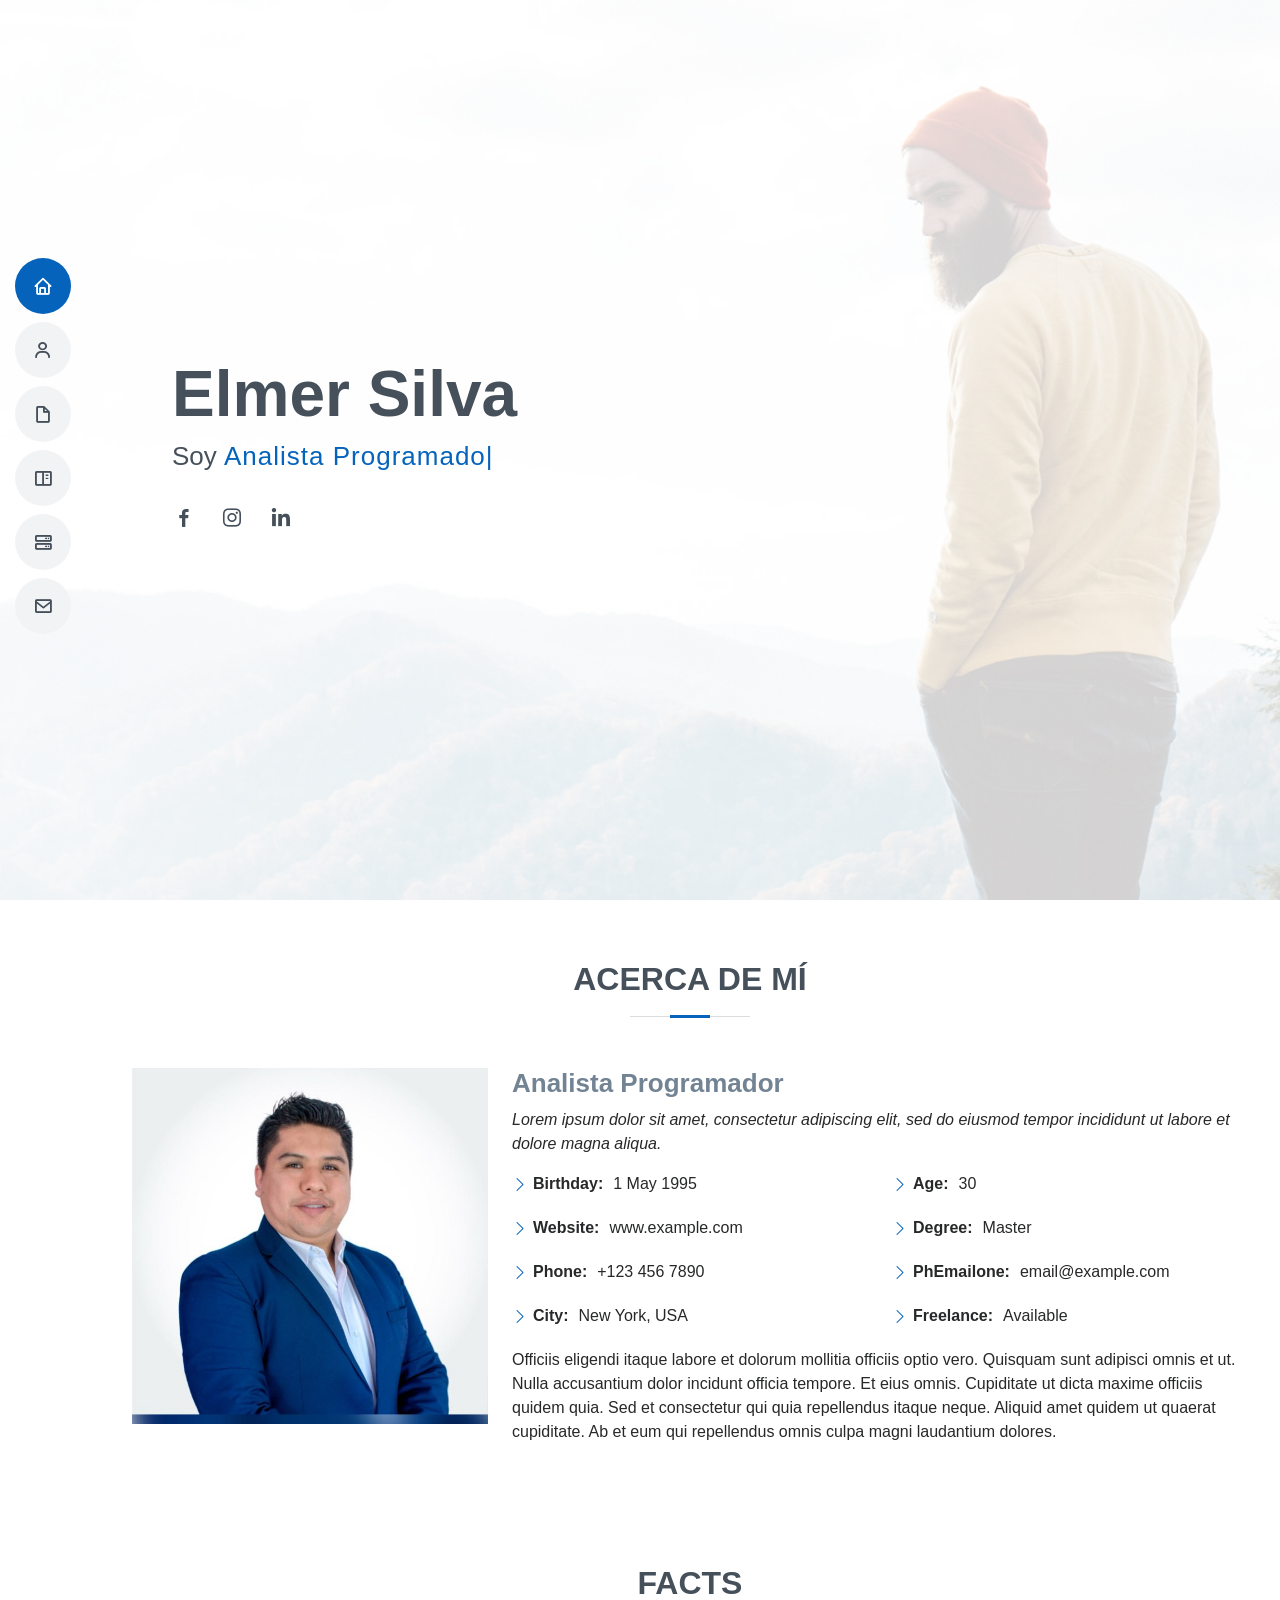
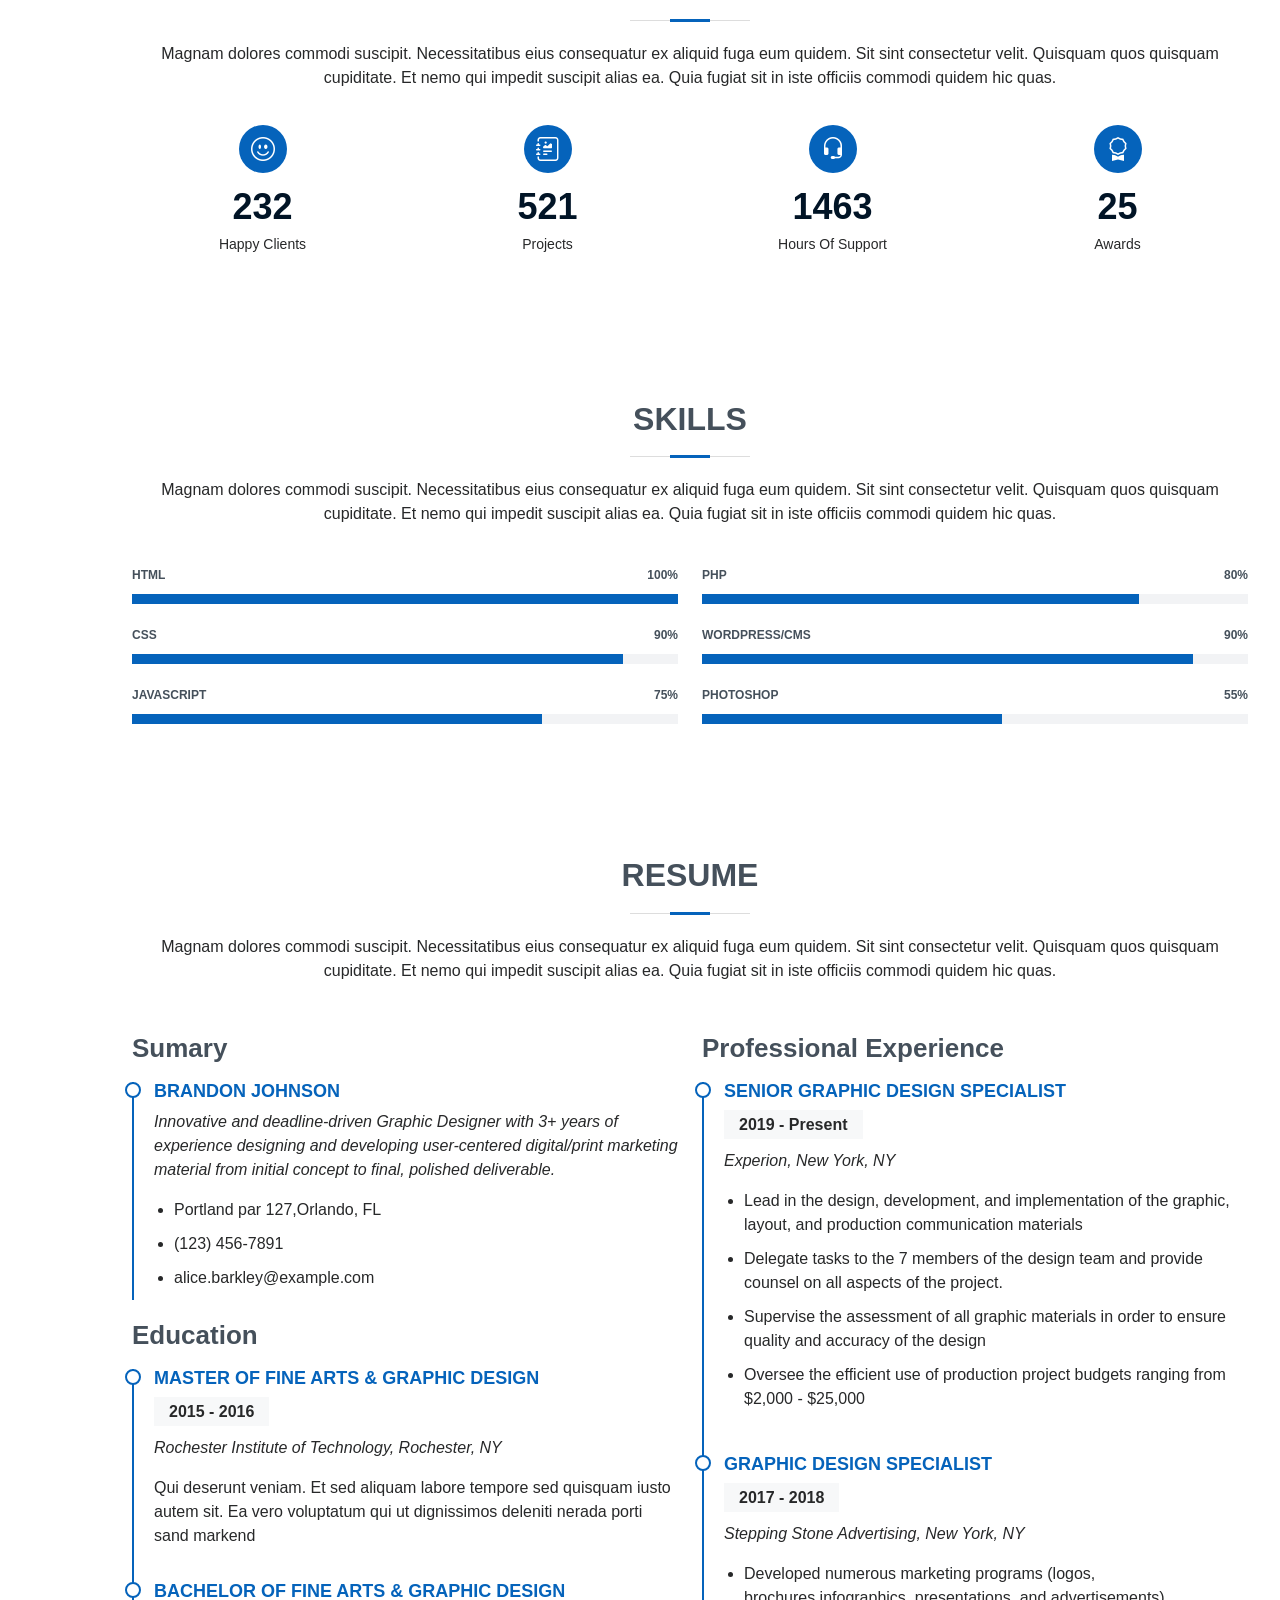
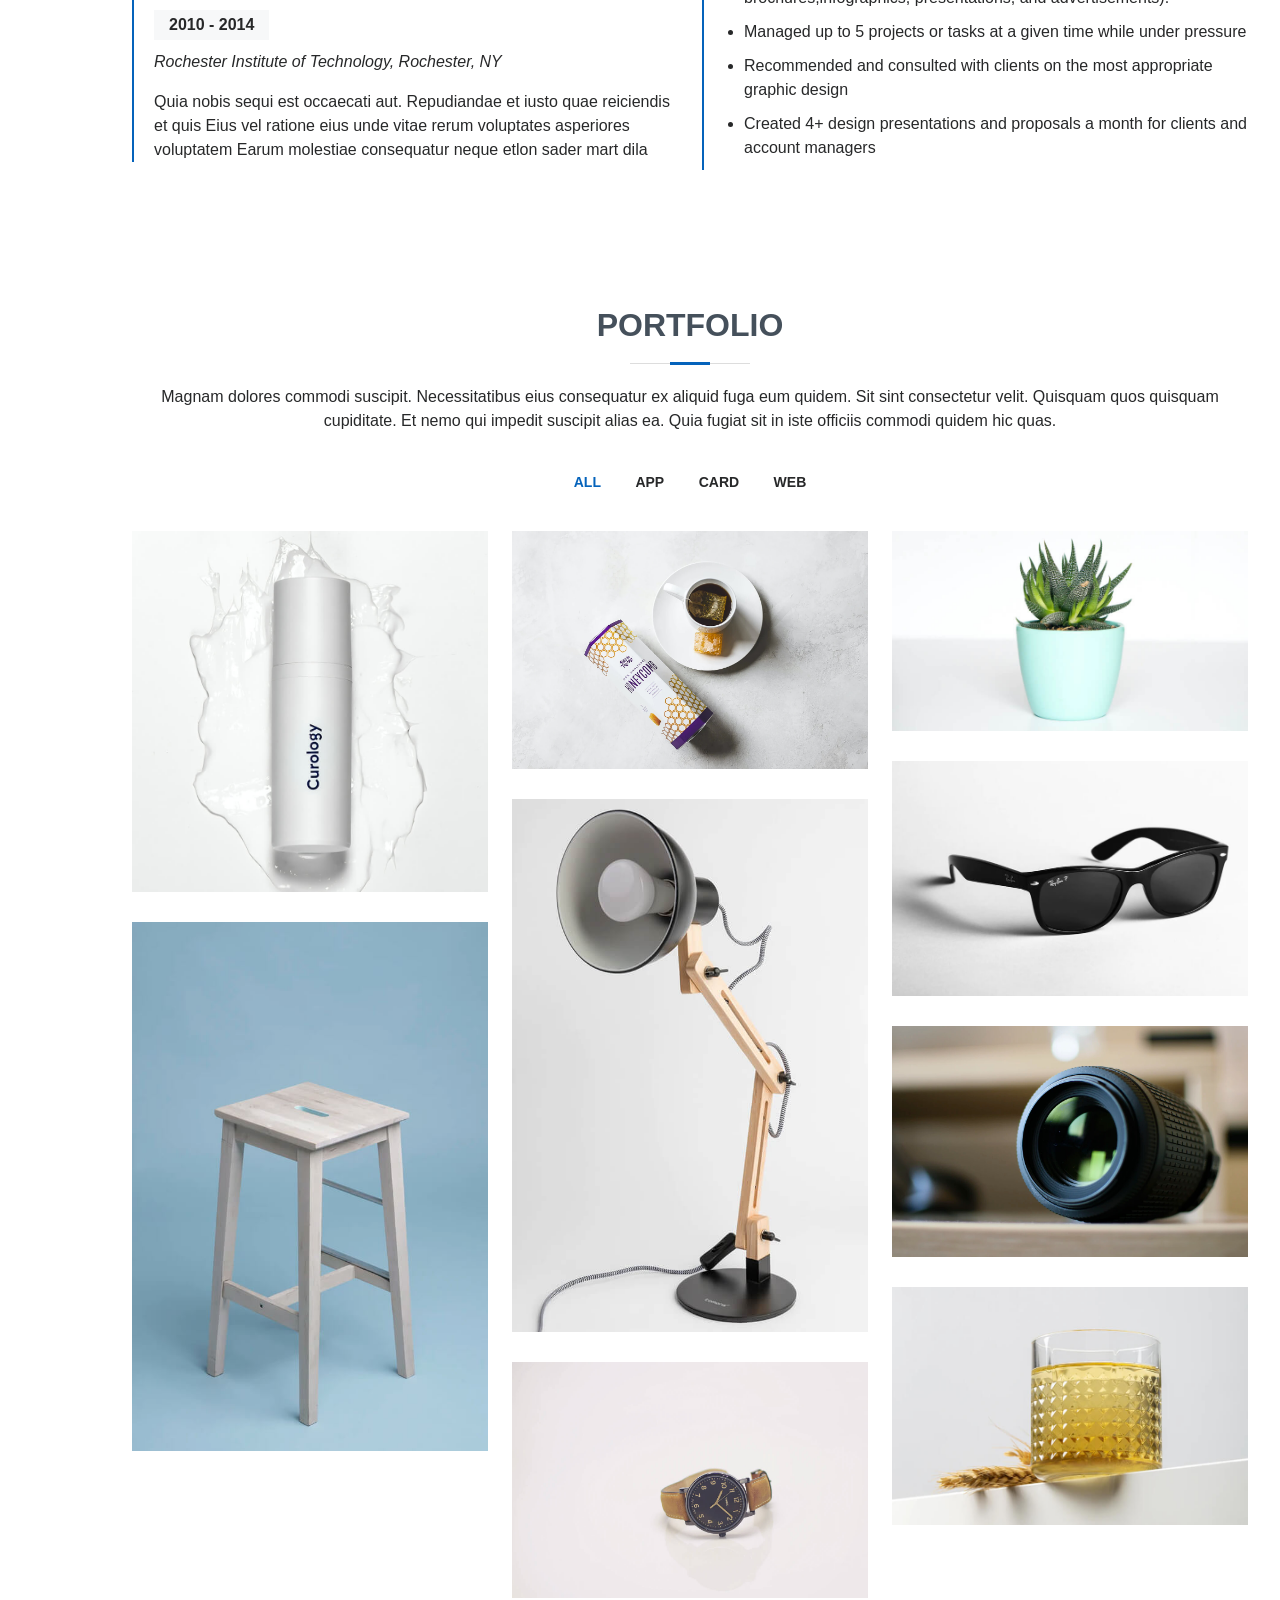
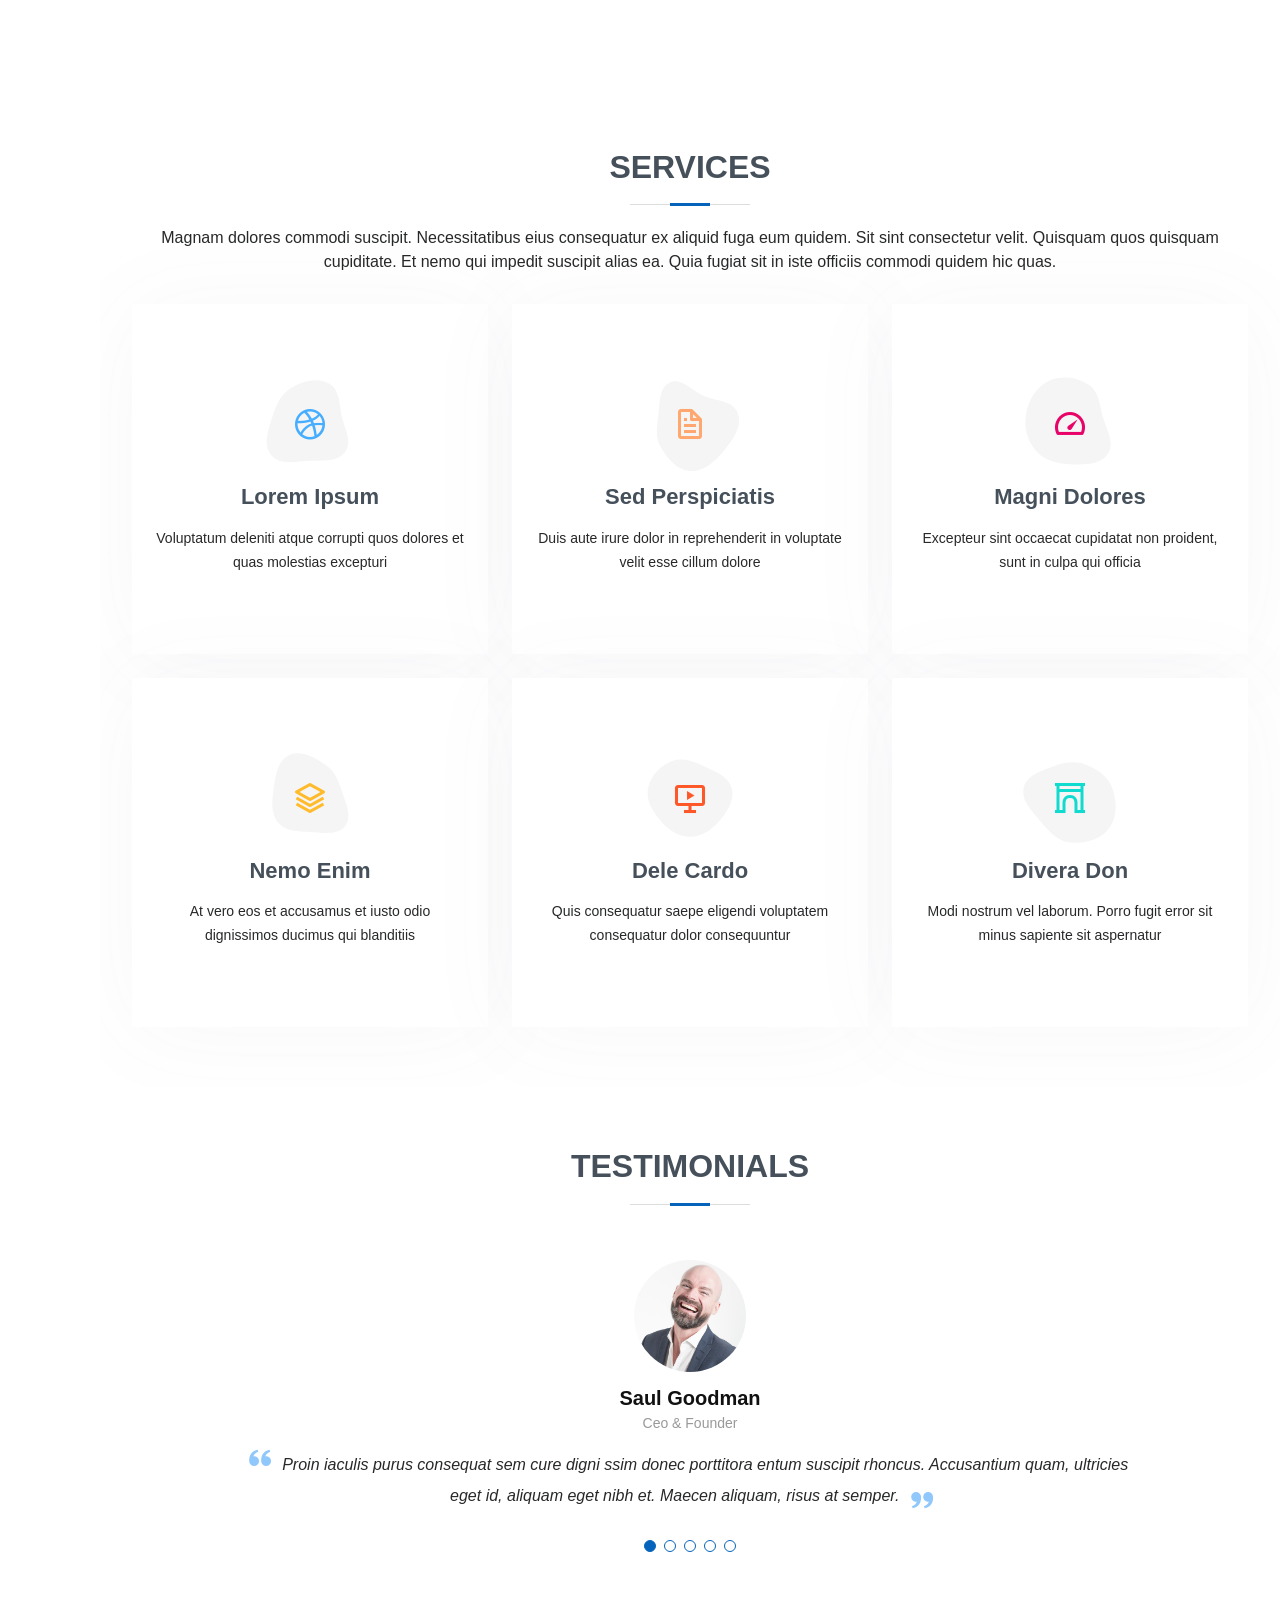
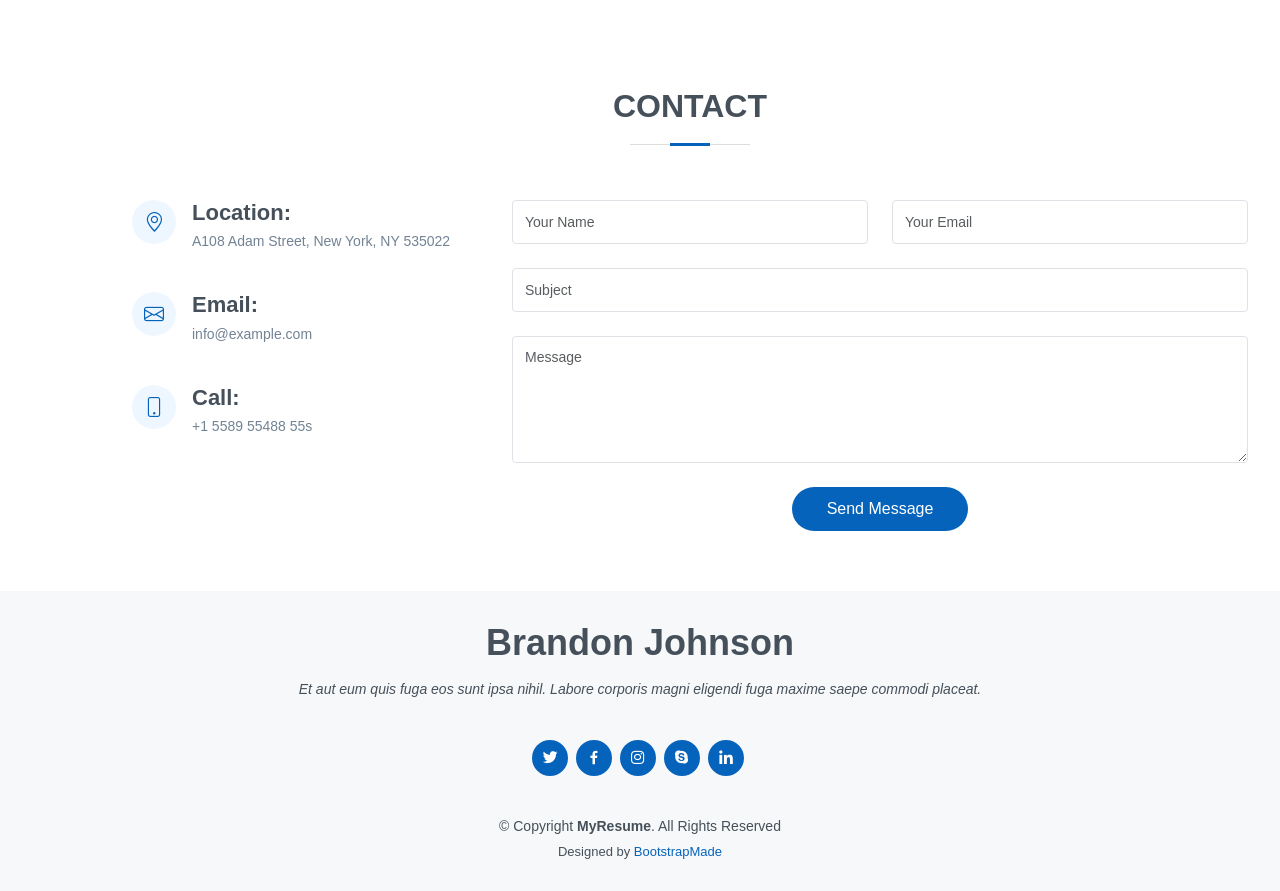
==== commit 88220b36: "Modificando Cv." ====
--- a/index.html
+++ b/index.html
@@ -61,13 +61,12 @@
   <section id="hero" class="d-flex flex-column justify-content-center">
     <div class="container" data-aos="zoom-in" data-aos-delay="100">
       <h1>Elmer Silva</h1>
-      <p>I'm <span class="typed" data-typed-items="Designer, Developer, Freelancer, Photographer"></span></p>
+      <p>Soy <span class="typed" data-typed-items=" Analista Programador"></span></p>
       <div class="social-links">
-        <a href="#" class="twitter"><i class="bx bxl-twitter"></i></a>
+        
         <a href="https://www.facebook.com/elmer.silv?locale=es_LA" class="facebook"><i class="bx bxl-facebook"></i></a>
         <a href="#" class="instagram"><i class="bx bxl-instagram"></i></a>
-        <a href="#" class="google-plus"><i class="bx bxl-skype"></i></a>
-        <a href="#" class="linkedin"><i class="bx bxl-linkedin"></i></a>
+        <a href="https://www.linkedin.com/in/elmer-silva-uriarte-162695135/" class="linkedin"><i class="bx bxl-linkedin"></i></a>
       </div>
     </div>
   </section><!-- End Hero -->
@@ -79,8 +78,8 @@
       <div class="container" data-aos="fade-up">
 
         <div class="section-title">
-          <h2>About</h2>
-          <p>Magnam dolores commodi suscipit. Necessitatibus eius consequatur ex aliquid fuga eum quidem. Sit sint consectetur velit. Quisquam quos quisquam cupiditate. Et nemo qui impedit suscipit alias ea. Quia fugiat sit in iste officiis commodi quidem hic quas.</p>
+          <h2>Acerca de mí</h2>
+          
         </div>
 
         <div class="row">
@@ -88,7 +87,7 @@
             <img src="assets/img/profile-img.jpg" class="img-fluid" alt="">
           </div>
           <div class="col-lg-8 pt-4 pt-lg-0 content">
-            <h3>UI/UX Designer &amp; Web Developer.</h3>
+            <h3>Analista Programador</h3>
             <p class="fst-italic">
               Lorem ipsum dolor sit amet, consectetur adipiscing elit, sed do eiusmod tempor incididunt ut labore et dolore
               magna aliqua.
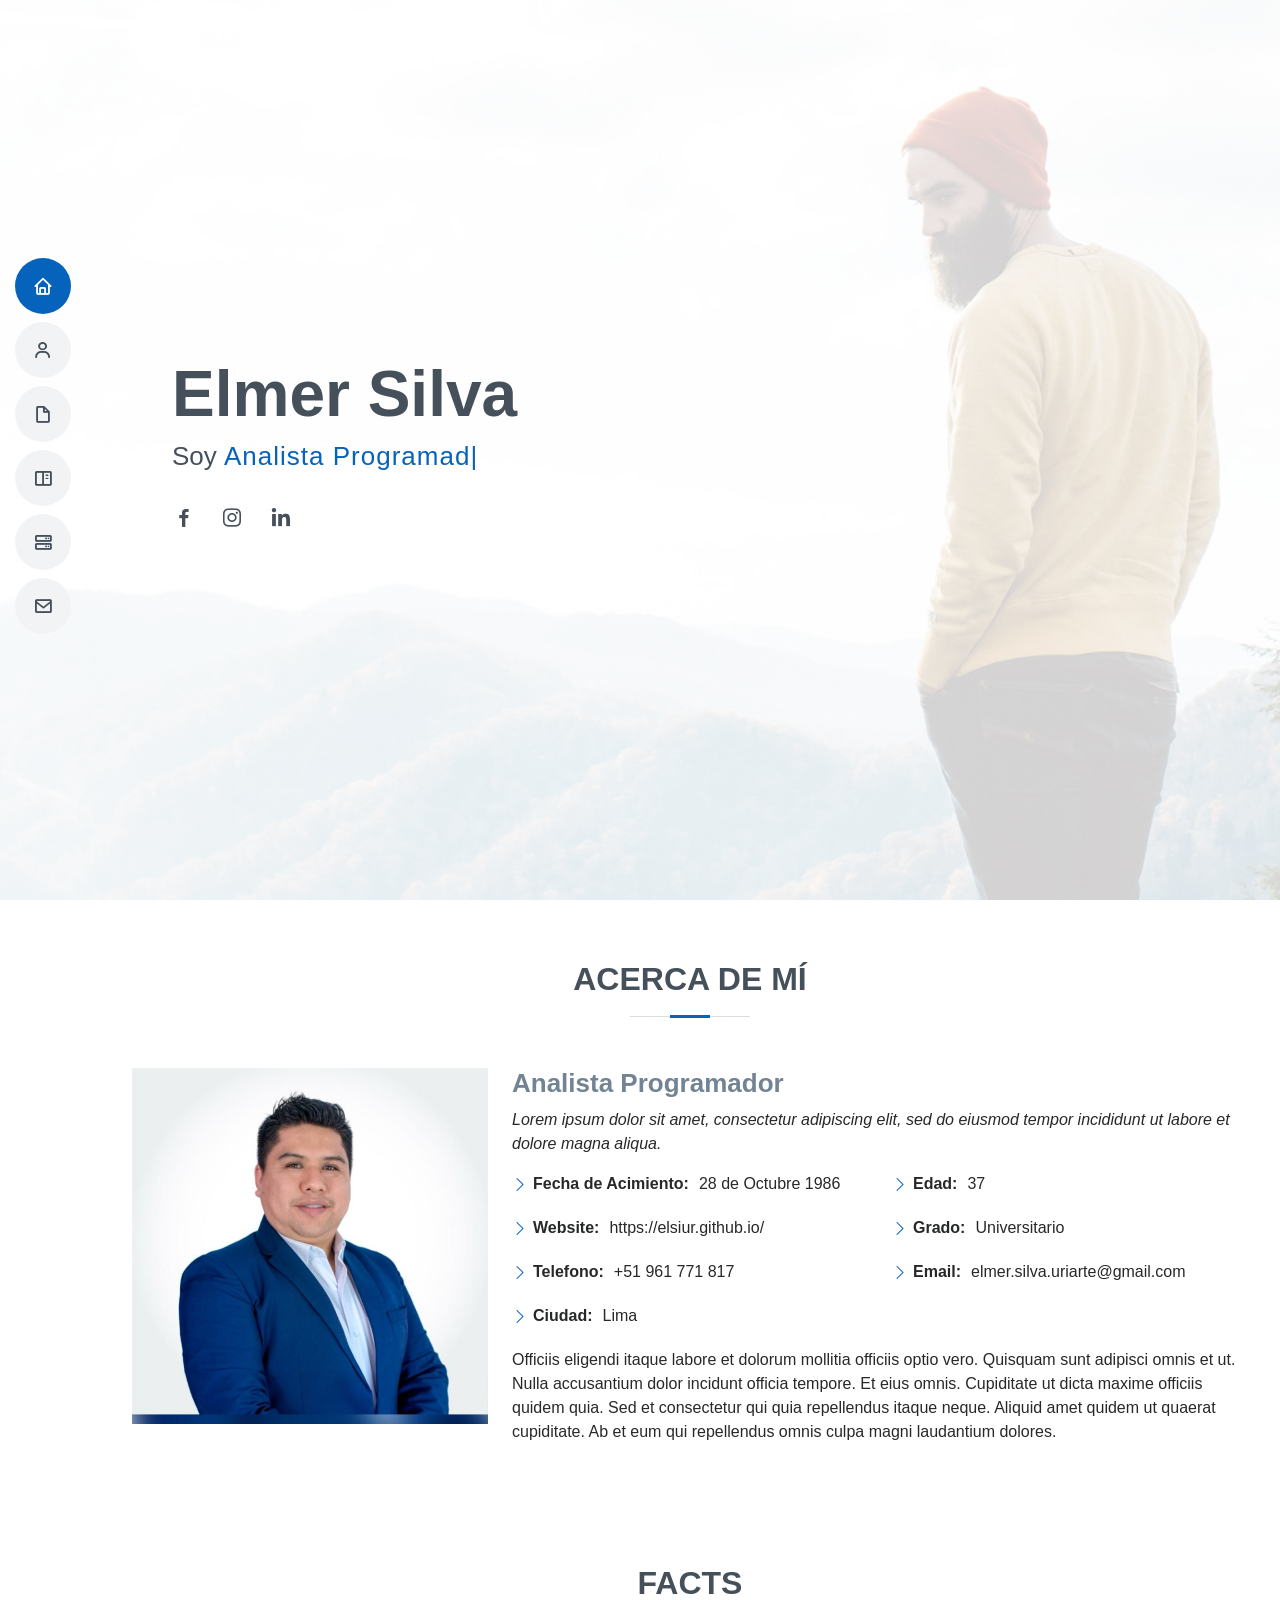
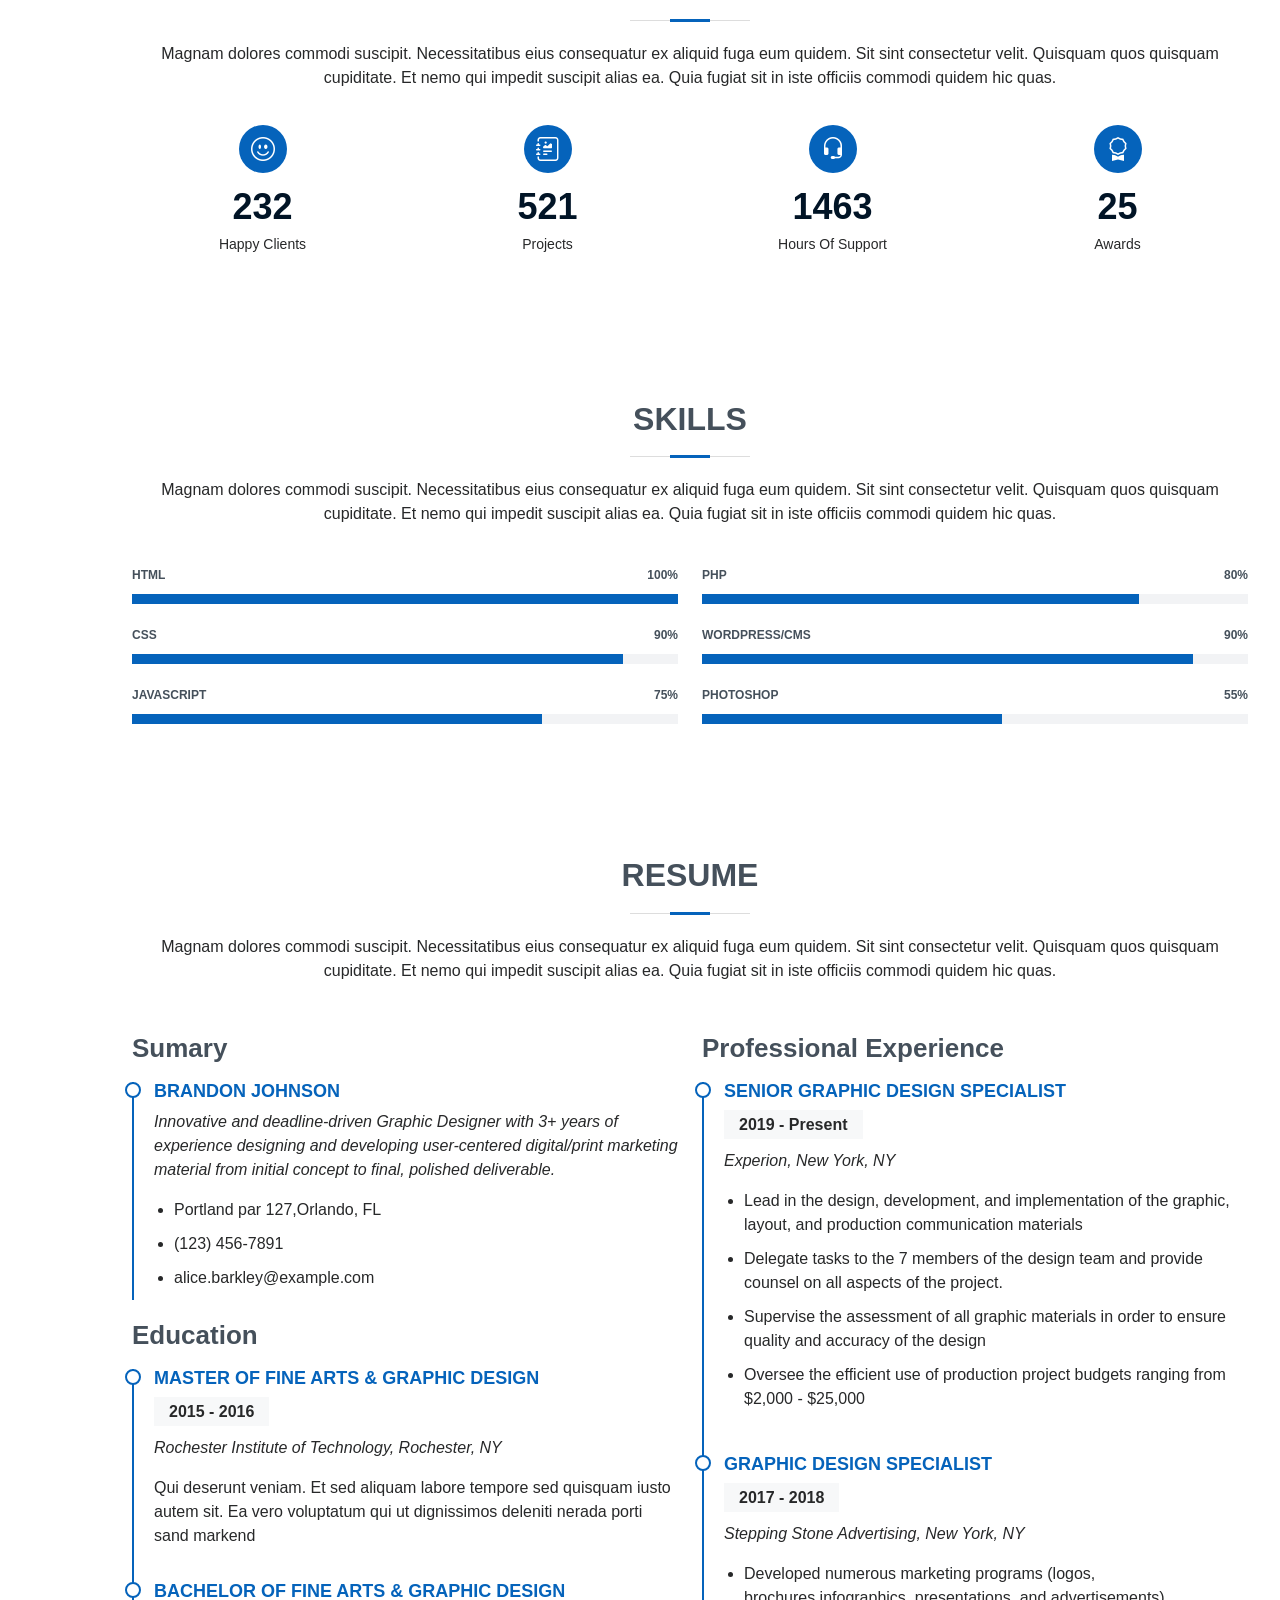
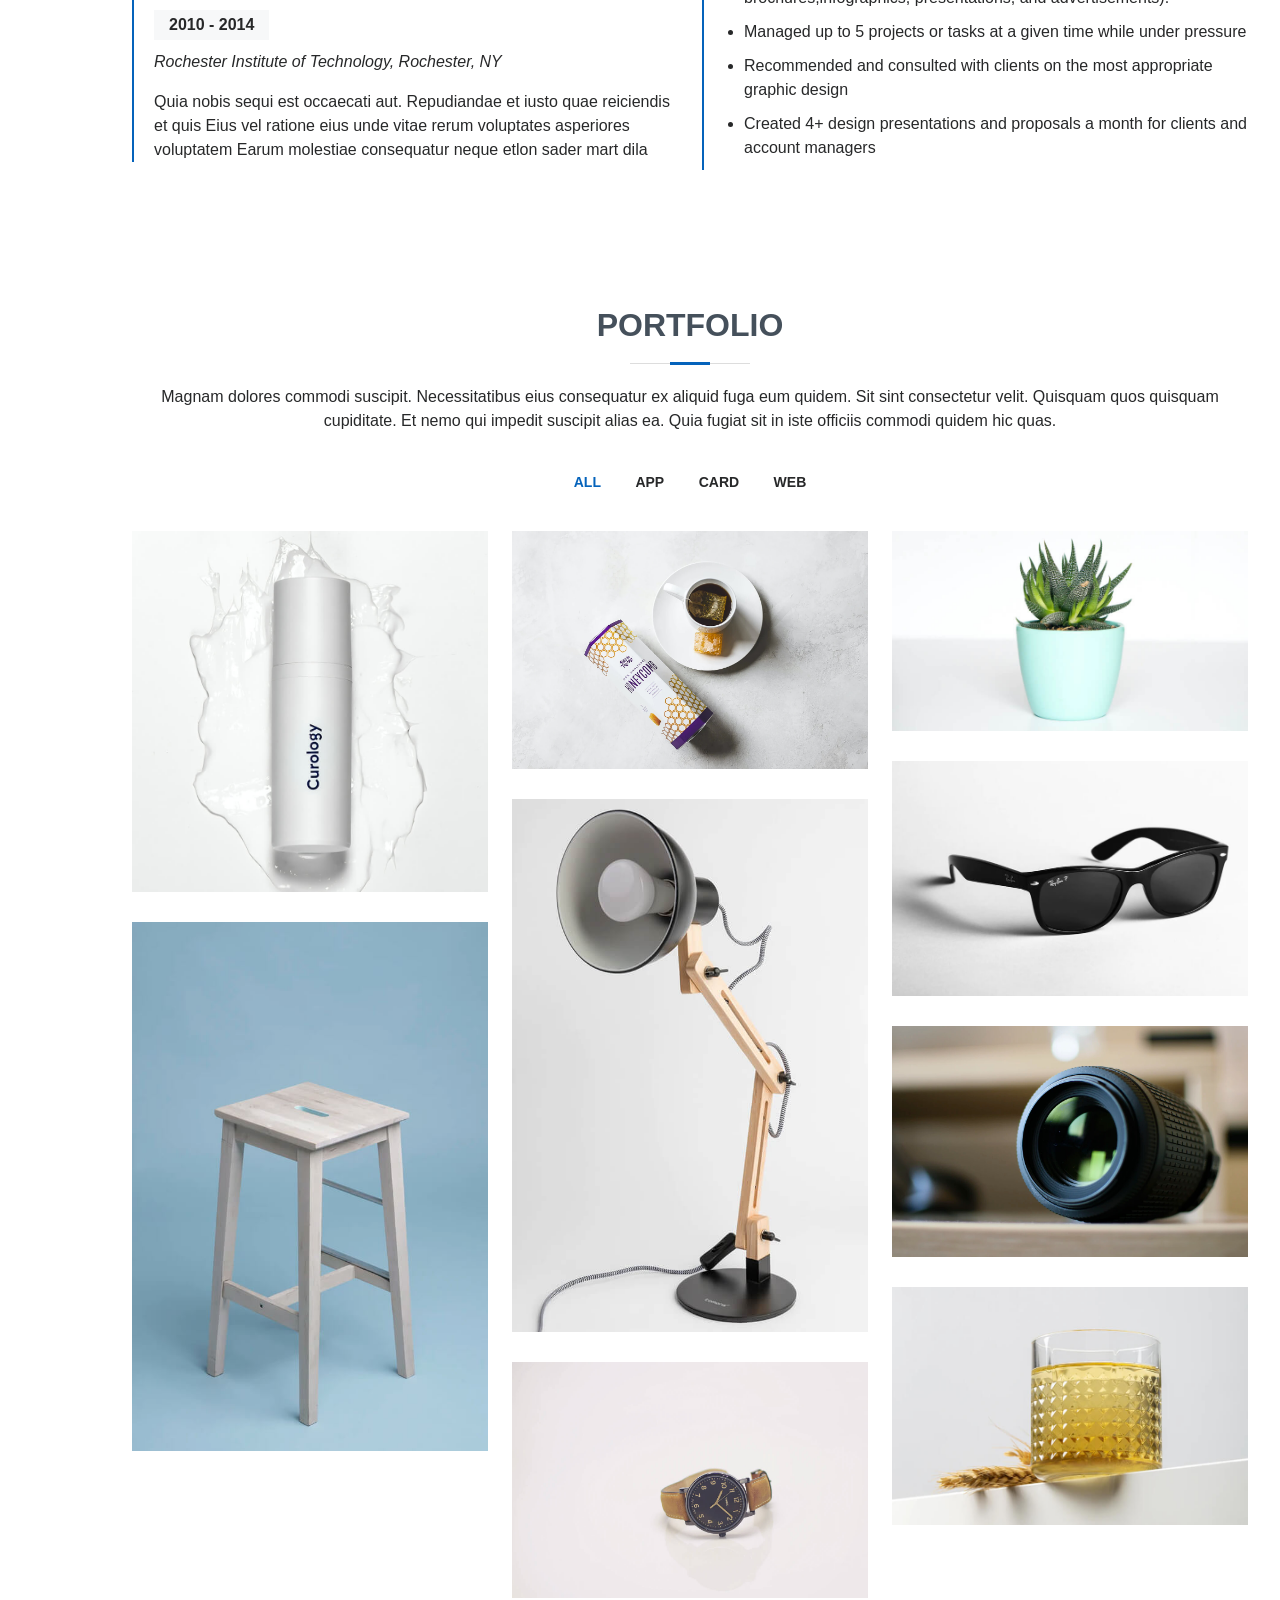
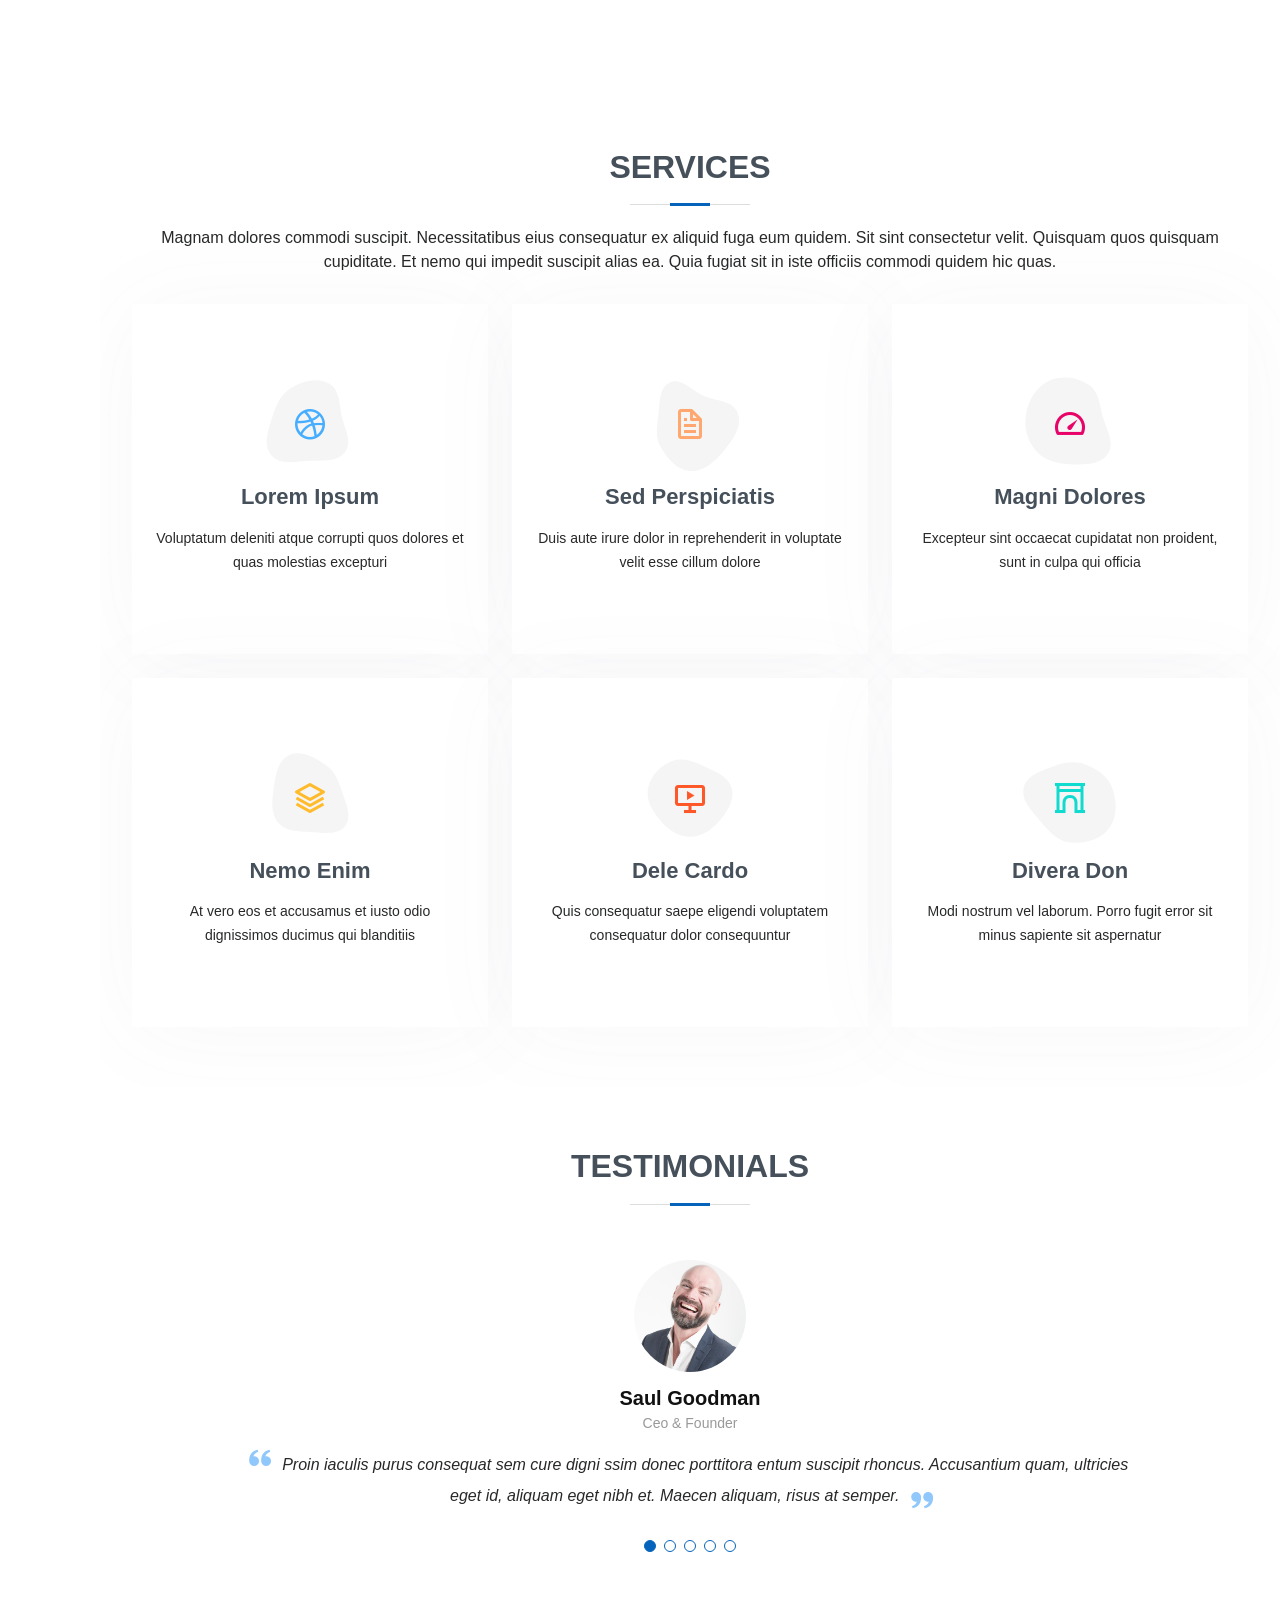
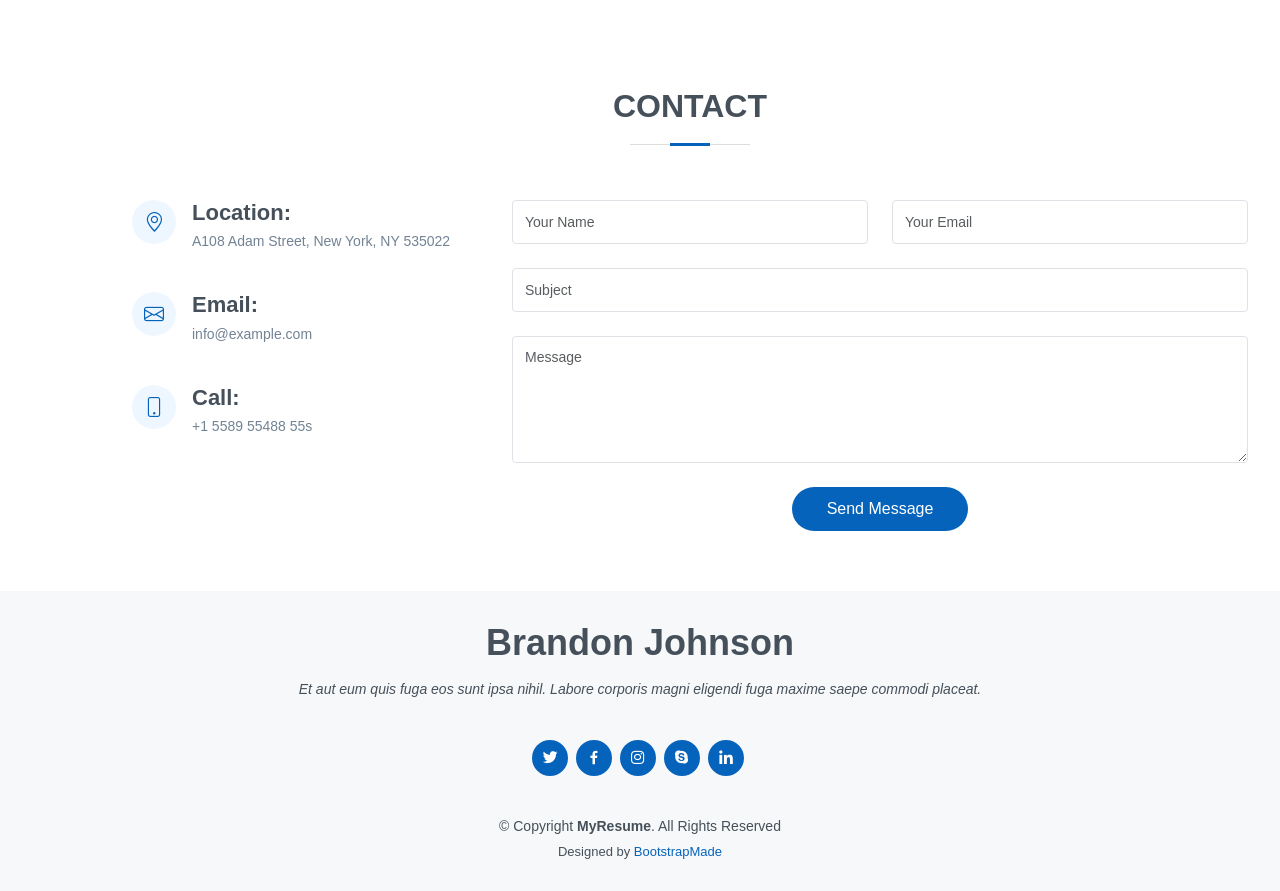
==== commit 2a3ac29b: "Modificacion2" ====
--- a/index.html
+++ b/index.html
@@ -47,11 +47,11 @@
     <nav id="navbar" class="navbar nav-menu">
       <ul>
         <li><a href="#hero" class="nav-link scrollto active"><i class="bx bx-home"></i> <span>Home</span></a></li>
-        <li><a href="#about" class="nav-link scrollto"><i class="bx bx-user"></i> <span>About</span></a></li>
-        <li><a href="#resume" class="nav-link scrollto"><i class="bx bx-file-blank"></i> <span>Resume</span></a></li>
+        <li><a href="#about" class="nav-link scrollto"><i class="bx bx-user"></i> <span>Acerca de Mi</span></a></li>
+        <li><a href="#resume" class="nav-link scrollto"><i class="bx bx-file-blank"></i> <span>Resumen</span></a></li>
         <li><a href="#portfolio" class="nav-link scrollto"><i class="bx bx-book-content"></i> <span>Portfolio</span></a></li>
-        <li><a href="#services" class="nav-link scrollto"><i class="bx bx-server"></i> <span>Services</span></a></li>
-        <li><a href="#contact" class="nav-link scrollto"><i class="bx bx-envelope"></i> <span>Contact</span></a></li>
+        <li><a href="#services" class="nav-link scrollto"><i class="bx bx-server"></i> <span>Servicios</span></a></li>
+        <li><a href="#contact" class="nav-link scrollto"><i class="bx bx-envelope"></i> <span>Contacto</span></a></li>
       </ul>
     </nav><!-- .nav-menu -->
 
@@ -95,18 +95,18 @@
             <div class="row">
               <div class="col-lg-6">
                 <ul>
-                  <li><i class="bi bi-chevron-right"></i> <strong>Birthday:</strong> <span>1 May 1995</span></li>
-                  <li><i class="bi bi-chevron-right"></i> <strong>Website:</strong> <span>www.example.com</span></li>
-                  <li><i class="bi bi-chevron-right"></i> <strong>Phone:</strong> <span>+123 456 7890</span></li>
-                  <li><i class="bi bi-chevron-right"></i> <strong>City:</strong> <span>New York, USA</span></li>
+                  <li><i class="bi bi-chevron-right"></i> <strong>Fecha de Acimiento:</strong> <span>28 de Octubre 1986</span></li>
+                  <li><i class="bi bi-chevron-right"></i> <strong>Website:</strong> <span>https://elsiur.github.io/</span></li>
+                  <li><i class="bi bi-chevron-right"></i> <strong>Telefono:</strong> <span>+51 961 771 817</span></li>
+                  <li><i class="bi bi-chevron-right"></i> <strong>Ciudad:</strong> <span>Lima</span></li>
                 </ul>
               </div>
               <div class="col-lg-6">
                 <ul>
-                  <li><i class="bi bi-chevron-right"></i> <strong>Age:</strong> <span>30</span></li>
-                  <li><i class="bi bi-chevron-right"></i> <strong>Degree:</strong> <span>Master</span></li>
-                  <li><i class="bi bi-chevron-right"></i> <strong>PhEmailone:</strong> <span>email@example.com</span></li>
-                  <li><i class="bi bi-chevron-right"></i> <strong>Freelance:</strong> <span>Available</span></li>
+                  <li><i class="bi bi-chevron-right"></i> <strong>Edad:</strong> <span>37</span></li>
+                  <li><i class="bi bi-chevron-right"></i> <strong>Grado:</strong> <span>Universitario</span></li>
+                  <li><i class="bi bi-chevron-right"></i> <strong>Email:</strong> <span>elmer.silva.uriarte@gmail.com</span></li>
+                  
                 </ul>
               </div>
             </div>
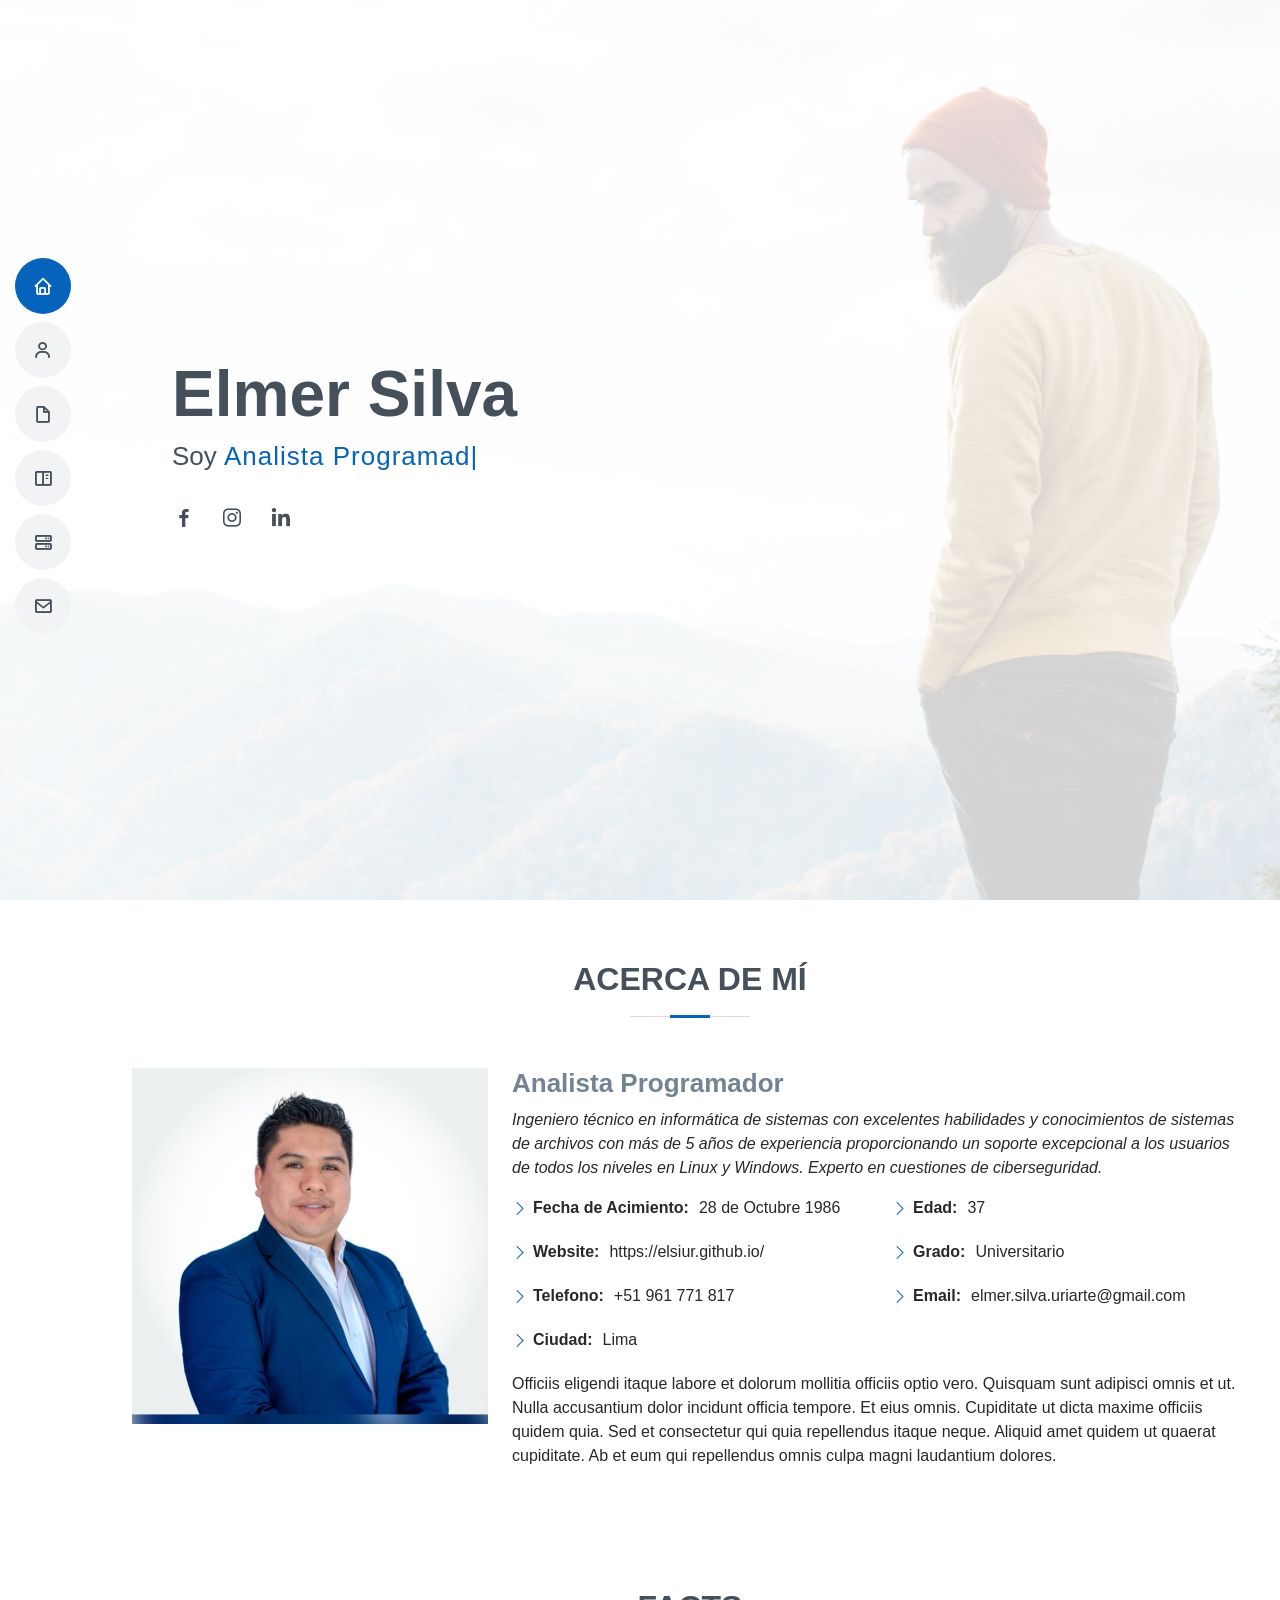
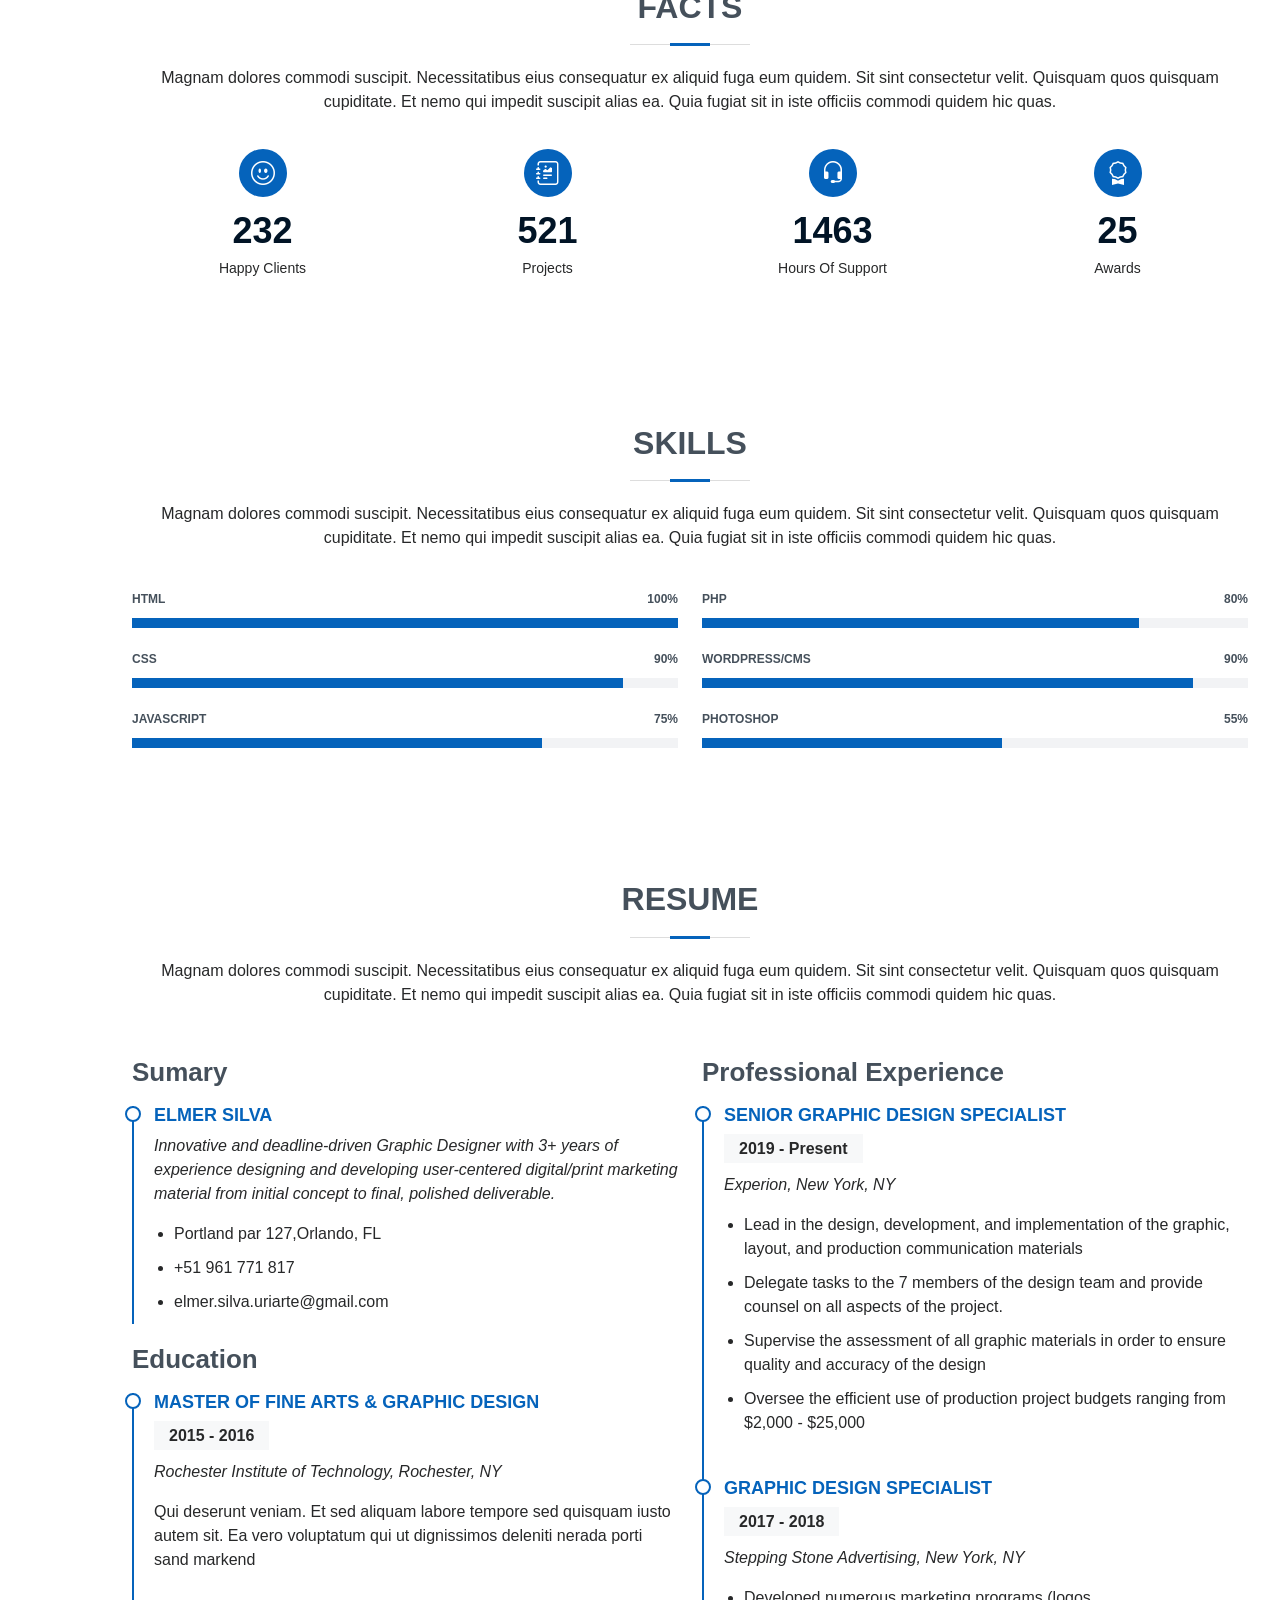
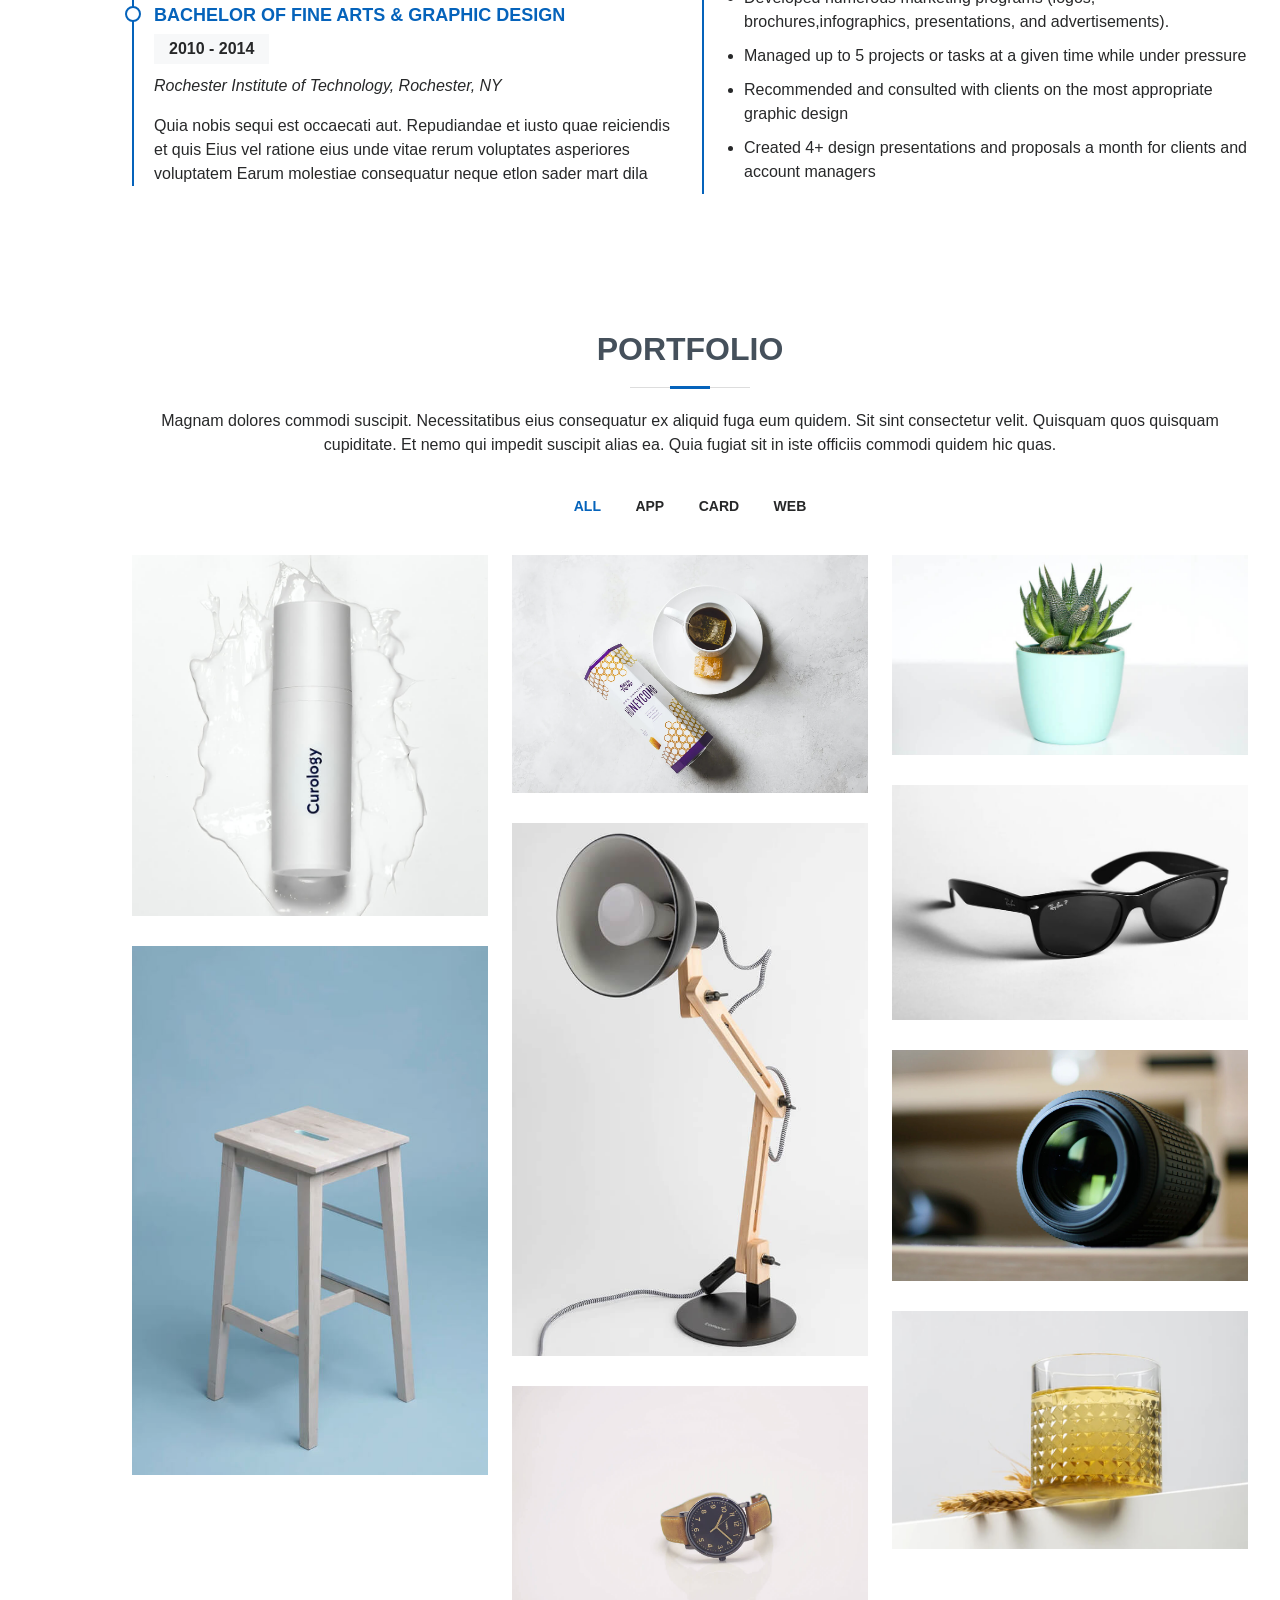
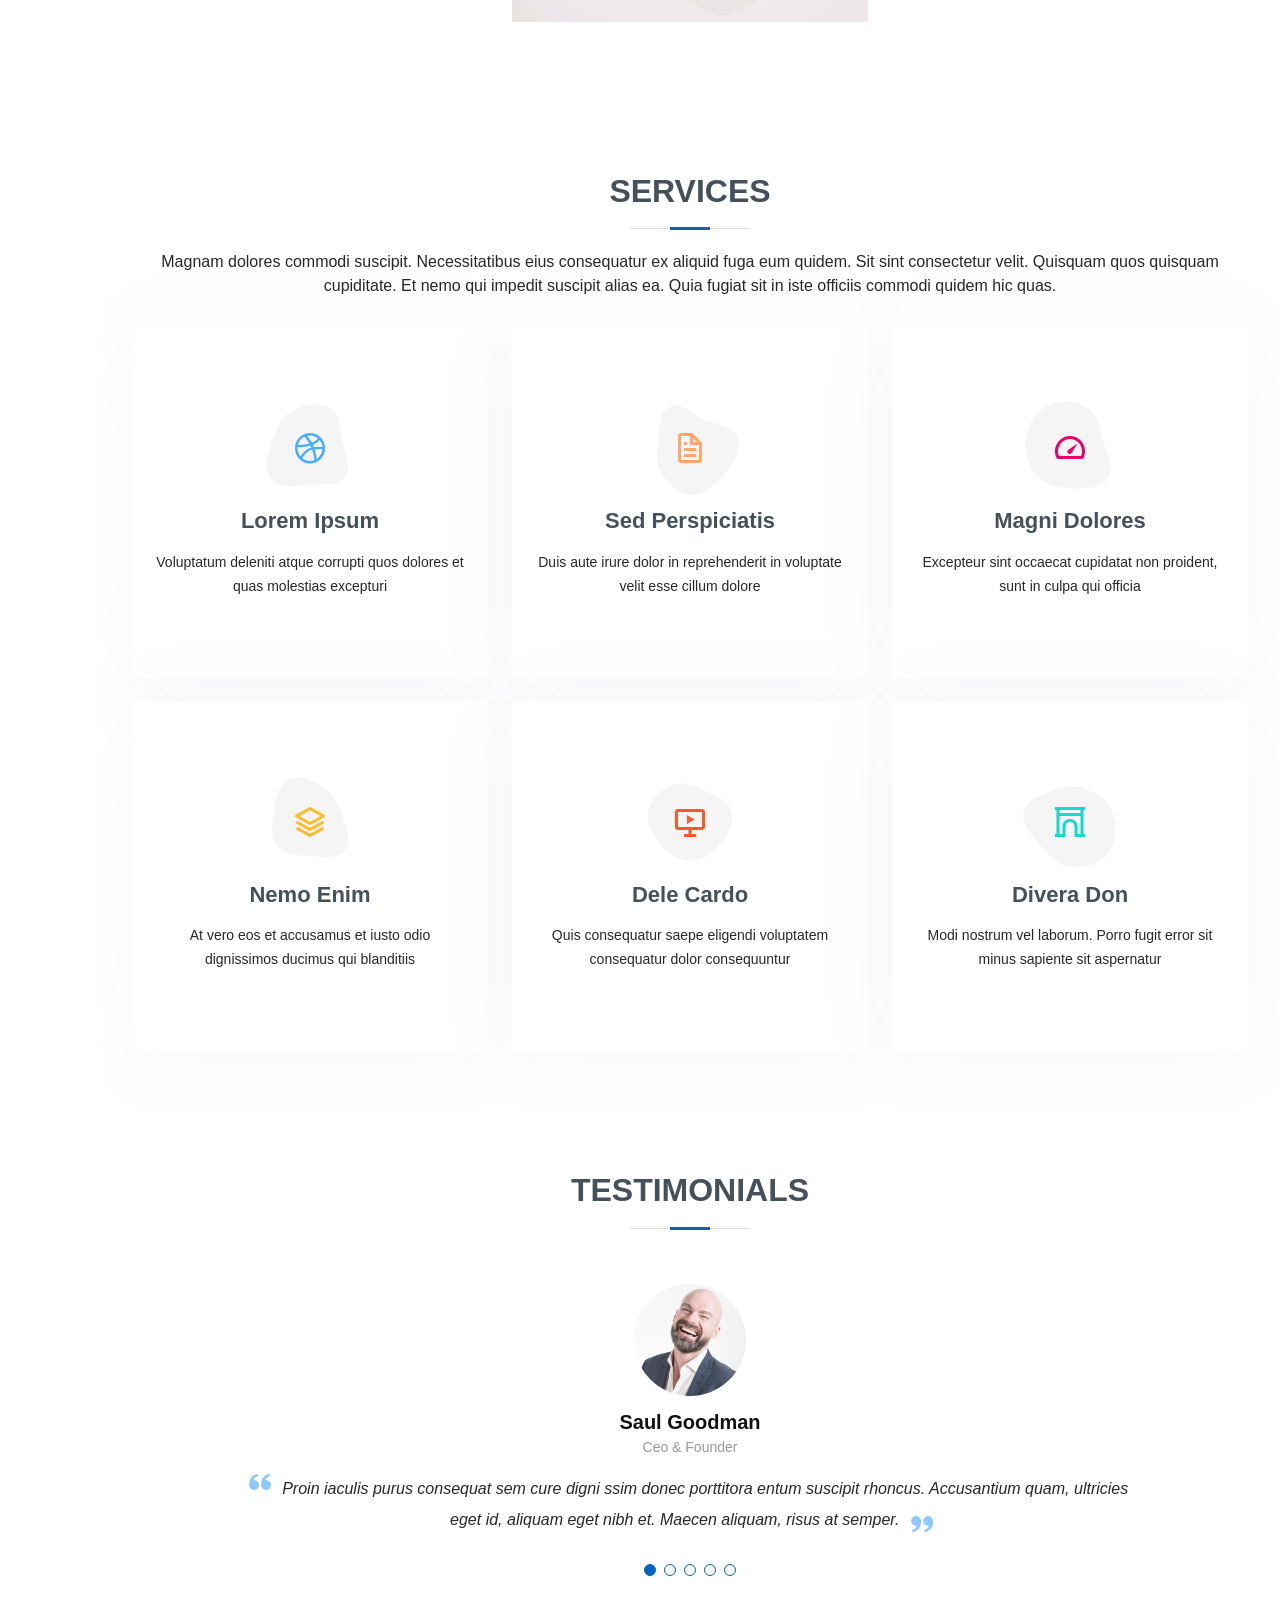
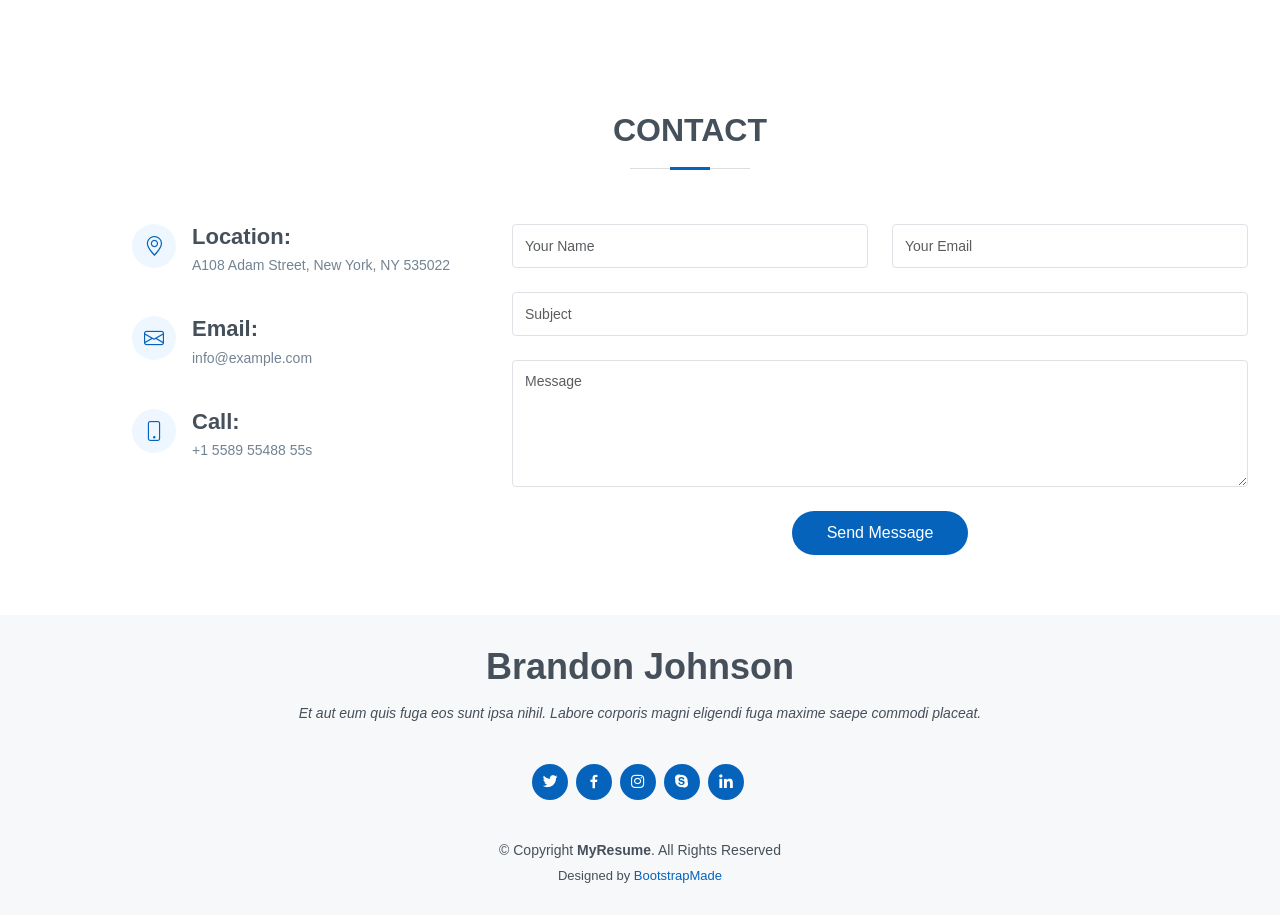
==== commit 20ddf818: "tercer avance" ====
--- a/index.html
+++ b/index.html
@@ -89,8 +89,7 @@
           <div class="col-lg-8 pt-4 pt-lg-0 content">
             <h3>Analista Programador</h3>
             <p class="fst-italic">
-              Lorem ipsum dolor sit amet, consectetur adipiscing elit, sed do eiusmod tempor incididunt ut labore et dolore
-              magna aliqua.
+              Ingeniero técnico en informática de sistemas con excelentes habilidades y conocimientos de sistemas de archivos con más de 5 años de experiencia proporcionando un soporte excepcional a los usuarios de todos los niveles en Linux y Windows. Experto en cuestiones de ciberseguridad.
             </p>
             <div class="row">
               <div class="col-lg-6">
@@ -247,12 +246,12 @@
           <div class="col-lg-6">
             <h3 class="resume-title">Sumary</h3>
             <div class="resume-item pb-0">
-              <h4>Brandon Johnson</h4>
+              <h4>Elmer Silva</h4>
               <p><em>Innovative and deadline-driven Graphic Designer with 3+ years of experience designing and developing user-centered digital/print marketing material from initial concept to final, polished deliverable.</em></p>
               <ul>
                 <li>Portland par 127,Orlando, FL</li>
-                <li>(123) 456-7891</li>
-                <li>alice.barkley@example.com</li>
+                <li>+51 961 771 817</li>
+                <li>elmer.silva.uriarte@gmail.com</li>
               </ul>
             </div>
 
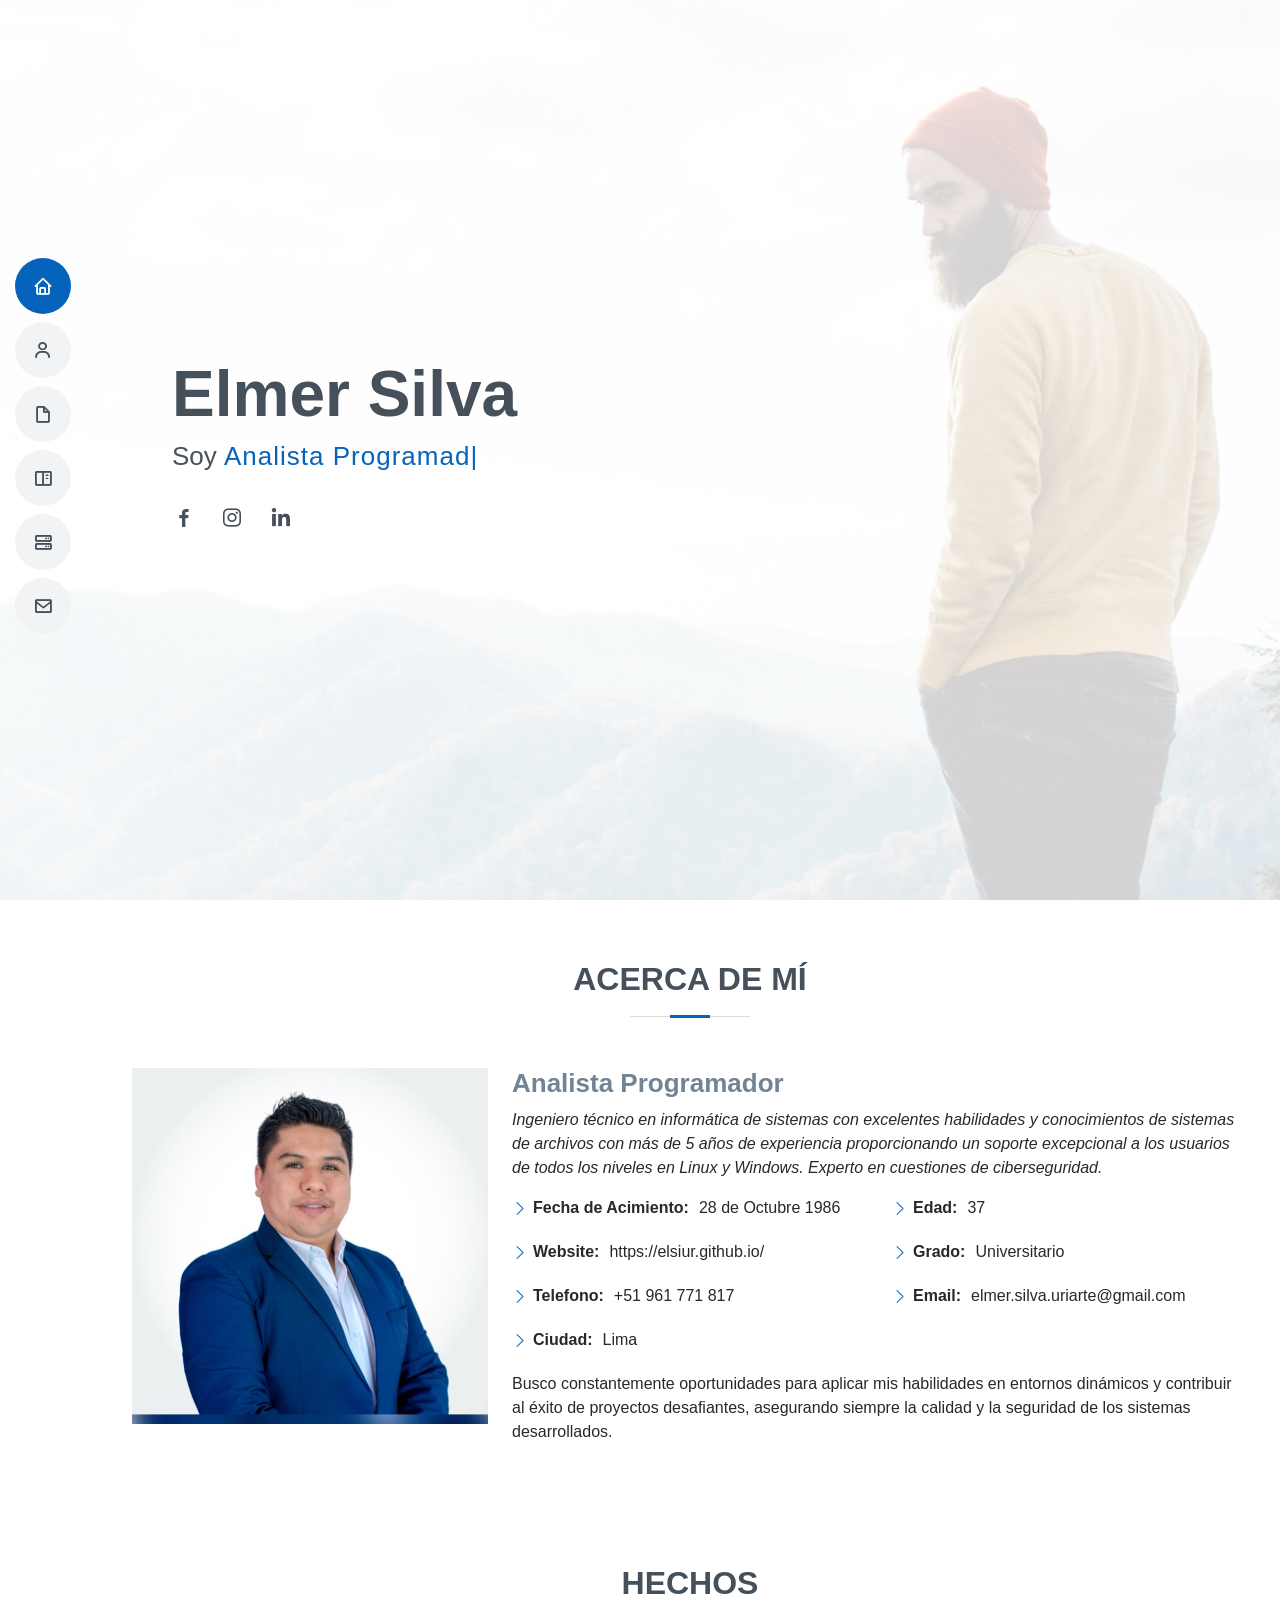
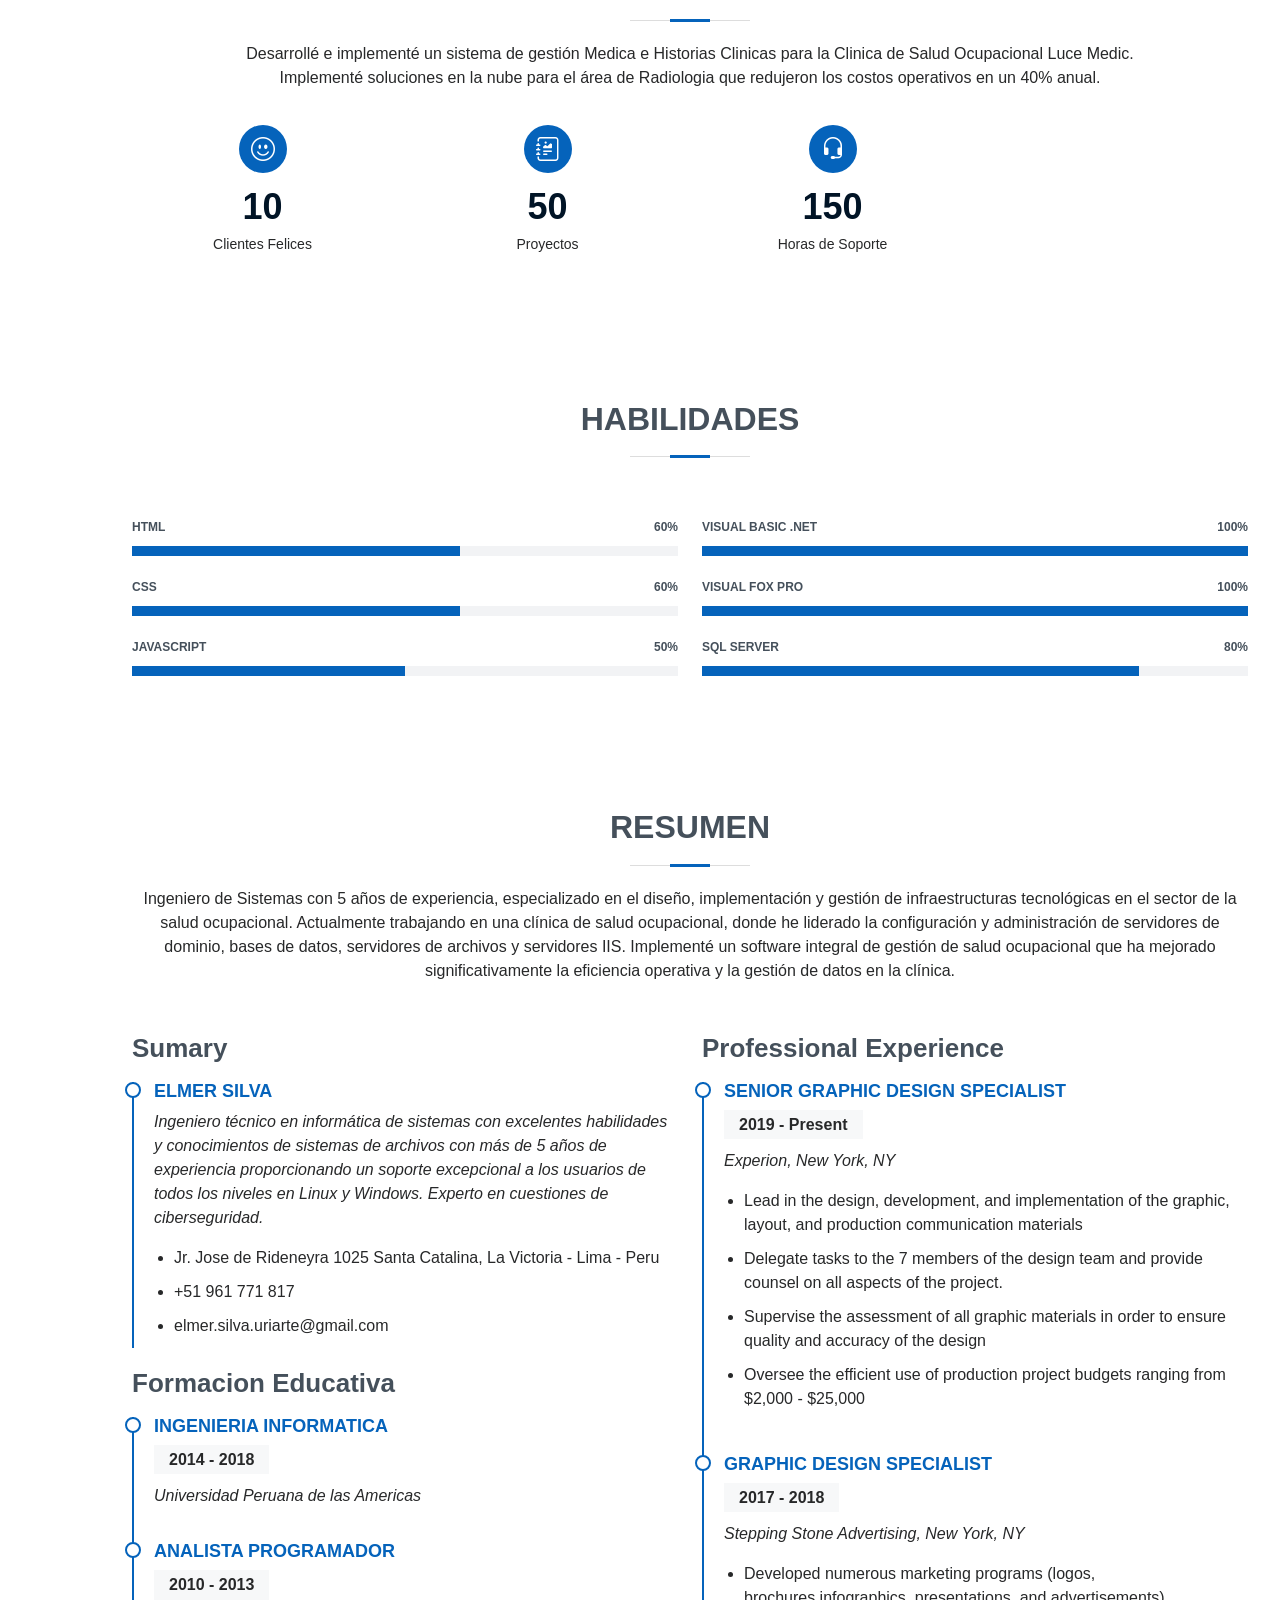
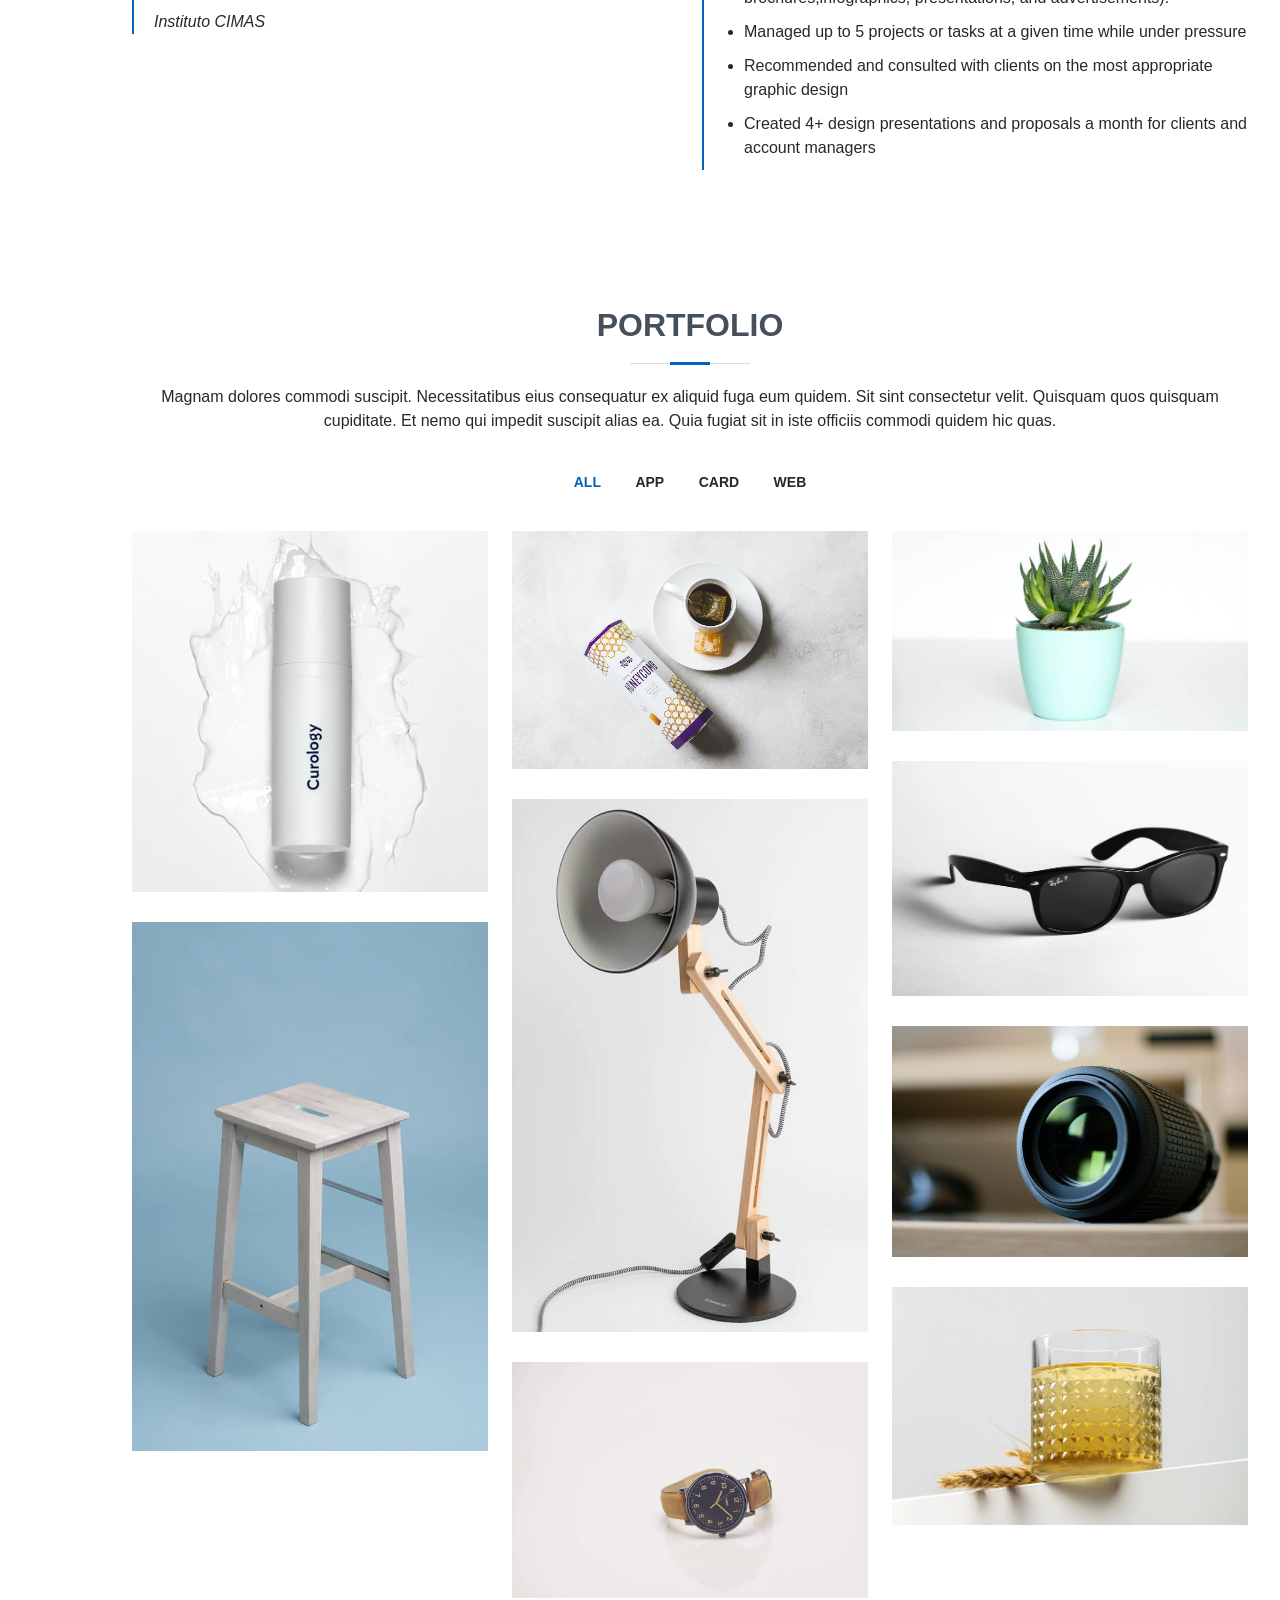
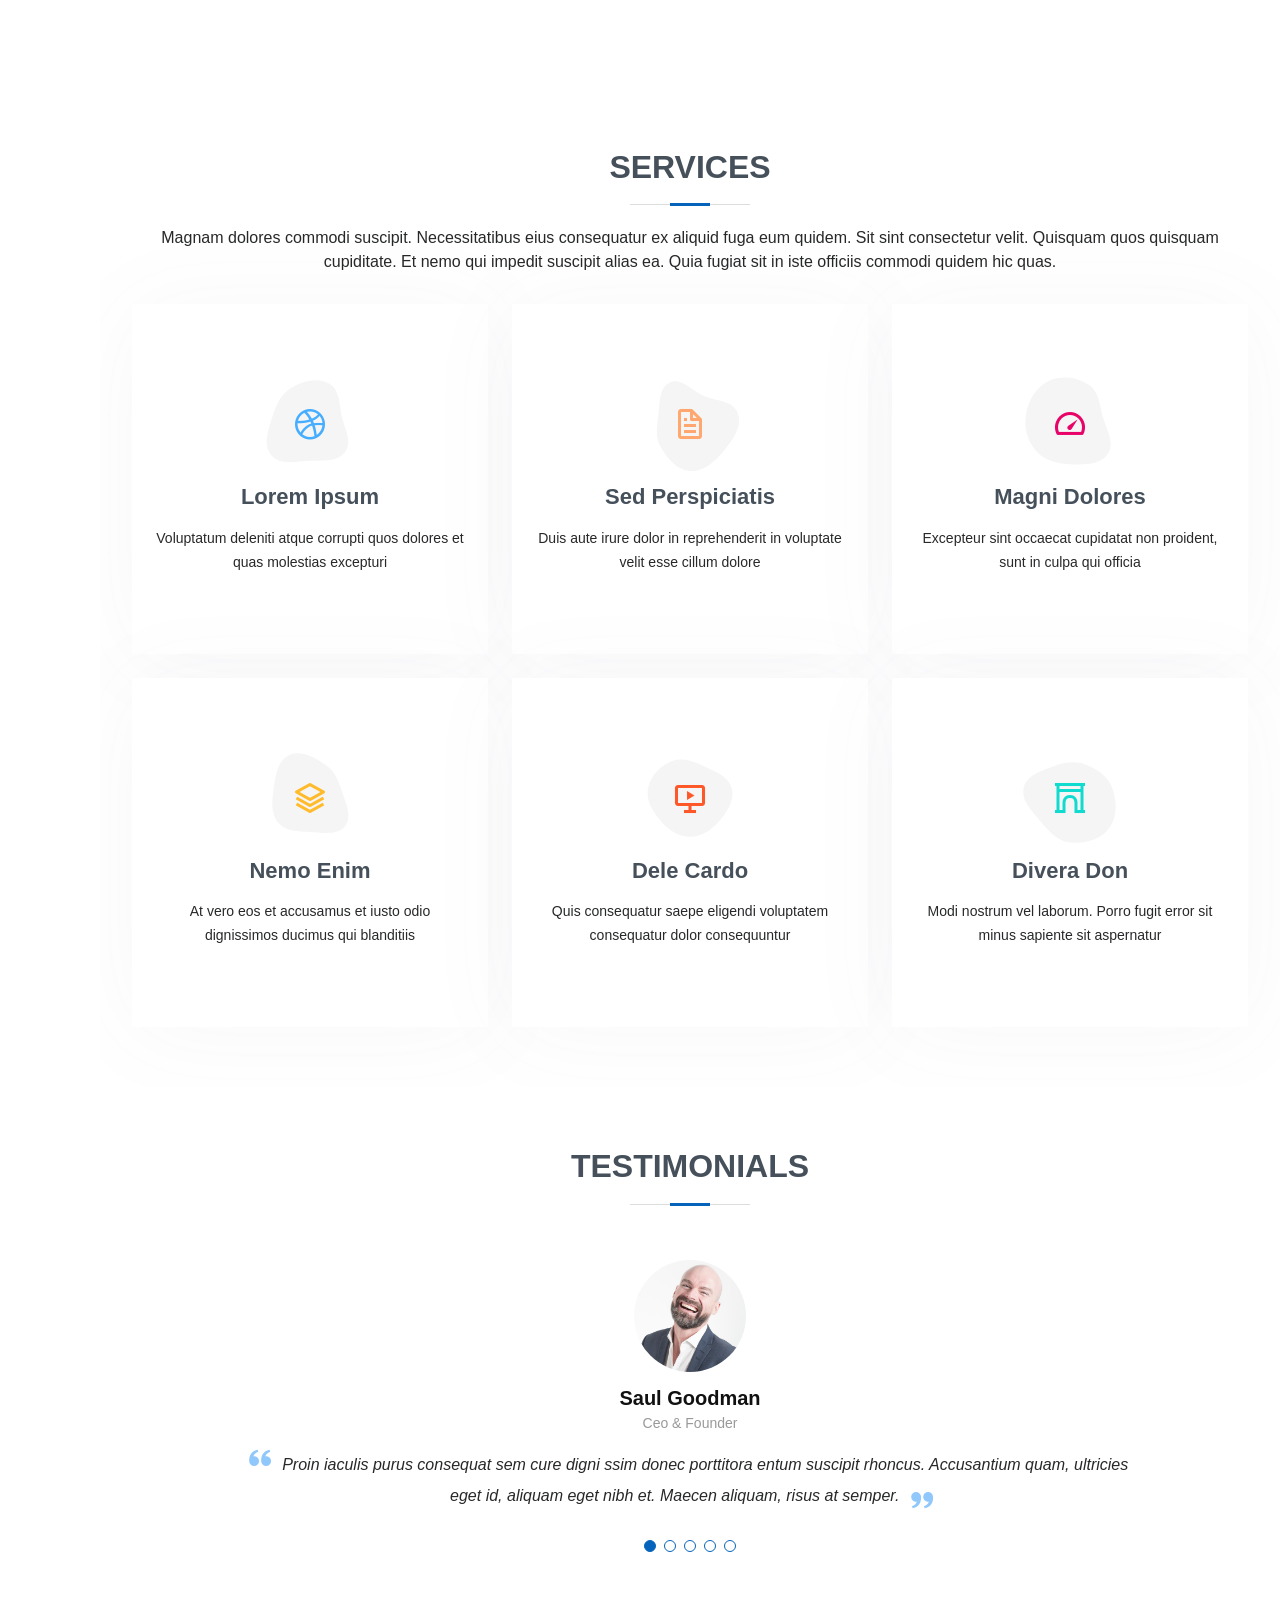
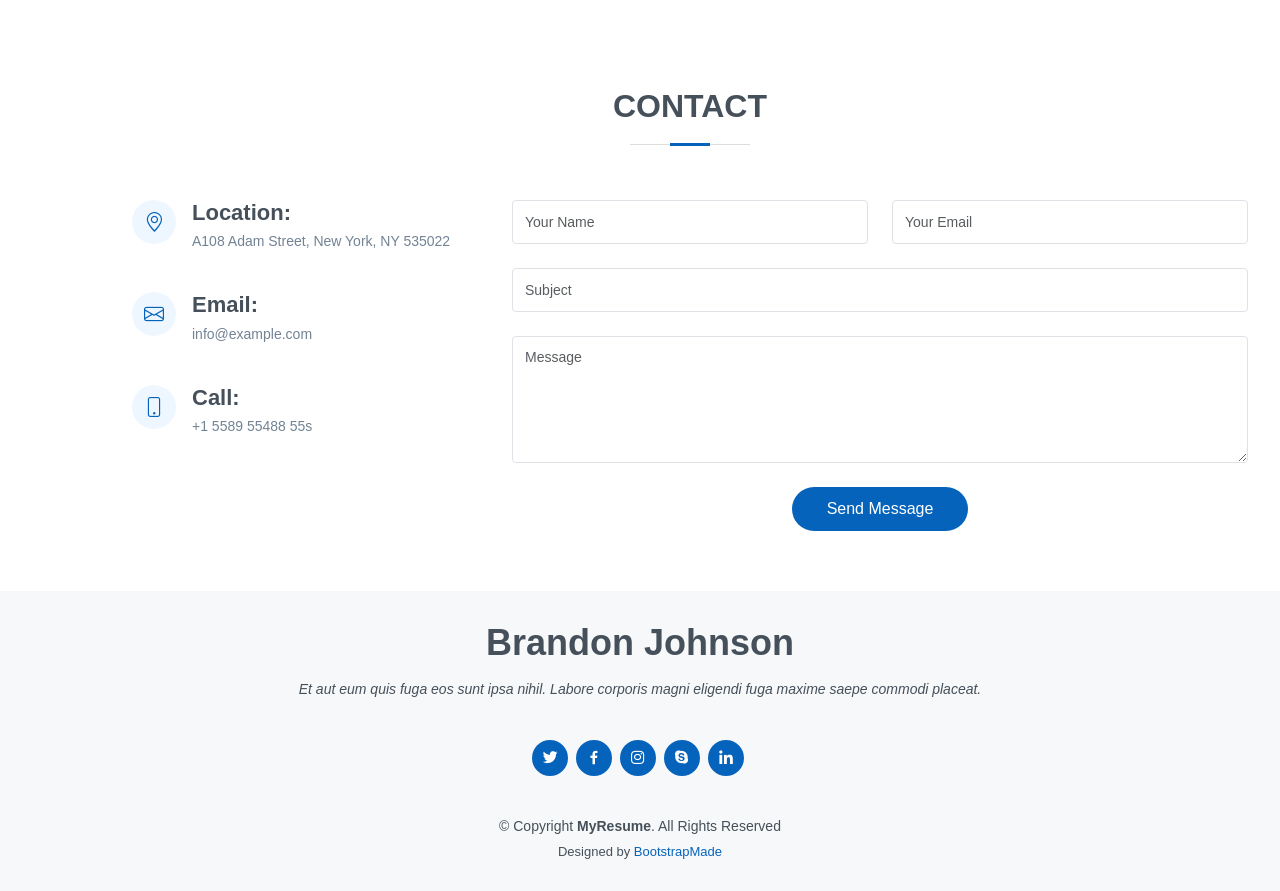
==== commit 669829c6: "Avance del 70 de CV" ====
--- a/index.html
+++ b/index.html
@@ -110,8 +110,7 @@
               </div>
             </div>
             <p>
-              Officiis eligendi itaque labore et dolorum mollitia officiis optio vero. Quisquam sunt adipisci omnis et ut. Nulla accusantium dolor incidunt officia tempore. Et eius omnis.
-              Cupiditate ut dicta maxime officiis quidem quia. Sed et consectetur qui quia repellendus itaque neque. Aliquid amet quidem ut quaerat cupiditate. Ab et eum qui repellendus omnis culpa magni laudantium dolores.
+              Busco constantemente oportunidades para aplicar mis habilidades en entornos dinámicos y contribuir al éxito de proyectos desafiantes, asegurando siempre la calidad y la seguridad de los sistemas desarrollados.
             </p>
           </div>
         </div>
@@ -124,44 +123,37 @@
       <div class="container" data-aos="fade-up">
 
         <div class="section-title">
-          <h2>Facts</h2>
-          <p>Magnam dolores commodi suscipit. Necessitatibus eius consequatur ex aliquid fuga eum quidem. Sit sint consectetur velit. Quisquam quos quisquam cupiditate. Et nemo qui impedit suscipit alias ea. Quia fugiat sit in iste officiis commodi quidem hic quas.</p>
-        </div>
-
+          <h2>Hechos</h2>
+          <p>Desarrollé e implementé un sistema de gestión Medica e Historias Clinicas para la Clinica de Salud Ocupacional Luce Medic.</p>
+          <p>Implementé soluciones en la nube para el área de Radiologia que redujeron los costos operativos en un 40% anual.</p>
+        </div>
         <div class="row">
 
           <div class="col-lg-3 col-md-6">
             <div class="count-box">
               <i class="bi bi-emoji-smile"></i>
-              <span data-purecounter-start="0" data-purecounter-end="232" data-purecounter-duration="1" class="purecounter"></span>
-              <p>Happy Clients</p>
+              <span data-purecounter-start="0" data-purecounter-end="10" data-purecounter-duration="1" class="purecounter"></span>
+              <p>Clientes Felices</p>
             </div>
           </div>
 
           <div class="col-lg-3 col-md-6 mt-5 mt-md-0">
             <div class="count-box">
               <i class="bi bi-journal-richtext"></i>
-              <span data-purecounter-start="0" data-purecounter-end="521" data-purecounter-duration="1" class="purecounter"></span>
-              <p>Projects</p>
+              <span data-purecounter-start="0" data-purecounter-end="50" data-purecounter-duration="1" class="purecounter"></span>
+              <p>Proyectos</p>
             </div>
           </div>
 
           <div class="col-lg-3 col-md-6 mt-5 mt-lg-0">
             <div class="count-box">
               <i class="bi bi-headset"></i>
-              <span data-purecounter-start="0" data-purecounter-end="1463" data-purecounter-duration="1" class="purecounter"></span>
-              <p>Hours Of Support</p>
-            </div>
-          </div>
-
-          <div class="col-lg-3 col-md-6 mt-5 mt-lg-0">
-            <div class="count-box">
-              <i class="bi bi-award"></i>
-              <span data-purecounter-start="0" data-purecounter-end="25" data-purecounter-duration="1" class="purecounter"></span>
-              <p>Awards</p>
-            </div>
-          </div>
-
+              <span data-purecounter-start="0" data-purecounter-end="150" data-purecounter-duration="1" class="purecounter"></span>
+              <p>Horas de Soporte</p>
+            </div>
+          </div>
+
+          
         </div>
 
       </div>
@@ -172,8 +164,8 @@
       <div class="container" data-aos="fade-up">
 
         <div class="section-title">
-          <h2>Skills</h2>
-          <p>Magnam dolores commodi suscipit. Necessitatibus eius consequatur ex aliquid fuga eum quidem. Sit sint consectetur velit. Quisquam quos quisquam cupiditate. Et nemo qui impedit suscipit alias ea. Quia fugiat sit in iste officiis commodi quidem hic quas.</p>
+          <h2>Habilidades</h2>
+        
         </div>
 
         <div class="row skills-content">
@@ -181,48 +173,48 @@
           <div class="col-lg-6">
 
             <div class="progress">
-              <span class="skill">HTML <i class="val">100%</i></span>
+              <span class="skill">HTML <i class="val">60%</i></span>
+              <div class="progress-bar-wrap">
+                <div class="progress-bar" role="progressbar" aria-valuenow="60" aria-valuemin="0" aria-valuemax="100"></div>
+              </div>
+            </div>
+
+            <div class="progress">
+              <span class="skill">CSS <i class="val">60%</i></span>
+              <div class="progress-bar-wrap">
+                <div class="progress-bar" role="progressbar" aria-valuenow="60" aria-valuemin="0" aria-valuemax="100"></div>
+              </div>
+            </div>
+
+            <div class="progress">
+              <span class="skill">JavaScript <i class="val">50%</i></span>
+              <div class="progress-bar-wrap">
+                <div class="progress-bar" role="progressbar" aria-valuenow="50" aria-valuemin="0" aria-valuemax="100"></div>
+              </div>
+            </div>
+
+          </div>
+
+          <div class="col-lg-6">
+
+            <div class="progress">
+              <span class="skill">Visual Basic .Net <i class="val">100%</i></span>
               <div class="progress-bar-wrap">
                 <div class="progress-bar" role="progressbar" aria-valuenow="100" aria-valuemin="0" aria-valuemax="100"></div>
               </div>
             </div>
 
             <div class="progress">
-              <span class="skill">CSS <i class="val">90%</i></span>
+              <span class="skill">Visual Fox Pro <i class="val">100%</i></span>
               <div class="progress-bar-wrap">
-                <div class="progress-bar" role="progressbar" aria-valuenow="90" aria-valuemin="0" aria-valuemax="100"></div>
+                <div class="progress-bar" role="progressbar" aria-valuenow="100" aria-valuemin="0" aria-valuemax="100"></div>
               </div>
             </div>
 
             <div class="progress">
-              <span class="skill">JavaScript <i class="val">75%</i></span>
-              <div class="progress-bar-wrap">
-                <div class="progress-bar" role="progressbar" aria-valuenow="75" aria-valuemin="0" aria-valuemax="100"></div>
-              </div>
-            </div>
-
-          </div>
-
-          <div class="col-lg-6">
-
-            <div class="progress">
-              <span class="skill">PHP <i class="val">80%</i></span>
+              <span class="skill">Sql Server <i class="val">80%</i></span>
               <div class="progress-bar-wrap">
                 <div class="progress-bar" role="progressbar" aria-valuenow="80" aria-valuemin="0" aria-valuemax="100"></div>
-              </div>
-            </div>
-
-            <div class="progress">
-              <span class="skill">WordPress/CMS <i class="val">90%</i></span>
-              <div class="progress-bar-wrap">
-                <div class="progress-bar" role="progressbar" aria-valuenow="90" aria-valuemin="0" aria-valuemax="100"></div>
-              </div>
-            </div>
-
-            <div class="progress">
-              <span class="skill">Photoshop <i class="val">55%</i></span>
-              <div class="progress-bar-wrap">
-                <div class="progress-bar" role="progressbar" aria-valuenow="55" aria-valuemin="0" aria-valuemax="100"></div>
               </div>
             </div>
 
@@ -238,8 +230,9 @@
       <div class="container" data-aos="fade-up">
 
         <div class="section-title">
-          <h2>Resume</h2>
-          <p>Magnam dolores commodi suscipit. Necessitatibus eius consequatur ex aliquid fuga eum quidem. Sit sint consectetur velit. Quisquam quos quisquam cupiditate. Et nemo qui impedit suscipit alias ea. Quia fugiat sit in iste officiis commodi quidem hic quas.</p>
+          <h2>Resumen</h2>
+          <p>Ingeniero de Sistemas con 5 años de experiencia, especializado en el diseño, implementación y gestión de infraestructuras tecnológicas en el sector de la salud ocupacional. Actualmente trabajando en una clínica de salud ocupacional, donde he liderado la configuración y administración de servidores de dominio, bases de datos, servidores de archivos y servidores IIS. Implementé un software integral de gestión de salud ocupacional que ha mejorado significativamente la eficiencia operativa y la gestión de datos en la clínica.
+          </p>
         </div>
 
         <div class="row">
@@ -247,26 +240,26 @@
             <h3 class="resume-title">Sumary</h3>
             <div class="resume-item pb-0">
               <h4>Elmer Silva</h4>
-              <p><em>Innovative and deadline-driven Graphic Designer with 3+ years of experience designing and developing user-centered digital/print marketing material from initial concept to final, polished deliverable.</em></p>
+              <p><em>Ingeniero técnico en informática de sistemas con excelentes habilidades y conocimientos de sistemas de archivos con más de 5 años de experiencia proporcionando un soporte excepcional a los usuarios de todos los niveles en Linux y Windows. Experto en cuestiones de ciberseguridad.</em></p>
               <ul>
-                <li>Portland par 127,Orlando, FL</li>
+                <li>Jr. Jose de Rideneyra 1025 Santa Catalina, La Victoria - Lima - Peru</li>
                 <li>+51 961 771 817</li>
                 <li>elmer.silva.uriarte@gmail.com</li>
               </ul>
             </div>
 
-            <h3 class="resume-title">Education</h3>
+            <h3 class="resume-title">Formacion Educativa</h3>
             <div class="resume-item">
-              <h4>Master of Fine Arts &amp; Graphic Design</h4>
-              <h5>2015 - 2016</h5>
-              <p><em>Rochester Institute of Technology, Rochester, NY</em></p>
-              <p>Qui deserunt veniam. Et sed aliquam labore tempore sed quisquam iusto autem sit. Ea vero voluptatum qui ut dignissimos deleniti nerada porti sand markend</p>
+              <h4>Ingenieria Informatica</h4>
+              <h5>2014 - 2018</h5>
+              <p><em>Universidad Peruana de las Americas</em></p>
+              
             </div>
             <div class="resume-item">
-              <h4>Bachelor of Fine Arts &amp; Graphic Design</h4>
-              <h5>2010 - 2014</h5>
-              <p><em>Rochester Institute of Technology, Rochester, NY</em></p>
-              <p>Quia nobis sequi est occaecati aut. Repudiandae et iusto quae reiciendis et quis Eius vel ratione eius unde vitae rerum voluptates asperiores voluptatem Earum molestiae consequatur neque etlon sader mart dila</p>
+              <h4>Analista Programador</h4>
+              <h5>2010 - 2013</h5>
+              <p><em>Instituto CIMAS</em></p>
+             
             </div>
           </div>
           <div class="col-lg-6">
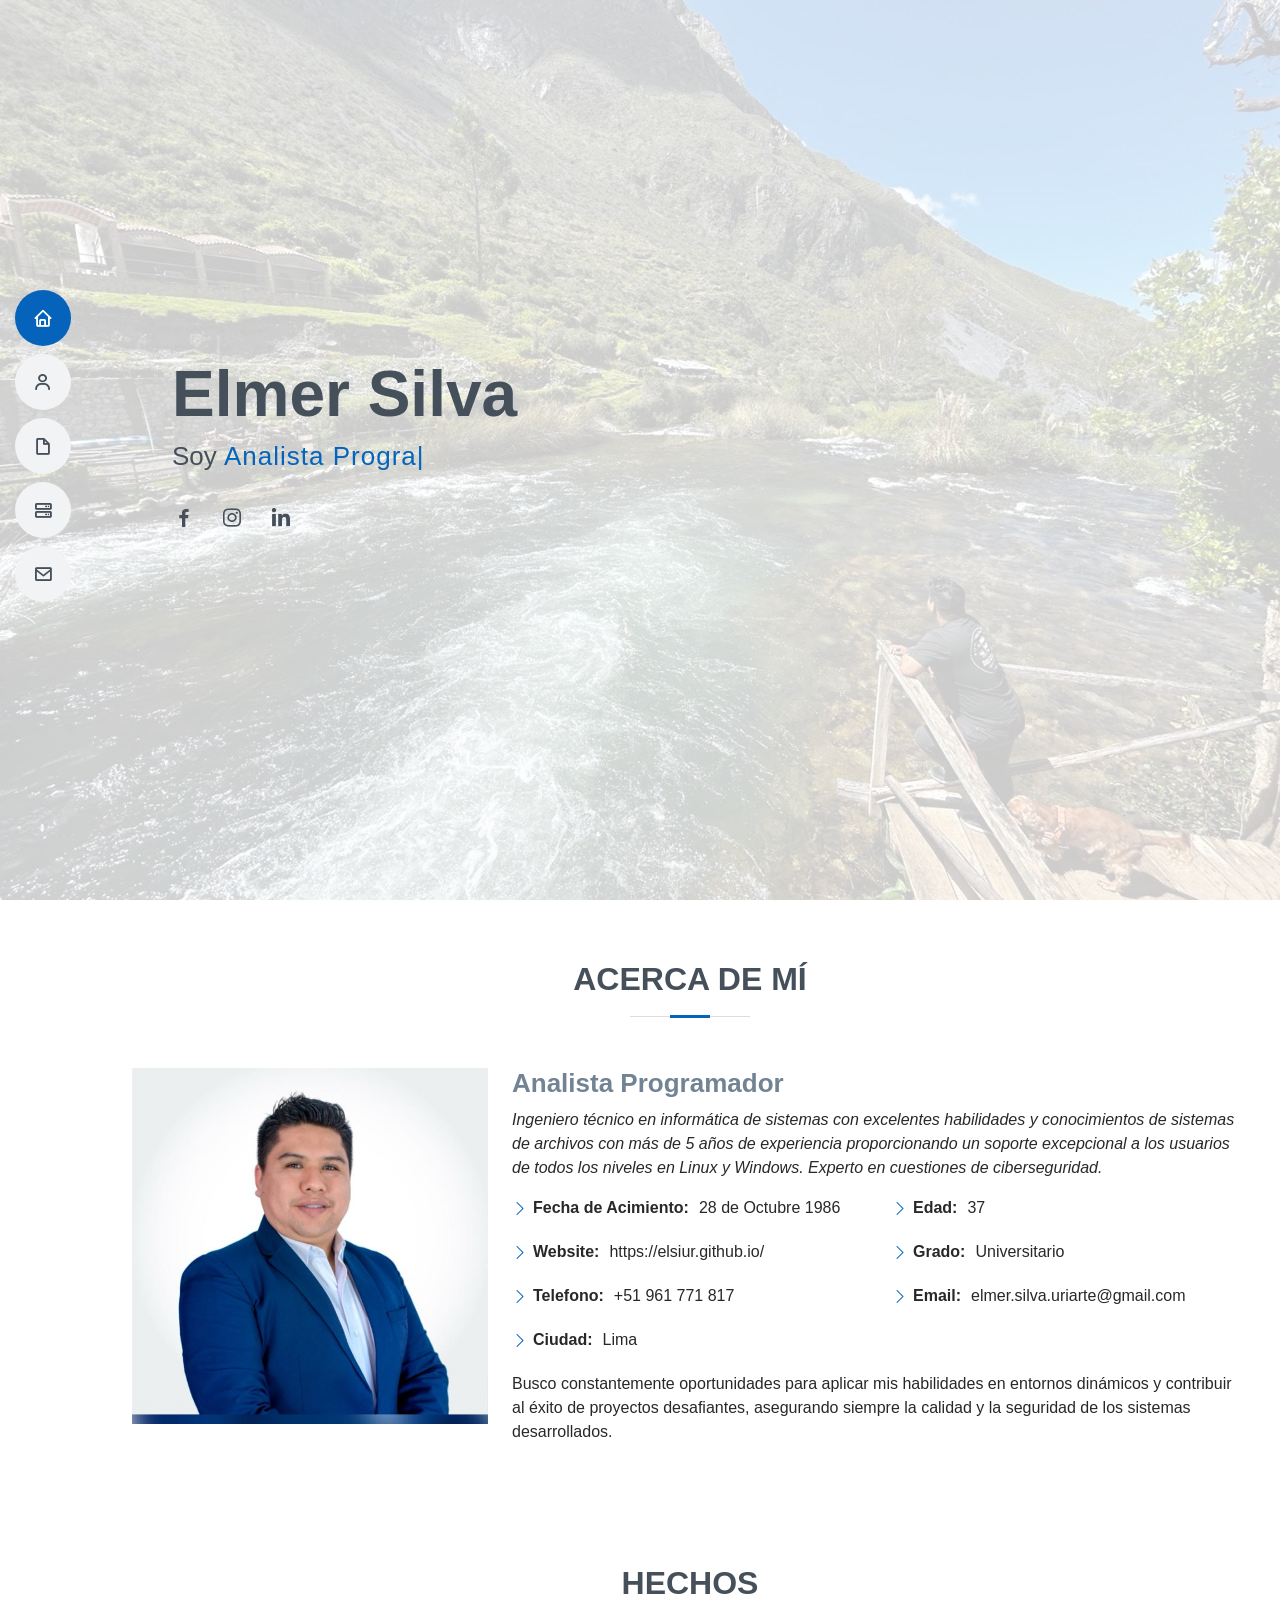
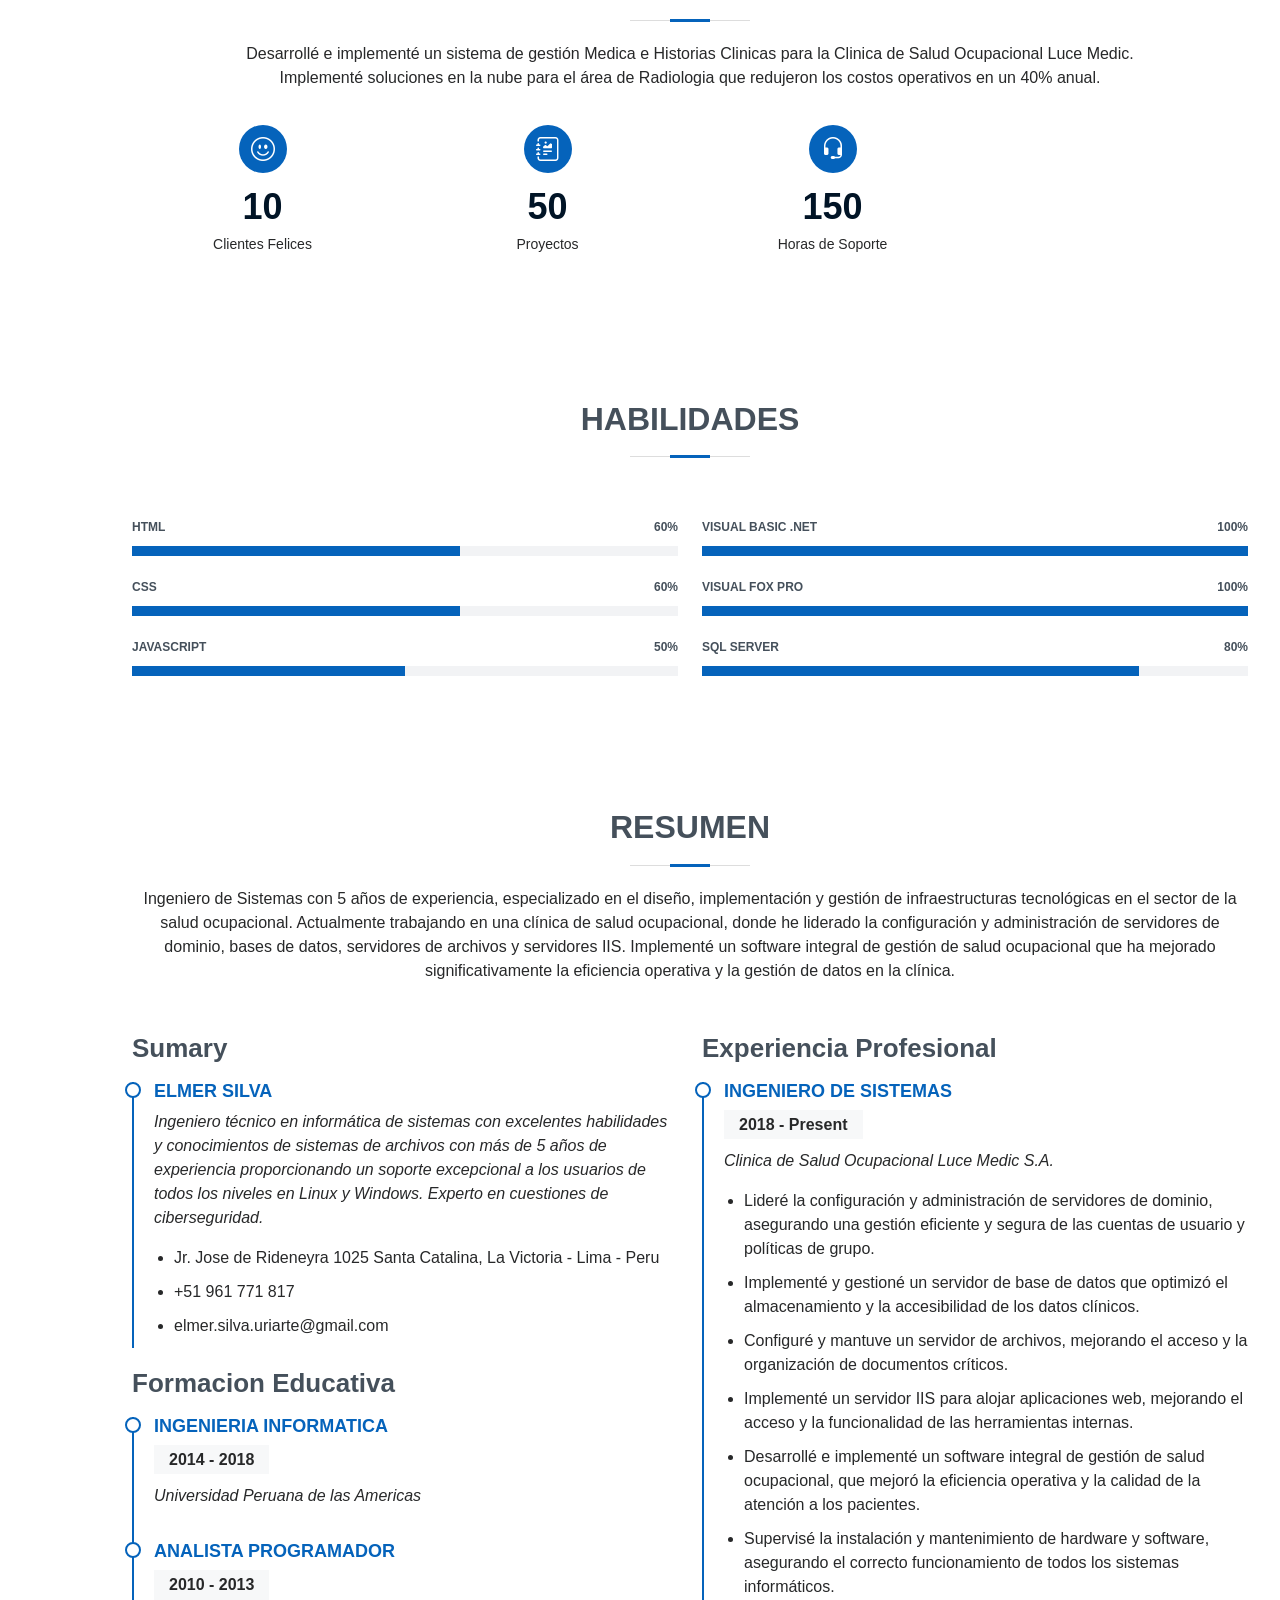
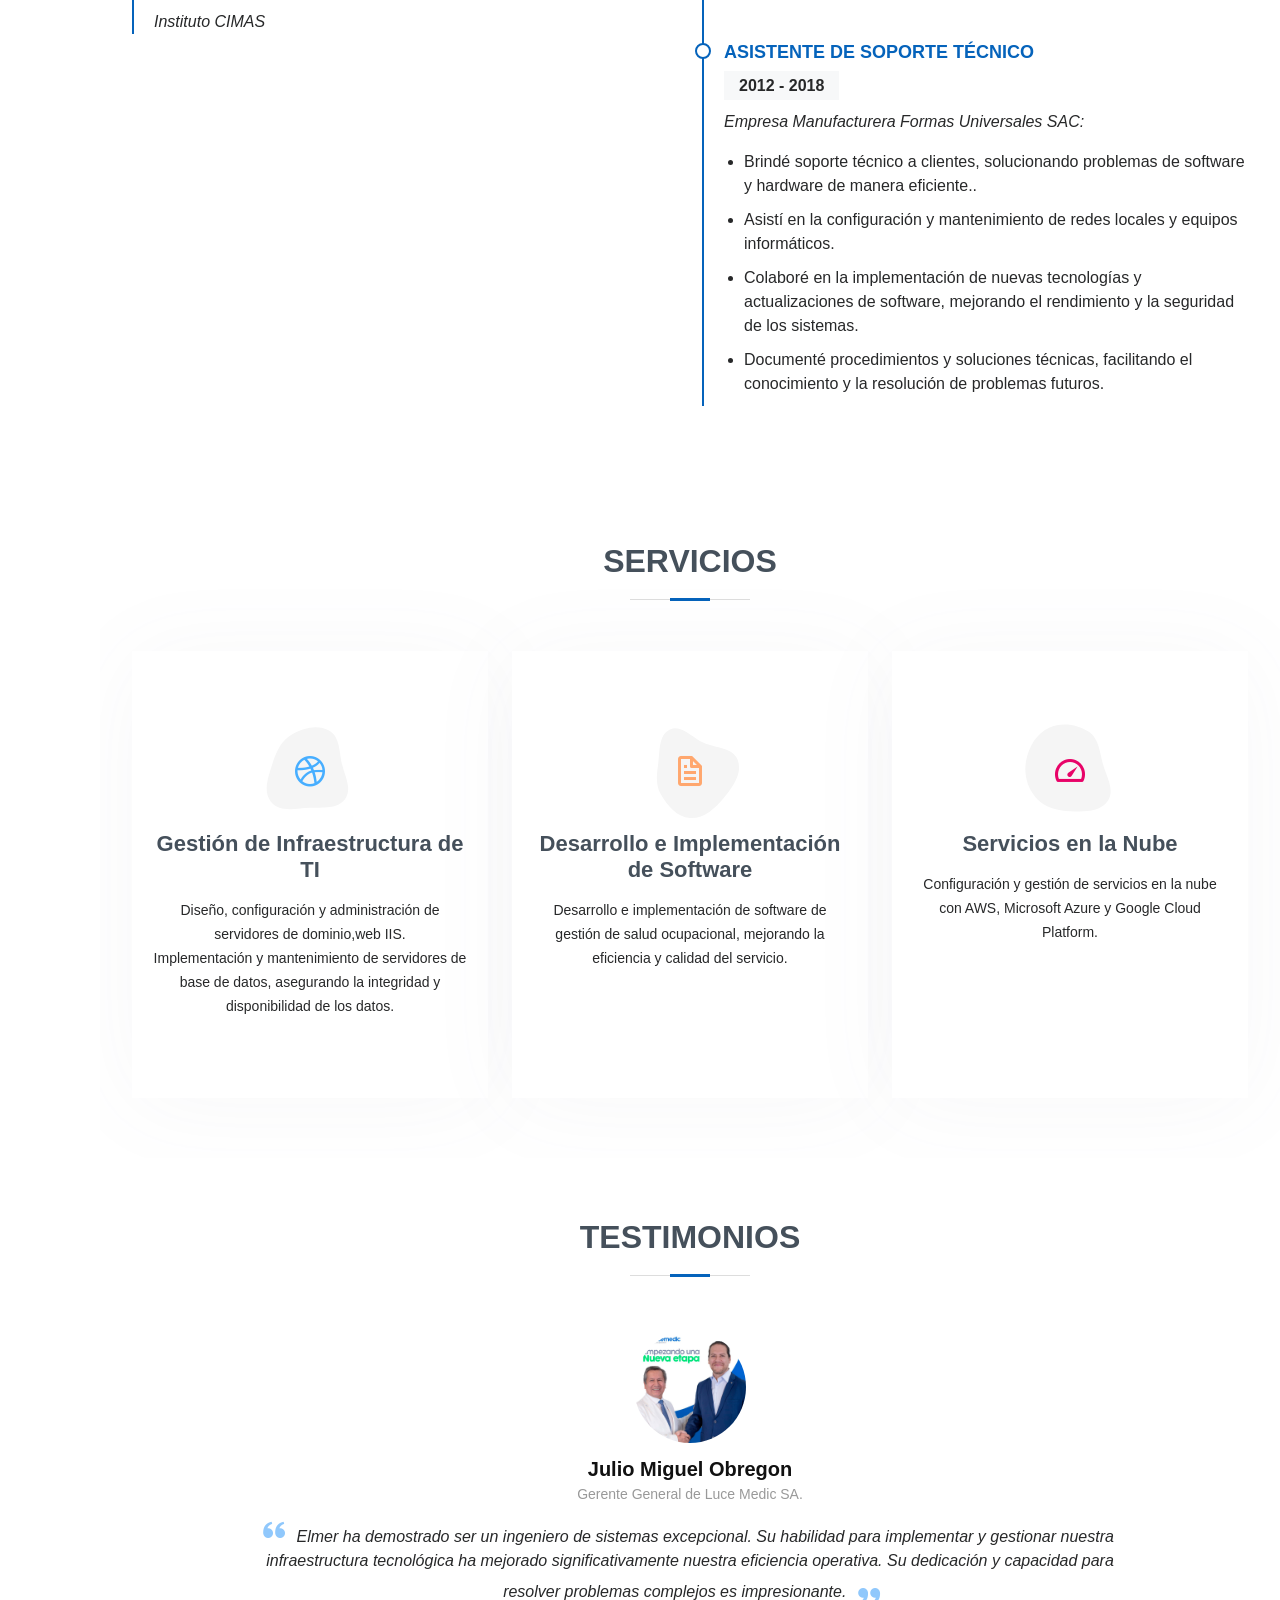
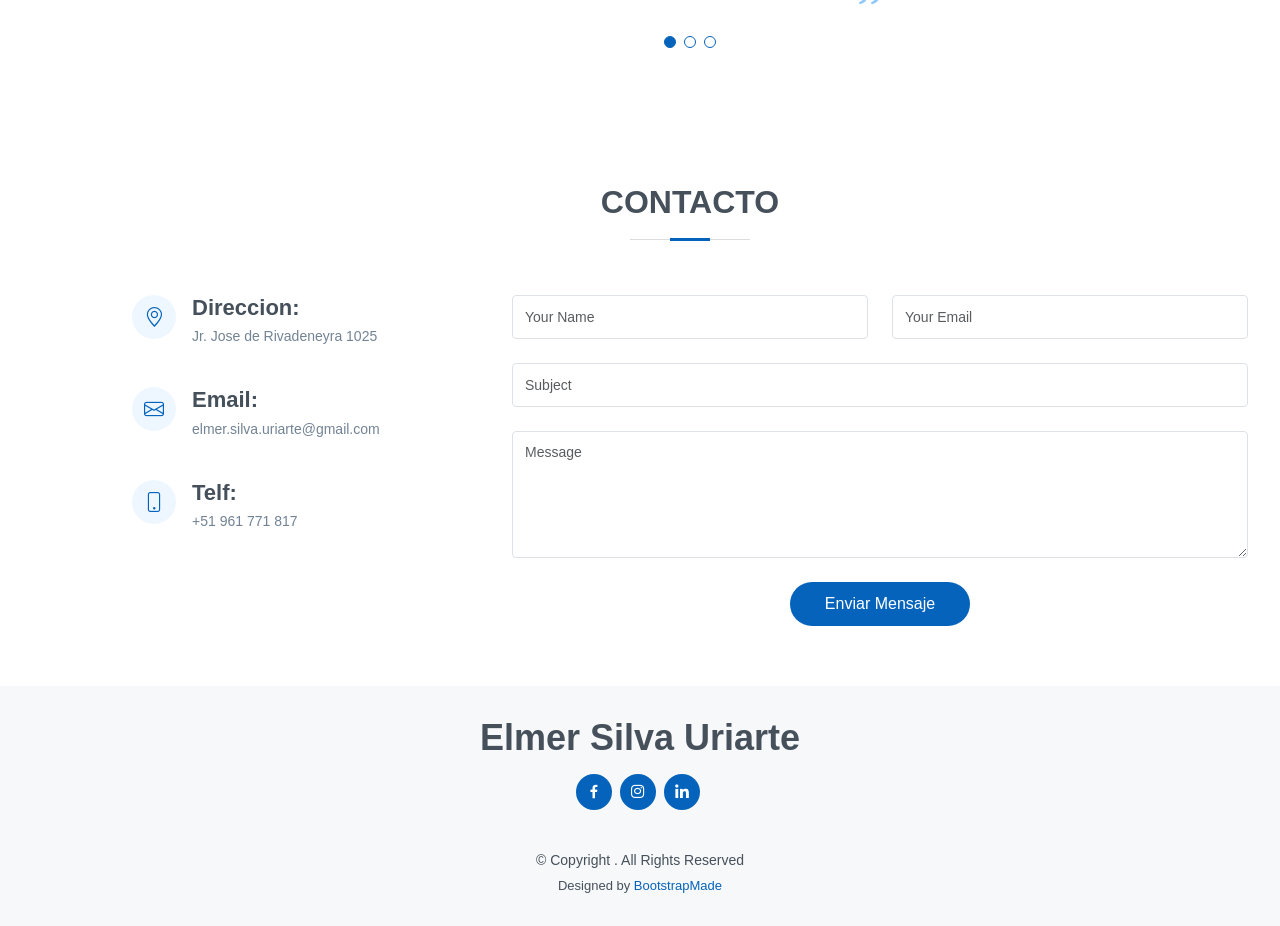
==== commit 98a522f6: "finaliza proyecto cv" ====
--- a/index.html
+++ b/index.html
@@ -49,7 +49,7 @@
         <li><a href="#hero" class="nav-link scrollto active"><i class="bx bx-home"></i> <span>Home</span></a></li>
         <li><a href="#about" class="nav-link scrollto"><i class="bx bx-user"></i> <span>Acerca de Mi</span></a></li>
         <li><a href="#resume" class="nav-link scrollto"><i class="bx bx-file-blank"></i> <span>Resumen</span></a></li>
-        <li><a href="#portfolio" class="nav-link scrollto"><i class="bx bx-book-content"></i> <span>Portfolio</span></a></li>
+        
         <li><a href="#services" class="nav-link scrollto"><i class="bx bx-server"></i> <span>Servicios</span></a></li>
         <li><a href="#contact" class="nav-link scrollto"><i class="bx bx-envelope"></i> <span>Contacto</span></a></li>
       </ul>
@@ -263,27 +263,29 @@
             </div>
           </div>
           <div class="col-lg-6">
-            <h3 class="resume-title">Professional Experience</h3>
+            <h3 class="resume-title">Experiencia Profesional</h3>
             <div class="resume-item">
-              <h4>Senior graphic design specialist</h4>
-              <h5>2019 - Present</h5>
-              <p><em>Experion, New York, NY </em></p>
+              <h4>Ingeniero de Sistemas</h4>
+              <h5>2018 - Present</h5>
+              <p><em>Clinica de Salud Ocupacional Luce Medic S.A. </em></p>
               <ul>
-                <li>Lead in the design, development, and implementation of the graphic, layout, and production communication materials</li>
-                <li>Delegate tasks to the 7 members of the design team and provide counsel on all aspects of the project. </li>
-                <li>Supervise the assessment of all graphic materials in order to ensure quality and accuracy of the design</li>
-                <li>Oversee the efficient use of production project budgets ranging from $2,000 - $25,000</li>
+                <li>Lideré la configuración y administración de servidores de dominio, asegurando una gestión eficiente y segura de las cuentas de usuario y políticas de grupo.</li>
+                <li>Implementé y gestioné un servidor de base de datos que optimizó el almacenamiento y la accesibilidad de los datos clínicos. </li>
+                <li>Configuré y mantuve un servidor de archivos, mejorando el acceso y la organización de documentos críticos.</li>
+                <li>Implementé un servidor IIS para alojar aplicaciones web, mejorando el acceso y la funcionalidad de las herramientas internas.</li>
+                <li>Desarrollé e implementé un software integral de gestión de salud ocupacional, que mejoró la eficiencia operativa y la calidad de la atención a los pacientes.</li>
+               <li>Supervisé la instalación y mantenimiento de hardware y software, asegurando el correcto funcionamiento de todos los sistemas informáticos.</li>
               </ul>
             </div>
             <div class="resume-item">
-              <h4>Graphic design specialist</h4>
-              <h5>2017 - 2018</h5>
-              <p><em>Stepping Stone Advertising, New York, NY</em></p>
+              <h4>Asistente de Soporte Técnico</h4>
+              <h5>2012 - 2018</h5>
+              <p><em>Empresa Manufacturera Formas Universales SAC:</em></p>
               <ul>
-                <li>Developed numerous marketing programs (logos, brochures,infographics, presentations, and advertisements).</li>
-                <li>Managed up to 5 projects or tasks at a given time while under pressure</li>
-                <li>Recommended and consulted with clients on the most appropriate graphic design</li>
-                <li>Created 4+ design presentations and proposals a month for clients and account managers</li>
+                <li>Brindé soporte técnico a clientes, solucionando problemas de software y hardware de manera eficiente..</li>
+                <li>Asistí en la configuración y mantenimiento de redes locales y equipos informáticos.</li>
+                <li>Colaboré en la implementación de nuevas tecnologías y actualizaciones de software, mejorando el rendimiento y la seguridad de los sistemas.</li>
+                <li>Documenté procedimientos y soluciones técnicas, facilitando el conocimiento y la resolución de problemas futuros.</li>
               </ul>
             </div>
           </div>
@@ -293,165 +295,14 @@
     </section><!-- End Resume Section -->
 
     <!-- ======= Portfolio Section ======= -->
-    <section id="portfolio" class="portfolio section-bg">
-      <div class="container" data-aos="fade-up">
-
-        <div class="section-title">
-          <h2>Portfolio</h2>
-          <p>Magnam dolores commodi suscipit. Necessitatibus eius consequatur ex aliquid fuga eum quidem. Sit sint consectetur velit. Quisquam quos quisquam cupiditate. Et nemo qui impedit suscipit alias ea. Quia fugiat sit in iste officiis commodi quidem hic quas.</p>
-        </div>
-
-        <div class="row">
-          <div class="col-lg-12 d-flex justify-content-center" data-aos="fade-up" data-aos-delay="100">
-            <ul id="portfolio-flters">
-              <li data-filter="*" class="filter-active">All</li>
-              <li data-filter=".filter-app">App</li>
-              <li data-filter=".filter-card">Card</li>
-              <li data-filter=".filter-web">Web</li>
-            </ul>
-          </div>
-        </div>
-
-        <div class="row portfolio-container" data-aos="fade-up" data-aos-delay="200">
-
-          <div class="col-lg-4 col-md-6 portfolio-item filter-app">
-            <div class="portfolio-wrap">
-              <img src="assets/img/portfolio/portfolio-1.jpg" class="img-fluid" alt="">
-              <div class="portfolio-info">
-                <h4>App 1</h4>
-                <p>App</p>
-                <div class="portfolio-links">
-                  <a href="assets/img/portfolio/portfolio-1.jpg" data-gallery="portfolioGallery" class="portfolio-lightbox" title="App 1"><i class="bx bx-plus"></i></a>
-                  <a href="portfolio-details.html" class="portfolio-details-lightbox" data-glightbox="type: external" title="Portfolio Details"><i class="bx bx-link"></i></a>
-                </div>
-              </div>
-            </div>
-          </div>
-
-          <div class="col-lg-4 col-md-6 portfolio-item filter-web">
-            <div class="portfolio-wrap">
-              <img src="assets/img/portfolio/portfolio-2.jpg" class="img-fluid" alt="">
-              <div class="portfolio-info">
-                <h4>Web 3</h4>
-                <p>Web</p>
-                <div class="portfolio-links">
-                  <a href="assets/img/portfolio/portfolio-2.jpg" data-gallery="portfolioGallery" class="portfolio-lightbox" title="Web 3"><i class="bx bx-plus"></i></a>
-                  <a href="portfolio-details.html" class="portfolio-details-lightbox" data-glightbox="type: external" title="Portfolio Details"><i class="bx bx-link"></i></a>
-                </div>
-              </div>
-            </div>
-          </div>
-
-          <div class="col-lg-4 col-md-6 portfolio-item filter-app">
-            <div class="portfolio-wrap">
-              <img src="assets/img/portfolio/portfolio-3.jpg" class="img-fluid" alt="">
-              <div class="portfolio-info">
-                <h4>App 2</h4>
-                <p>App</p>
-                <div class="portfolio-links">
-                  <a href="assets/img/portfolio/portfolio-3.jpg" data-gallery="portfolioGallery" class="portfolio-lightbox" title="App 2"><i class="bx bx-plus"></i></a>
-                  <a href="portfolio-details.html" class="portfolio-details-lightbox" data-glightbox="type: external" title="Portfolio Details"><i class="bx bx-link"></i></a>
-                </div>
-              </div>
-            </div>
-          </div>
-
-          <div class="col-lg-4 col-md-6 portfolio-item filter-card">
-            <div class="portfolio-wrap">
-              <img src="assets/img/portfolio/portfolio-4.jpg" class="img-fluid" alt="">
-              <div class="portfolio-info">
-                <h4>Card 2</h4>
-                <p>Card</p>
-                <div class="portfolio-links">
-                  <a href="assets/img/portfolio/portfolio-4.jpg" data-gallery="portfolioGallery" class="portfolio-lightbox" title="Card 2"><i class="bx bx-plus"></i></a>
-                  <a href="portfolio-details.html" class="portfolio-details-lightbox" data-glightbox="type: external" title="Portfolio Details"><i class="bx bx-link"></i></a>
-                </div>
-              </div>
-            </div>
-          </div>
-
-          <div class="col-lg-4 col-md-6 portfolio-item filter-web">
-            <div class="portfolio-wrap">
-              <img src="assets/img/portfolio/portfolio-5.jpg" class="img-fluid" alt="">
-              <div class="portfolio-info">
-                <h4>Web 2</h4>
-                <p>Web</p>
-                <div class="portfolio-links">
-                  <a href="assets/img/portfolio/portfolio-5.jpg" data-gallery="portfolioGallery" class="portfolio-lightbox" title="Web 2"><i class="bx bx-plus"></i></a>
-                  <a href="portfolio-details.html" class="portfolio-details-lightbox" data-glightbox="type: external" title="Portfolio Details"><i class="bx bx-link"></i></a>
-                </div>
-              </div>
-            </div>
-          </div>
-
-          <div class="col-lg-4 col-md-6 portfolio-item filter-app">
-            <div class="portfolio-wrap">
-              <img src="assets/img/portfolio/portfolio-6.jpg" class="img-fluid" alt="">
-              <div class="portfolio-info">
-                <h4>App 3</h4>
-                <p>App</p>
-                <div class="portfolio-links">
-                  <a href="assets/img/portfolio/portfolio-6.jpg" data-gallery="portfolioGallery" class="portfolio-lightbox" title="App 3"><i class="bx bx-plus"></i></a>
-                  <a href="portfolio-details.html" class="portfolio-details-lightbox" data-glightbox="type: external" title="Portfolio Details"><i class="bx bx-link"></i></a>
-                </div>
-              </div>
-            </div>
-          </div>
-
-          <div class="col-lg-4 col-md-6 portfolio-item filter-card">
-            <div class="portfolio-wrap">
-              <img src="assets/img/portfolio/portfolio-7.jpg" class="img-fluid" alt="">
-              <div class="portfolio-info">
-                <h4>Card 1</h4>
-                <p>Card</p>
-                <div class="portfolio-links">
-                  <a href="assets/img/portfolio/portfolio-7.jpg" data-gallery="portfolioGallery" class="portfolio-lightbox" title="Card 1"><i class="bx bx-plus"></i></a>
-                  <a href="portfolio-details.html" class="portfolio-details-lightbox" data-glightbox="type: external" title="Portfolio Details"><i class="bx bx-link"></i></a>
-                </div>
-              </div>
-            </div>
-          </div>
-
-          <div class="col-lg-4 col-md-6 portfolio-item filter-card">
-            <div class="portfolio-wrap">
-              <img src="assets/img/portfolio/portfolio-8.jpg" class="img-fluid" alt="">
-              <div class="portfolio-info">
-                <h4>Card 3</h4>
-                <p>Card</p>
-                <div class="portfolio-links">
-                  <a href="assets/img/portfolio/portfolio-8.jpg" data-gallery="portfolioGallery" class="portfolio-lightbox" title="Card 3"><i class="bx bx-plus"></i></a>
-                  <a href="portfolio-details.html" class="portfolio-details-lightbox" data-glightbox="type: external" title="Portfolio Details"><i class="bx bx-link"></i></a>
-                </div>
-              </div>
-            </div>
-          </div>
-
-          <div class="col-lg-4 col-md-6 portfolio-item filter-web">
-            <div class="portfolio-wrap">
-              <img src="assets/img/portfolio/portfolio-9.jpg" class="img-fluid" alt="">
-              <div class="portfolio-info">
-                <h4>Web 3</h4>
-                <p>Web</p>
-                <div class="portfolio-links">
-                  <a href="assets/img/portfolio/portfolio-9.jpg" data-gallery="portfolioGallery" class="portfolio-lightbox" title="Web 3"><i class="bx bx-plus"></i></a>
-                  <a href="portfolio-details.html" class="portfolio-details-lightbox" data-glightbox="type: external" title="Portfolio Details"><i class="bx bx-link"></i></a>
-                </div>
-              </div>
-            </div>
-          </div>
-
-        </div>
-
-      </div>
-    </section><!-- End Portfolio Section -->
 
     <!-- ======= Services Section ======= -->
     <section id="services" class="services">
       <div class="container" data-aos="fade-up">
 
         <div class="section-title">
-          <h2>Services</h2>
-          <p>Magnam dolores commodi suscipit. Necessitatibus eius consequatur ex aliquid fuga eum quidem. Sit sint consectetur velit. Quisquam quos quisquam cupiditate. Et nemo qui impedit suscipit alias ea. Quia fugiat sit in iste officiis commodi quidem hic quas.</p>
+          <h2>Servicios</h2>
+          
         </div>
 
         <div class="row">
@@ -464,8 +315,9 @@
                 </svg>
                 <i class="bx bxl-dribbble"></i>
               </div>
-              <h4><a href="">Lorem Ipsum</a></h4>
-              <p>Voluptatum deleniti atque corrupti quos dolores et quas molestias excepturi</p>
+              <h4><a href="">Gestión de Infraestructura de TI</a></h4>
+              <p>Diseño, configuración y administración de servidores de dominio,web IIS.</p>
+              <p>Implementación y mantenimiento de servidores de base de datos, asegurando la integridad y disponibilidad de los datos.</p>
             </div>
           </div>
 
@@ -477,8 +329,8 @@
                 </svg>
                 <i class="bx bx-file"></i>
               </div>
-              <h4><a href="">Sed Perspiciatis</a></h4>
-              <p>Duis aute irure dolor in reprehenderit in voluptate velit esse cillum dolore</p>
+              <h4><a href="">Desarrollo e Implementación de Software</a></h4>
+              <p>Desarrollo e implementación de software de gestión de salud ocupacional, mejorando la eficiencia y calidad del servicio.</p>
             </div>
           </div>
 
@@ -490,50 +342,12 @@
                 </svg>
                 <i class="bx bx-tachometer"></i>
               </div>
-              <h4><a href="">Magni Dolores</a></h4>
-              <p>Excepteur sint occaecat cupidatat non proident, sunt in culpa qui officia</p>
-            </div>
-          </div>
-
-          <div class="col-lg-4 col-md-6 d-flex align-items-stretch mt-4" data-aos="zoom-in" data-aos-delay="100">
-            <div class="icon-box iconbox-yellow">
-              <div class="icon">
-                <svg width="100" height="100" viewBox="0 0 600 600" xmlns="http://www.w3.org/2000/svg">
-                  <path stroke="none" stroke-width="0" fill="#f5f5f5" d="M300,503.46388370962813C374.79870501325706,506.71871716319447,464.8034551963731,527.1746412648533,510.4981551193396,467.86667711651364C555.9287308511215,408.9015244558933,512.6030010748507,327.5744911775523,490.211057578863,256.5855673507754C471.097692560561,195.9906835881958,447.69079081568157,138.11976852964426,395.19560036434837,102.3242989838813C329.3053358748298,57.3949838291264,248.02791733380457,8.279543830951368,175.87071277845988,42.242879143198664C103.41431057327972,76.34704239035025,93.79494320519305,170.9812938413882,81.28167332365135,250.07896920659033C70.17666984294237,320.27484674793965,64.84698225790005,396.69656628748305,111.28512138212992,450.4950937839243C156.20124167950087,502.5303643271138,231.32542653798444,500.4755392045468,300,503.46388370962813"></path>
-                </svg>
-                <i class="bx bx-layer"></i>
-              </div>
-              <h4><a href="">Nemo Enim</a></h4>
-              <p>At vero eos et accusamus et iusto odio dignissimos ducimus qui blanditiis</p>
-            </div>
-          </div>
-
-          <div class="col-lg-4 col-md-6 d-flex align-items-stretch mt-4" data-aos="zoom-in" data-aos-delay="200">
-            <div class="icon-box iconbox-red">
-              <div class="icon">
-                <svg width="100" height="100" viewBox="0 0 600 600" xmlns="http://www.w3.org/2000/svg">
-                  <path stroke="none" stroke-width="0" fill="#f5f5f5" d="M300,532.3542879108572C369.38199826031484,532.3153073249985,429.10787420159085,491.63046689027357,474.5244479745417,439.17860296908856C522.8885846962883,383.3225815378663,569.1668002868075,314.3205725914397,550.7432151929288,242.7694973846089C532.6665558377875,172.5657663291529,456.2379748765914,142.6223662098291,390.3689995646985,112.34683881706744C326.66090330228417,83.06452184765237,258.84405631176094,53.51806209861945,193.32584062364296,78.48882559362697C121.61183558270385,105.82097193414197,62.805066853699245,167.19869350419734,48.57481801355237,242.6138429142374C34.843463184063346,315.3850353017275,76.69343916112496,383.4422959591041,125.22947124332185,439.3748458443577C170.7312796277747,491.8107796887764,230.57421082200815,532.3932930995766,300,532.3542879108572"></path>
-                </svg>
-                <i class="bx bx-slideshow"></i>
-              </div>
-              <h4><a href="">Dele Cardo</a></h4>
-              <p>Quis consequatur saepe eligendi voluptatem consequatur dolor consequuntur</p>
-            </div>
-          </div>
-
-          <div class="col-lg-4 col-md-6 d-flex align-items-stretch mt-4" data-aos="zoom-in" data-aos-delay="300">
-            <div class="icon-box iconbox-teal">
-              <div class="icon">
-                <svg width="100" height="100" viewBox="0 0 600 600" xmlns="http://www.w3.org/2000/svg">
-                  <path stroke="none" stroke-width="0" fill="#f5f5f5" d="M300,566.797414625762C385.7384707136149,576.1784315230908,478.7894351017131,552.8928747891023,531.9192734346935,484.94944893311C584.6109503024035,417.5663521118492,582.489472248146,322.67544863468447,553.9536738515405,242.03673114598146C529.1557734026468,171.96086150256528,465.24506316201064,127.66468636344209,395.9583748389544,100.7403814666027C334.2173773831606,76.7482773500951,269.4350130405921,84.62216499799875,207.1952322260088,107.2889140133804C132.92018162631612,134.33871894543012,41.79353780512637,160.00259165414826,22.644507872594943,236.69541883565114C3.319112789854554,314.0945973066697,72.72355303640163,379.243833228382,124.04198916343866,440.3218312028393C172.9286146004772,498.5055451809895,224.45579914871206,558.5317968840102,300,566.797414625762"></path>
-                </svg>
-                <i class="bx bx-arch"></i>
-              </div>
-              <h4><a href="">Divera Don</a></h4>
-              <p>Modi nostrum vel laborum. Porro fugit error sit minus sapiente sit aspernatur</p>
-            </div>
-          </div>
-
+              <h4><a href="">Servicios en la Nube</a></h4>
+              <p>Configuración y gestión de servicios en la nube con AWS, Microsoft Azure y Google Cloud Platform.</p>
+            </div>
+          </div>
+
+          
         </div>
 
       </div>
@@ -544,7 +358,7 @@
       <div class="container" data-aos="fade-up">
 
         <div class="section-title">
-          <h2>Testimonials</h2>
+          <h2>Testimonios</h2>
         </div>
 
         <div class="testimonials-slider swiper" data-aos="fade-up" data-aos-delay="100">
@@ -553,11 +367,11 @@
             <div class="swiper-slide">
               <div class="testimonial-item">
                 <img src="assets/img/testimonials/testimonials-1.jpg" class="testimonial-img" alt="">
-                <h3>Saul Goodman</h3>
-                <h4>Ceo &amp; Founder</h4>
+                <h3>Julio Miguel Obregon</h3>
+                <h4>Gerente General de Luce Medic SA.</h4>
                 <p>
                   <i class="bx bxs-quote-alt-left quote-icon-left"></i>
-                  Proin iaculis purus consequat sem cure digni ssim donec porttitora entum suscipit rhoncus. Accusantium quam, ultricies eget id, aliquam eget nibh et. Maecen aliquam, risus at semper.
+                  Elmer ha demostrado ser un ingeniero de sistemas excepcional. Su habilidad para implementar y gestionar nuestra infraestructura tecnológica ha mejorado significativamente nuestra eficiencia operativa. Su dedicación y capacidad para resolver problemas complejos es impresionante.
                   <i class="bx bxs-quote-alt-right quote-icon-right"></i>
                 </p>
               </div>
@@ -566,11 +380,11 @@
             <div class="swiper-slide">
               <div class="testimonial-item">
                 <img src="assets/img/testimonials/testimonials-2.jpg" class="testimonial-img" alt="">
-                <h3>Sara Wilsson</h3>
-                <h4>Designer</h4>
+                <h3>Carmen Chirinos</h3>
+                <h4>Gerente de Proyectos de Clinica Luce Medic SA. </h4>
                 <p>
                   <i class="bx bxs-quote-alt-left quote-icon-left"></i>
-                  Export tempor illum tamen malis malis eram quae irure esse labore quem cillum quid cillum eram malis quorum velit fore eram velit sunt aliqua noster fugiat irure amet legam anim culpa.
+                  Trabajar con Elmer en la implementación del software de gestión de salud ocupacional fue una experiencia positiva. Su conocimiento técnico y su enfoque proactivo aseguraron que el proyecto se completara a tiempo y superara nuestras expectativas.
                   <i class="bx bxs-quote-alt-right quote-icon-right"></i>
                 </p>
               </div>
@@ -579,41 +393,17 @@
             <div class="swiper-slide">
               <div class="testimonial-item">
                 <img src="assets/img/testimonials/testimonials-3.jpg" class="testimonial-img" alt="">
-                <h3>Jena Karlis</h3>
-                <h4>Store Owner</h4>
+                <h3>Celinda Obregon</h3>
+                <h4>Jefa de Recursos Humanos de Clinica Luce Medic SA.</h4>
                 <p>
                   <i class="bx bxs-quote-alt-left quote-icon-left"></i>
-                  Enim nisi quem export duis labore cillum quae magna enim sint quorum nulla quem veniam duis minim tempor labore quem eram duis noster aute amet eram fore quis sint minim.
+                  Elmer siempre está dispuesto a ayudar y encontrar soluciones efectivas a los desafíos técnicos. Su habilidad para liderar proyectos y coordinar con diferentes equipos ha sido clave para el éxito de nuestras iniciativas tecnológicas.
                   <i class="bx bxs-quote-alt-right quote-icon-right"></i>
                 </p>
               </div>
             </div><!-- End testimonial item -->
 
-            <div class="swiper-slide">
-              <div class="testimonial-item">
-                <img src="assets/img/testimonials/testimonials-4.jpg" class="testimonial-img" alt="">
-                <h3>Matt Brandon</h3>
-                <h4>Freelancer</h4>
-                <p>
-                  <i class="bx bxs-quote-alt-left quote-icon-left"></i>
-                  Fugiat enim eram quae cillum dolore dolor amet nulla culpa multos export minim fugiat minim velit minim dolor enim duis veniam ipsum anim magna sunt elit fore quem dolore labore illum veniam.
-                  <i class="bx bxs-quote-alt-right quote-icon-right"></i>
-                </p>
-              </div>
-            </div><!-- End testimonial item -->
-
-            <div class="swiper-slide">
-              <div class="testimonial-item">
-                <img src="assets/img/testimonials/testimonials-5.jpg" class="testimonial-img" alt="">
-                <h3>John Larson</h3>
-                <h4>Entrepreneur</h4>
-                <p>
-                  <i class="bx bxs-quote-alt-left quote-icon-left"></i>
-                  Quis quorum aliqua sint quem legam fore sunt eram irure aliqua veniam tempor noster veniam enim culpa labore duis sunt culpa nulla illum cillum fugiat legam esse veniam culpa fore nisi cillum quid.
-                  <i class="bx bxs-quote-alt-right quote-icon-right"></i>
-                </p>
-              </div>
-            </div><!-- End testimonial item -->
+
 
           </div>
           <div class="swiper-pagination"></div>
@@ -627,7 +417,7 @@
       <div class="container" data-aos="fade-up">
 
         <div class="section-title">
-          <h2>Contact</h2>
+          <h2>Contacto</h2>
         </div>
 
         <div class="row mt-1">
@@ -636,20 +426,20 @@
             <div class="info">
               <div class="address">
                 <i class="bi bi-geo-alt"></i>
-                <h4>Location:</h4>
-                <p>A108 Adam Street, New York, NY 535022</p>
+                <h4>Direccion:</h4>
+                <p>Jr. Jose de Rivadeneyra 1025</p>
               </div>
 
               <div class="email">
                 <i class="bi bi-envelope"></i>
                 <h4>Email:</h4>
-                <p>info@example.com</p>
+                <p>elmer.silva.uriarte@gmail.com</p>
               </div>
 
               <div class="phone">
                 <i class="bi bi-phone"></i>
-                <h4>Call:</h4>
-                <p>+1 5589 55488 55s</p>
+                <h4>Telf:</h4>
+                <p>+51 961 771 817</p>
               </div>
 
             </div>
@@ -678,7 +468,7 @@
                 <div class="error-message"></div>
                 <div class="sent-message">Your message has been sent. Thank you!</div>
               </div>
-              <div class="text-center"><button type="submit">Send Message</button></div>
+              <div class="text-center"><button type="submit">Enviar Mensaje</button></div>
             </form>
 
           </div>
@@ -693,17 +483,17 @@
   <!-- ======= Footer ======= -->
   <footer id="footer">
     <div class="container">
-      <h3>Brandon Johnson</h3>
-      <p>Et aut eum quis fuga eos sunt ipsa nihil. Labore corporis magni eligendi fuga maxime saepe commodi placeat.</p>
+      <h3>Elmer Silva Uriarte</h3>
+     
       <div class="social-links">
-        <a href="#" class="twitter"><i class="bx bxl-twitter"></i></a>
-        <a href="#" class="facebook"><i class="bx bxl-facebook"></i></a>
+        
+        <a href="https://www.facebook.com/elmer.silv?locale=es_LA" class="facebook"><i class="bx bxl-facebook"></i></a>
         <a href="#" class="instagram"><i class="bx bxl-instagram"></i></a>
-        <a href="#" class="google-plus"><i class="bx bxl-skype"></i></a>
-        <a href="#" class="linkedin"><i class="bx bxl-linkedin"></i></a>
+       
+        <a href="https://www.linkedin.com/in/elmer-silva-uriarte-162695135/" class="linkedin"><i class="bx bxl-linkedin"></i></a>
       </div>
       <div class="copyright">
-        &copy; Copyright <strong><span>MyResume</span></strong>. All Rights Reserved
+        &copy; Copyright <strong><span></span></strong>. All Rights Reserved
       </div>
       <div class="credits">
         <!-- All the links in the footer should remain intact. -->
